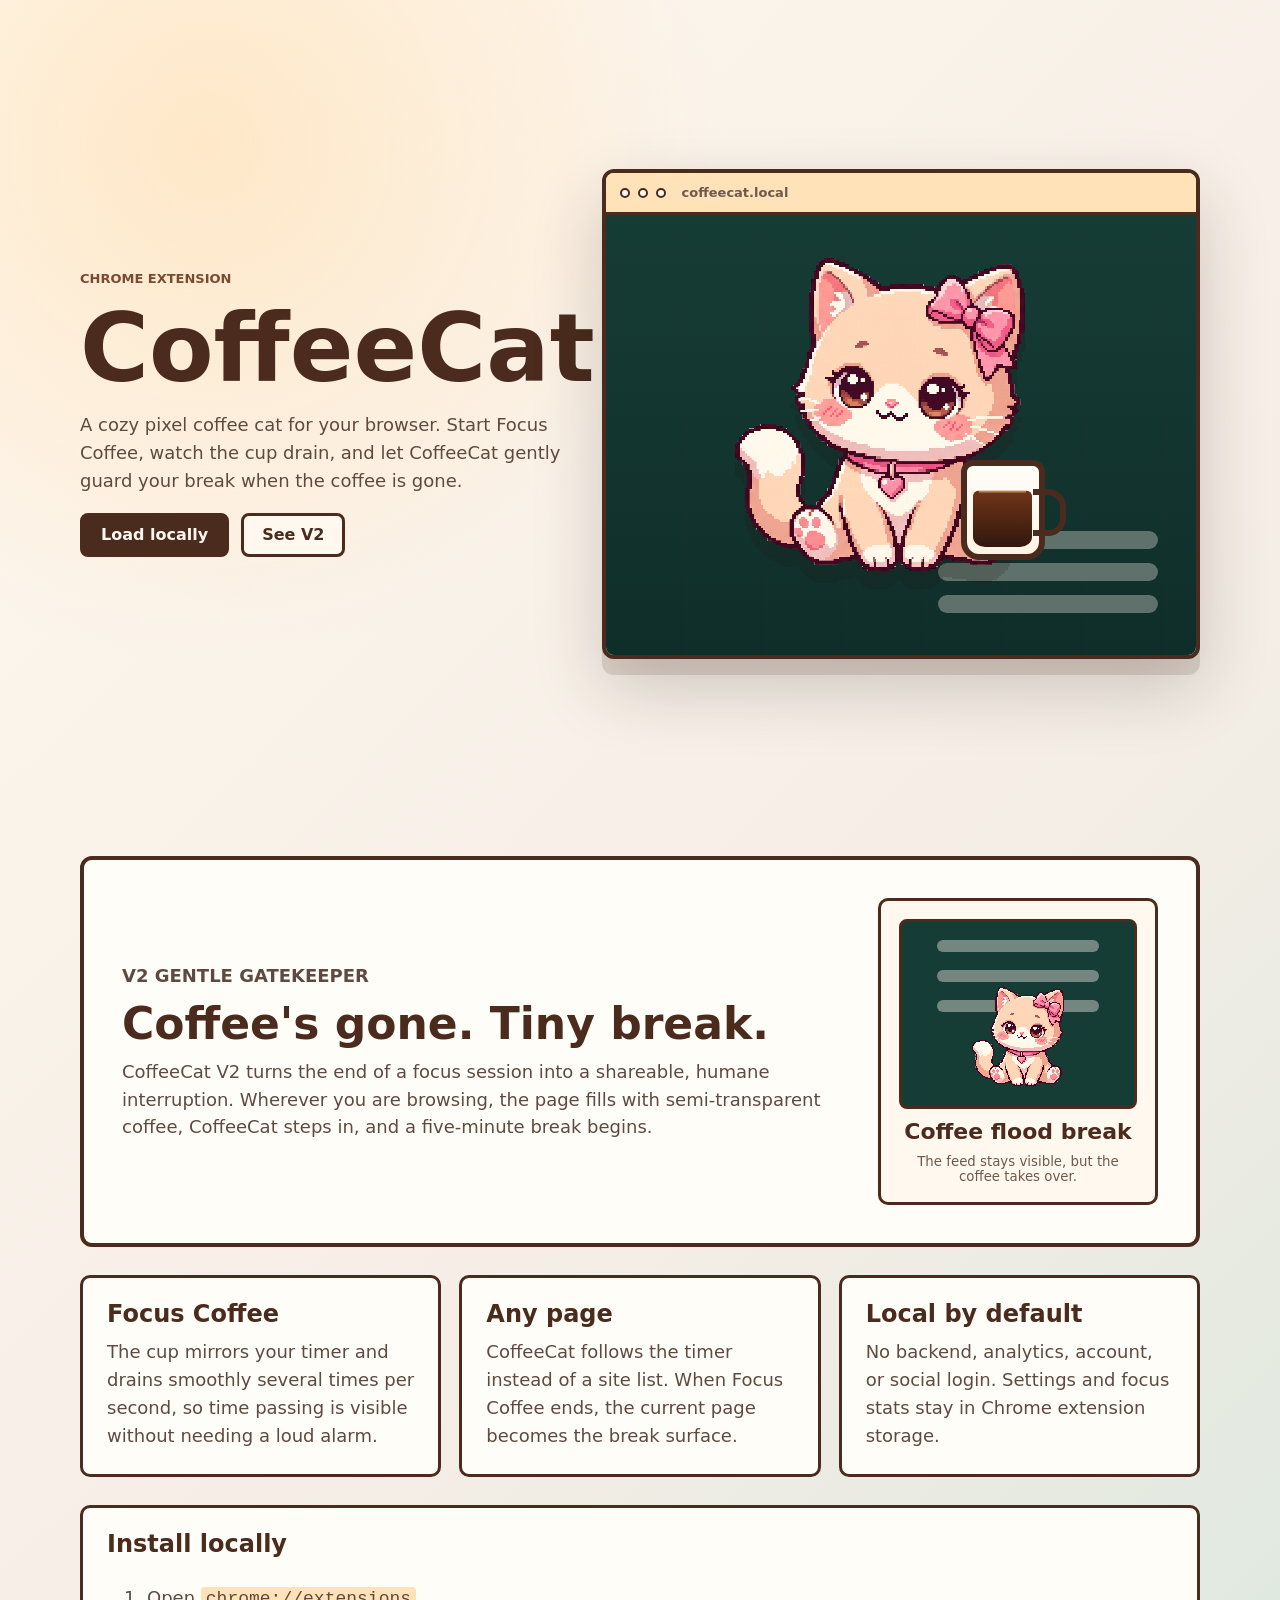
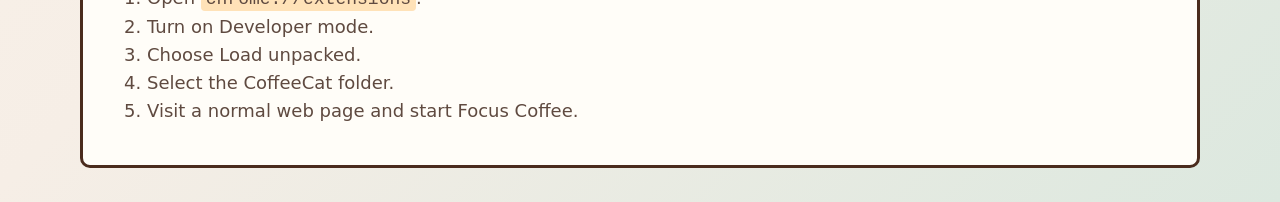
==== site/index.html @ 82fda797 "Cats" ====
<!doctype html>
<html lang="en">
  <head>
    <meta charset="utf-8">
    <meta name="viewport" content="width=device-width, initial-scale=1">
    <title>CoffeeCat</title>
    <link rel="stylesheet" href="styles.css">
  </head>
  <body>
    <main>
      <section class="hero">
        <div class="hero-copy">
          <p class="eyebrow">Chrome extension</p>
          <h1>CoffeeCat</h1>
          <p class="lede">A cozy pixel coffee cat for your browser. Start Focus Coffee, watch the cup drain, and let CoffeeCat gently guard your break when the coffee is gone.</p>
          <div class="hero-actions">
            <a href="#install">Load locally</a>
            <a href="#gatekeeper" class="secondary">See V2</a>
          </div>
        </div>

        <div class="browser-demo" aria-label="CoffeeCat browser demo">
          <div class="browser-bar">
            <span></span>
            <span></span>
            <span></span>
            <strong>coffeecat.local</strong>
          </div>
          <div class="browser-page">
            <div class="feed-lines" aria-hidden="true">
              <span></span>
              <span></span>
              <span></span>
            </div>
            <div class="demo-cat">
              <img src="../assets/coffeecat-buddy.png" alt="CoffeeCat pixel browser buddy">
              <span class="demo-cup" aria-hidden="true">
                <span id="demo-fill"></span>
              </span>
            </div>
          </div>
        </div>
      </section>

      <section id="gatekeeper" class="band">
        <div>
          <p class="eyebrow">V2 Gentle Gatekeeper</p>
          <h2>Coffee's gone. Tiny break.</h2>
          <p>CoffeeCat V2 turns the end of a focus session into a shareable, humane interruption. Wherever you are browsing, the page fills with semi-transparent coffee, CoffeeCat steps in, and a five-minute break begins.</p>
        </div>
        <div class="flood-preview" aria-label="Coffee flood break preview">
          <div class="flood-page">
            <span></span>
            <span></span>
            <span></span>
            <div class="flood-coffee"></div>
            <img src="../assets/coffeecat-buddy.png" alt="">
          </div>
          <strong>Coffee flood break</strong>
          <small>The feed stays visible, but the coffee takes over.</small>
        </div>
      </section>

      <section class="features">
        <article>
          <h2>Focus Coffee</h2>
          <p>The cup mirrors your timer and drains smoothly several times per second, so time passing is visible without needing a loud alarm.</p>
        </article>
        <article>
          <h2>Any page</h2>
          <p>CoffeeCat follows the timer instead of a site list. When Focus Coffee ends, the current page becomes the break surface.</p>
        </article>
        <article>
          <h2>Local by default</h2>
          <p>No backend, analytics, account, or social login. Settings and focus stats stay in Chrome extension storage.</p>
        </article>
      </section>

      <section id="install" class="install">
        <h2>Install locally</h2>
        <ol>
          <li>Open <code>chrome://extensions</code>.</li>
          <li>Turn on Developer mode.</li>
          <li>Choose Load unpacked.</li>
          <li>Select the CoffeeCat folder.</li>
          <li>Visit a normal web page and start Focus Coffee.</li>
        </ol>
      </section>
    </main>
    <script src="script.js"></script>
  </body>
</html>
---- site/styles.css ----
:root {
  color-scheme: light;
  font-family: Inter, ui-sans-serif, system-ui, -apple-system, BlinkMacSystemFont, "Segoe UI", sans-serif;
  color: #241812;
  background: #fff8ef;
}

* {
  box-sizing: border-box;
}

body {
  margin: 0;
  background:
    radial-gradient(circle at 16% 8%, rgba(255, 226, 184, 0.7), transparent 26%),
    linear-gradient(135deg, #fff8ef, #f6eee6 58%, #dce8df);
}

main {
  display: grid;
  gap: 28px;
}

.hero,
.band,
.features,
.install {
  width: min(1120px, calc(100vw - 32px));
  margin: 0 auto;
}

.hero {
  min-height: 92vh;
  display: grid;
  grid-template-columns: minmax(0, 0.9fr) minmax(320px, 1.1fr);
  gap: 32px;
  align-items: center;
  padding: 36px 0;
}

.hero-copy {
  display: grid;
  gap: 18px;
}

.eyebrow {
  margin: 0;
  color: #7a4b31;
  font-size: 13px;
  font-weight: 800;
  letter-spacing: 0;
  text-transform: uppercase;
}

h1,
h2,
p {
  margin: 0;
}

h1 {
  color: #4a2b1d;
  font-size: clamp(52px, 8vw, 94px);
  line-height: 0.95;
  letter-spacing: 0;
}

h2 {
  color: #4a2b1d;
  font-size: clamp(28px, 4vw, 44px);
  line-height: 1;
  letter-spacing: 0;
}

.lede,
.band p,
.features p,
.install li {
  color: #5f4a40;
  font-size: 18px;
  line-height: 1.55;
}

.hero-actions {
  display: flex;
  flex-wrap: wrap;
  gap: 12px;
}

a {
  display: inline-flex;
  align-items: center;
  min-height: 44px;
  padding: 0 18px;
  border: 3px solid #4a2b1d;
  border-radius: 8px;
  background: #4a2b1d;
  color: #fff8ef;
  font-weight: 850;
  text-decoration: none;
}

a.secondary {
  background: #fff8ef;
  color: #4a2b1d;
}

.browser-demo {
  overflow: hidden;
  border: 4px solid #4a2b1d;
  border-radius: 12px;
  background: #fffdf8;
  box-shadow: 0 16px 0 rgba(74, 43, 29, 0.14), 0 28px 70px rgba(36, 24, 18, 0.2);
}

.browser-bar {
  display: flex;
  align-items: center;
  gap: 8px;
  min-height: 42px;
  padding: 0 14px;
  border-bottom: 3px solid #4a2b1d;
  background: #ffe2b8;
}

.browser-bar span {
  width: 10px;
  height: 10px;
  border: 2px solid #4a2b1d;
  border-radius: 50%;
  background: #fff8ef;
}

.browser-bar strong {
  margin-left: 8px;
  color: #6f594d;
  font-size: 13px;
}

.browser-page {
  position: relative;
  min-height: 440px;
  overflow: hidden;
  background:
    linear-gradient(90deg, rgba(74, 43, 29, 0.08) 1px, transparent 1px),
    linear-gradient(#163c36, #102e29);
  background-size: 80px 80px, auto;
}

.feed-lines {
  position: absolute;
  right: 38px;
  bottom: 42px;
  display: grid;
  gap: 14px;
  width: 220px;
}

.feed-lines span {
  height: 18px;
  border-radius: 999px;
  background: rgba(255, 248, 239, 0.32);
}

.demo-cat {
  position: absolute;
  left: 21%;
  bottom: 18%;
  width: min(300px, 52%);
}

.demo-cat img {
  width: 100%;
  display: block;
  image-rendering: pixelated;
  filter: drop-shadow(0 18px 0 rgba(36, 24, 18, 0.18));
}

.demo-cup {
  position: absolute;
  right: -5%;
  bottom: 5%;
  width: 28%;
  height: 31%;
  border: 6px solid #4a2b1d;
  border-radius: 12px 12px 18px 18px;
  background: linear-gradient(#fffdf8, #fff3e4);
}

.demo-cup::after {
  content: "";
  position: absolute;
  right: -38%;
  top: 27%;
  width: 38%;
  height: 39%;
  border: 6px solid #4a2b1d;
  border-left: 0;
  border-radius: 0 18px 18px 0;
}

#demo-fill {
  position: absolute;
  left: 9%;
  right: 9%;
  bottom: 8%;
  height: 76%;
  border-radius: 6px 6px 12px 12px;
  background: linear-gradient(#6f3518, #32170d);
  transform: scaleY(1);
  transform-origin: center bottom;
}

#demo-fill::before {
  content: "";
  position: absolute;
  inset: 0 10% auto;
  height: 2px;
  background: rgba(255, 206, 143, 0.54);
}

.band {
  display: grid;
  grid-template-columns: minmax(0, 1fr) 280px;
  gap: 28px;
  align-items: center;
  padding: 38px;
  border: 4px solid #4a2b1d;
  border-radius: 12px;
  background: #fffdf8;
}

.band > div:first-child {
  display: grid;
  gap: 12px;
}

.flood-preview {
  display: grid;
  gap: 10px;
  justify-items: center;
  padding: 18px;
  border: 3px solid #4a2b1d;
  border-radius: 10px;
  background: #fff8ef;
  text-align: center;
}

.flood-page {
  position: relative;
  width: 100%;
  min-height: 190px;
  overflow: hidden;
  border: 3px solid #4a2b1d;
  border-radius: 8px;
  background: #163c36;
}

.flood-page span {
  position: relative;
  z-index: 1;
  display: block;
  width: 70%;
  height: 12px;
  margin: 18px auto 0;
  border-radius: 999px;
  background: rgba(255, 248, 239, 0.4);
}

.flood-page img {
  position: absolute;
  left: 50%;
  bottom: 18px;
  z-index: 3;
  width: 96px;
  transform: translateX(-50%);
  image-rendering: pixelated;
}

.flood-coffee {
  position: absolute;
  inset: 0;
  z-index: 2;
  background:
    linear-gradient(rgba(123, 62, 25, 0.2), rgba(55, 24, 12, 0.72)),
    rgba(79, 36, 16, 0.7);
  transform: scaleY(0);
  transform-origin: center bottom;
  animation: siteCoffeeFlood 4s ease-in-out infinite;
}

.flood-coffee::before {
  content: "";
  position: absolute;
  left: -10%;
  right: -10%;
  top: -14px;
  height: 30px;
  border-radius: 50%;
  background: rgba(255, 190, 116, 0.28);
}

.flood-preview strong {
  color: #4a2b1d;
  font-size: 22px;
}

.flood-preview small {
  color: #6f594d;
}

@keyframes siteCoffeeFlood {
  0%, 20% { transform: scaleY(0.08); }
  70%, 100% { transform: scaleY(1); }
}

.features {
  display: grid;
  grid-template-columns: repeat(3, minmax(0, 1fr));
  gap: 18px;
}

.features article,
.install {
  display: grid;
  gap: 12px;
  padding: 24px;
  border: 3px solid #4a2b1d;
  border-radius: 10px;
  background: #fffdf8;
}

.features h2,
.install h2 {
  font-size: 24px;
}

.install {
  margin-bottom: 36px;
}

code {
  padding: 2px 5px;
  border-radius: 4px;
  background: #ffe2b8;
}

@media (max-width: 820px) {
  .hero,
  .band,
  .features {
    grid-template-columns: 1fr;
  }

  .hero {
    min-height: auto;
  }

  .browser-page {
    min-height: 360px;
  }

  .band {
    padding: 24px;
  }
}
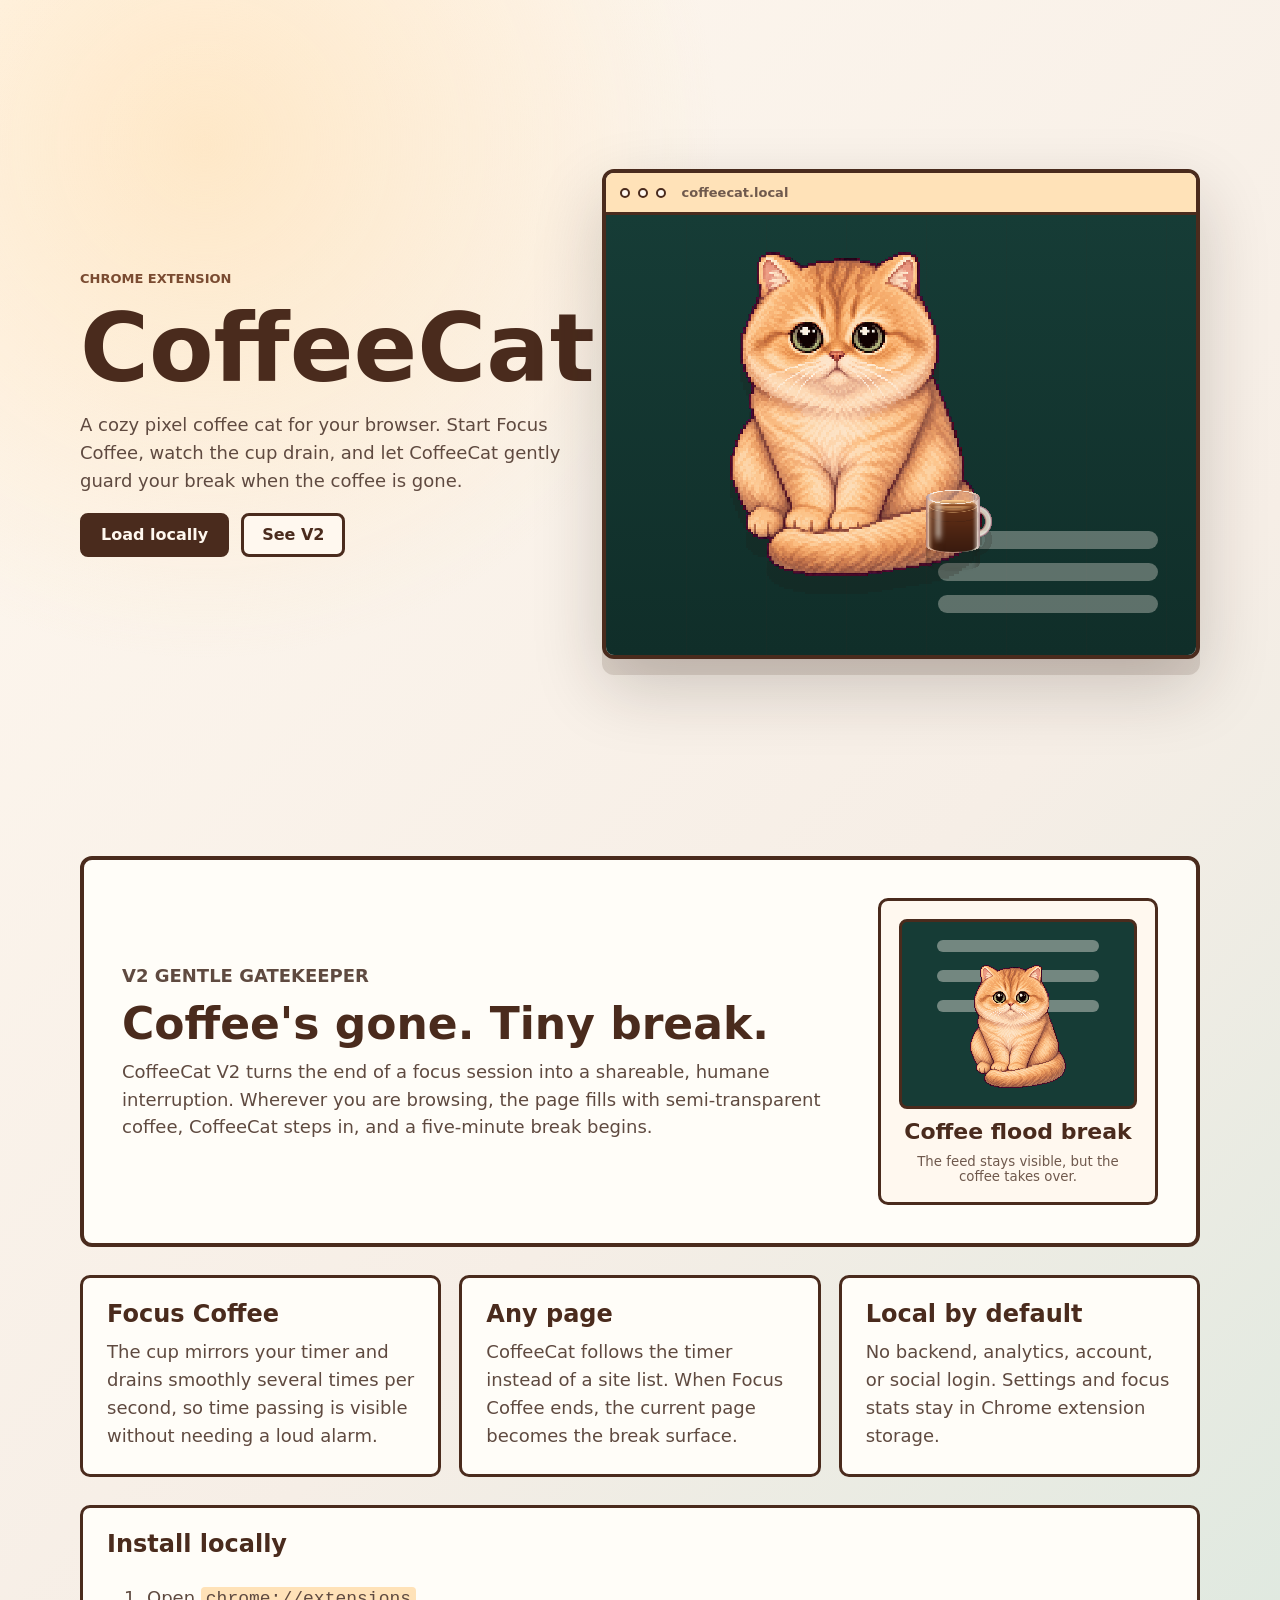
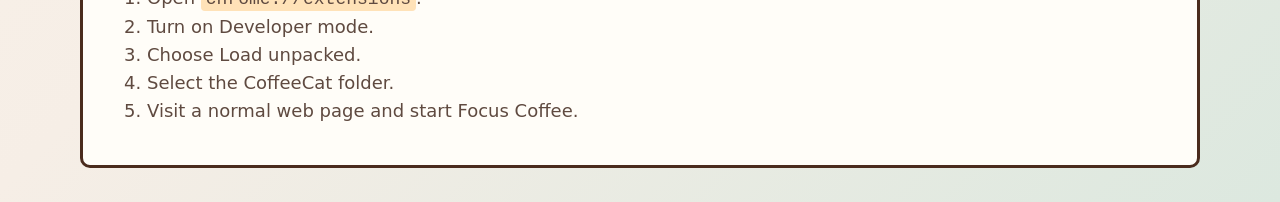
==== commit 196ec97b: "fixing up styles" ====
--- a/site/index.html
+++ b/site/index.html
@@ -34,8 +34,14 @@
             </div>
             <div class="demo-cat">
               <img src="../assets/coffeecat-buddy.png" alt="CoffeeCat pixel browser buddy">
+              <!-- Same four sprite layers the extension overlays, stacked in
+                   the same order. See tools/render_mug.py. -->
               <span class="demo-cup" aria-hidden="true">
-                <span id="demo-fill"></span>
+                <img class="mug-layer" src="../assets/mug/mug-back.png" alt="">
+                <span class="mug-window">
+                  <img id="demo-fill" class="mug-liquid" src="../assets/mug/mug-fill.png" alt="">
+                </span>
+                <img class="mug-layer" src="../assets/mug/mug-front.png" alt="">
               </span>
             </div>
           </div>
@@ -87,6 +93,7 @@
         </ol>
       </section>
     </main>
+    <script src="../src/mug-geometry.js"></script>
     <script src="script.js"></script>
   </body>
 </html>
--- a/site/styles.css
+++ b/site/styles.css
@@ -166,7 +166,10 @@
   position: absolute;
   left: 21%;
   bottom: 18%;
-  width: min(300px, 52%);
+  /* Sized so the auto height lands at ~324px — the buddy art is 0.78:1, and at
+     the old 300px width the box grew to 385px and clipped against
+     .browser-page's 440px overflow:hidden. */
+  width: min(252px, 44%);
 }
 
 .demo-cat img {
@@ -176,47 +179,46 @@
   filter: drop-shadow(0 18px 0 rgba(36, 24, 18, 0.18));
 }
 
+/* The demo cup is the extension's own sprite, not a lookalike drawn in CSS.
+   The --win-* / --liq-* values are written by script.js from the generated
+   COFFEECAT_MUG geometry, so this page cannot drift away from the product the
+   way the old hand-tuned box did. */
 .demo-cup {
   position: absolute;
-  right: -5%;
-  bottom: 5%;
-  width: 28%;
-  height: 31%;
-  border: 6px solid #4a2b1d;
-  border-radius: 12px 12px 18px 18px;
-  background: linear-gradient(#fffdf8, #fff3e4);
-}
-
-.demo-cup::after {
-  content: "";
-  position: absolute;
-  right: -38%;
-  top: 27%;
-  width: 38%;
-  height: 39%;
-  border: 6px solid #4a2b1d;
-  border-left: 0;
-  border-radius: 0 18px 18px 0;
-}
-
-#demo-fill {
-  position: absolute;
-  left: 9%;
-  right: 9%;
-  bottom: 8%;
-  height: 76%;
-  border-radius: 6px 6px 12px 12px;
-  background: linear-gradient(#6f3518, #32170d);
-  transform: scaleY(1);
-  transform-origin: center bottom;
-}
-
-#demo-fill::before {
-  content: "";
-  position: absolute;
-  inset: 0 10% auto;
-  height: 2px;
-  background: rgba(255, 206, 143, 0.54);
+  right: -8%;
+  bottom: 4%;
+  width: 34%;
+  /* The sprite canvas is square and every layer shares its origin. */
+  aspect-ratio: 1;
+}
+
+.demo-cup .mug-layer {
+  position: absolute;
+  inset: 0;
+  width: 100%;
+  height: 100%;
+  display: block;
+  image-rendering: pixelated;
+}
+
+.demo-cup .mug-window {
+  position: absolute;
+  left: var(--win-x);
+  top: var(--win-y);
+  width: var(--win-w);
+  height: var(--win-h);
+  overflow: hidden;
+  border-radius: 0 0 50% 50% / 0 0 var(--win-r) var(--win-r);
+}
+
+.demo-cup .mug-liquid {
+  position: absolute;
+  display: block;
+  image-rendering: pixelated;
+  width: var(--liq-w);
+  height: var(--liq-h);
+  left: var(--liq-x);
+  top: var(--liq-y);
 }
 
 .band {
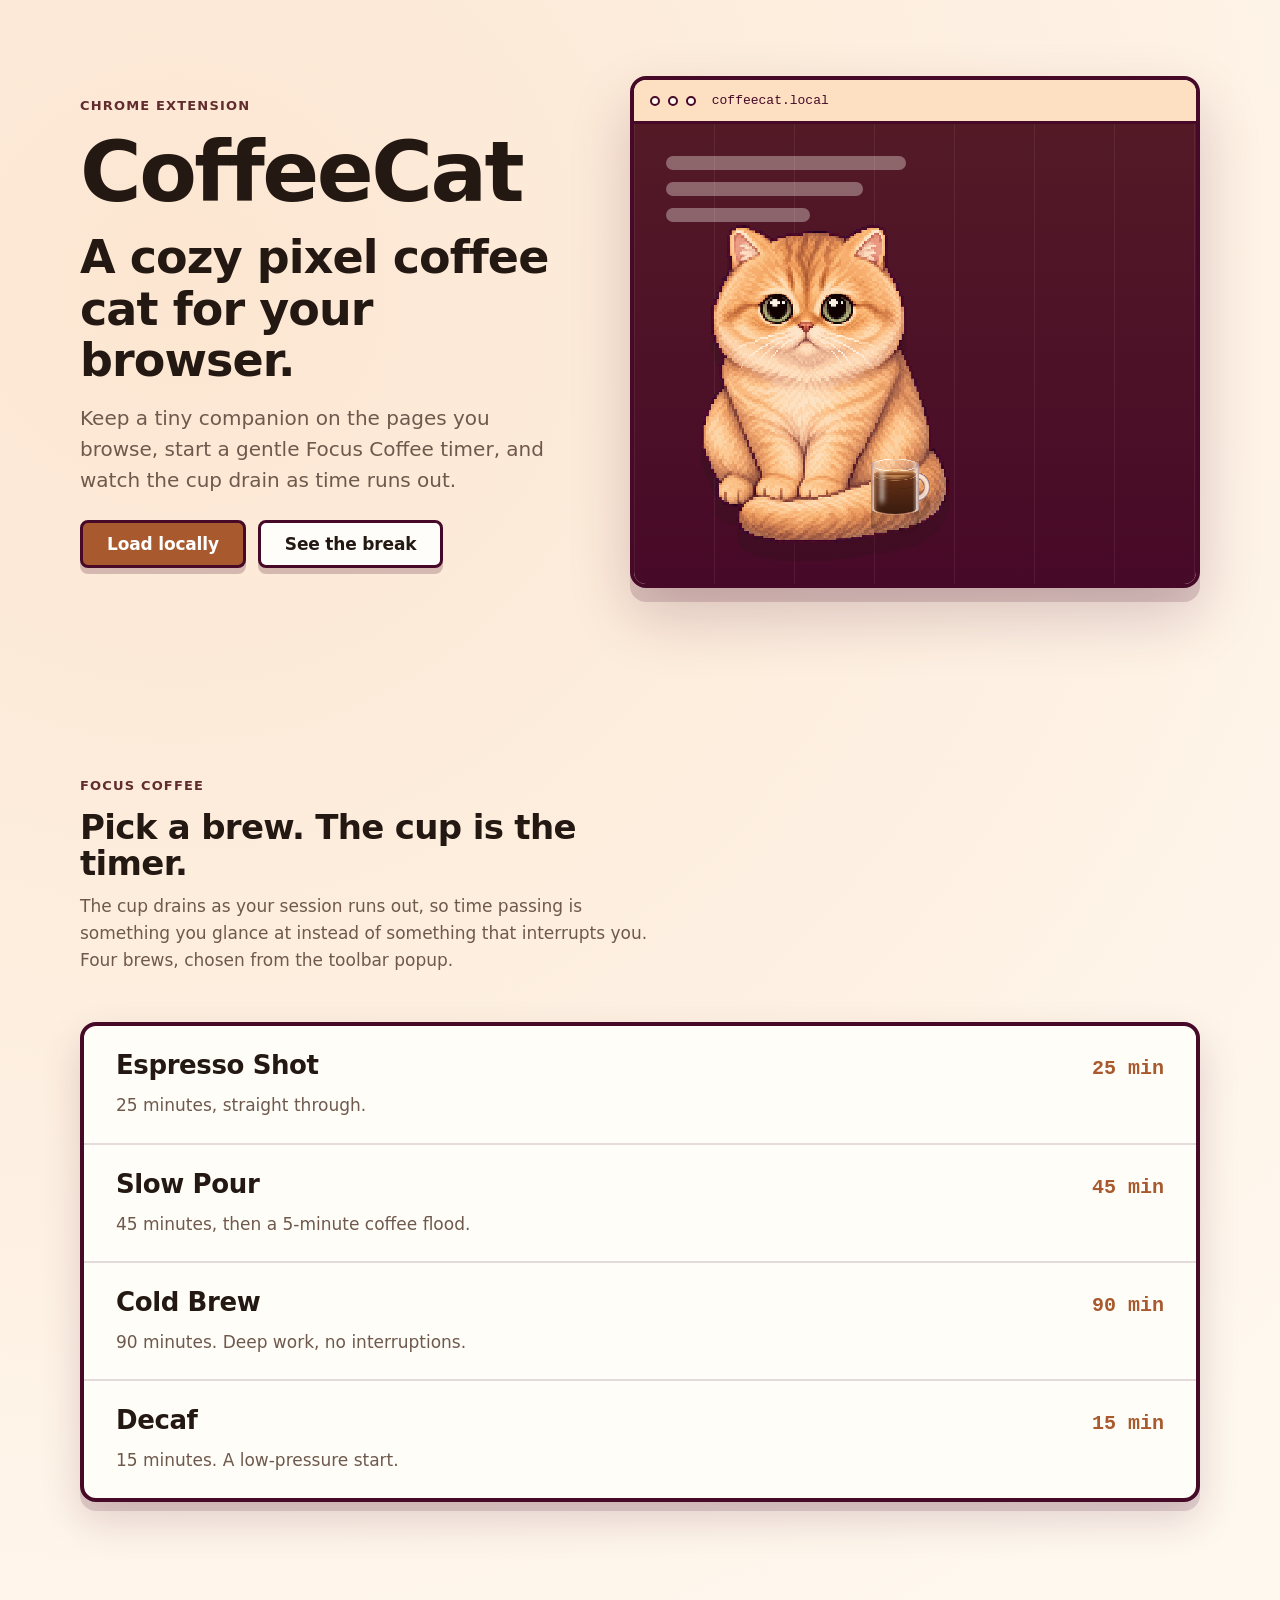
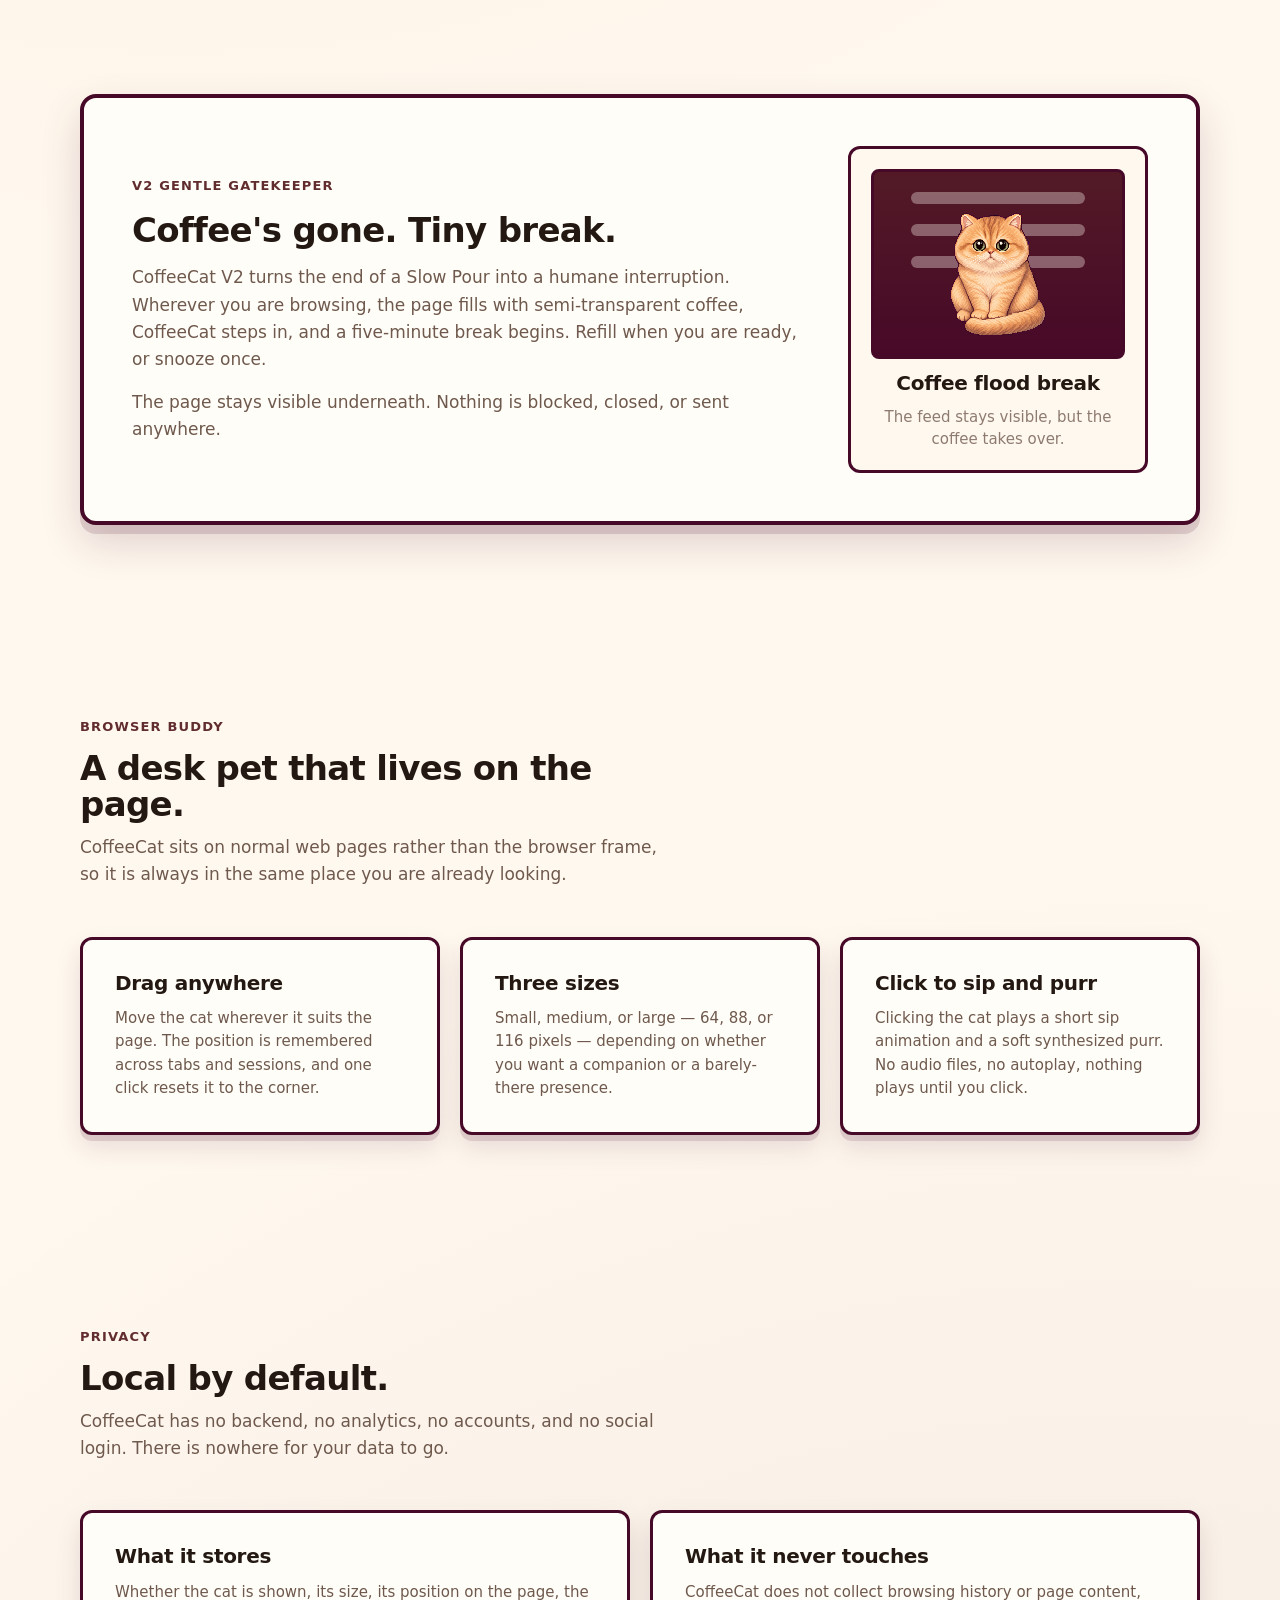
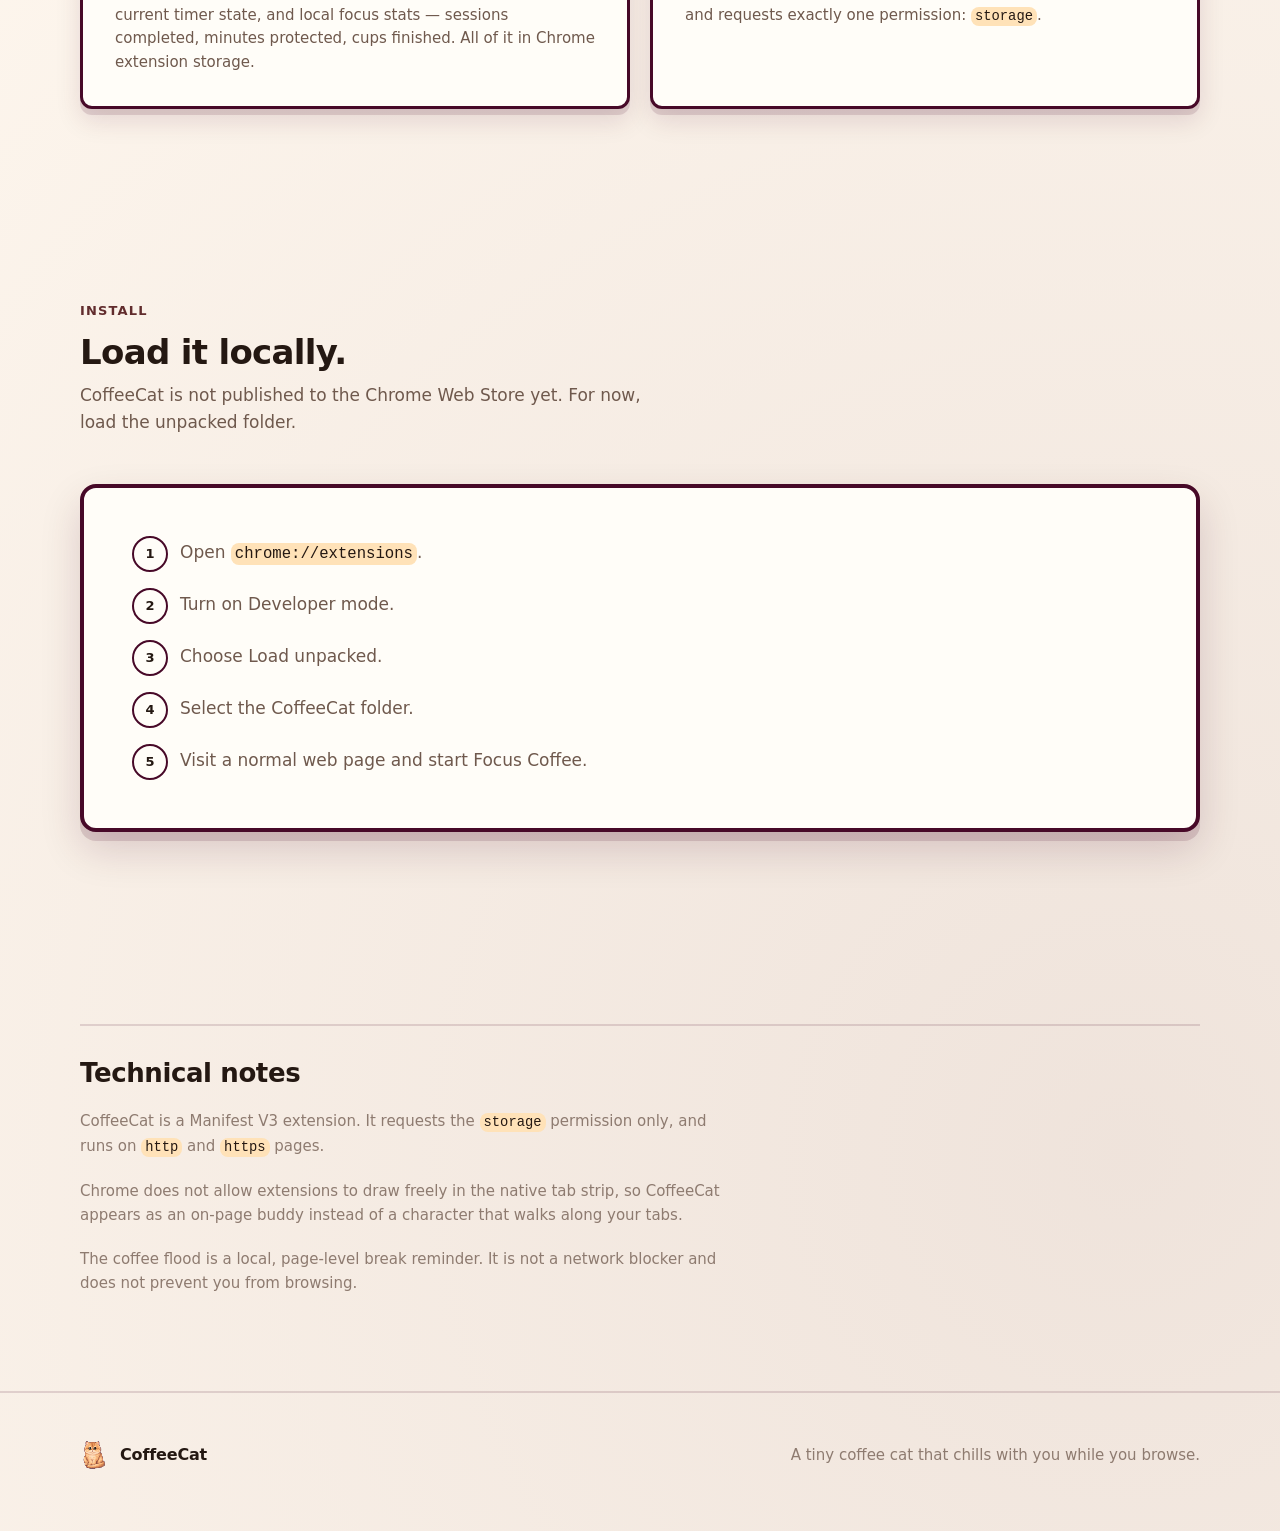
==== commit d6f4c91b: "Fixing?" ====
--- a/site/index.html
+++ b/site/index.html
@@ -3,23 +3,37 @@
   <head>
     <meta charset="utf-8">
     <meta name="viewport" content="width=device-width, initial-scale=1">
-    <title>CoffeeCat</title>
+    <title>CoffeeCat — a cozy pixel coffee cat for your browser</title>
+    <meta name="description" content="A tiny coffee cat that chills with you while you browse. Start a Focus Coffee timer, watch the cup drain, and take a gentle break when the coffee is gone.">
+
+    <!-- Paths are relative to the repo root, not site/. Serve the repo root
+         (python3 -m http.server) or ../assets and ../src will 404. -->
+    <link rel="icon" href="../assets/icons/icon-32.png" sizes="32x32">
+    <link rel="apple-touch-icon" href="../assets/icons/icon-128.png">
+
+    <meta property="og:type" content="website">
+    <meta property="og:title" content="CoffeeCat">
+    <meta property="og:description" content="A cozy pixel coffee cat for your browser.">
+    <meta property="og:image" content="../assets/coffeecat-buddy.png">
+    <meta name="twitter:card" content="summary_large_image">
+
     <link rel="stylesheet" href="styles.css">
   </head>
   <body>
     <main>
-      <section class="hero">
+      <section class="hero wrap">
         <div class="hero-copy">
           <p class="eyebrow">Chrome extension</p>
           <h1>CoffeeCat</h1>
-          <p class="lede">A cozy pixel coffee cat for your browser. Start Focus Coffee, watch the cup drain, and let CoffeeCat gently guard your break when the coffee is gone.</p>
+          <p class="tagline">A cozy pixel coffee cat for your browser.</p>
+          <p class="lede">Keep a tiny companion on the pages you browse, start a gentle Focus Coffee timer, and watch the cup drain as time runs out.</p>
           <div class="hero-actions">
-            <a href="#install">Load locally</a>
-            <a href="#gatekeeper" class="secondary">See V2</a>
-          </div>
-        </div>
-
-        <div class="browser-demo" aria-label="CoffeeCat browser demo">
+            <a class="btn" href="#install">Load locally</a>
+            <a class="btn secondary" href="#gatekeeper">See the break</a>
+          </div>
+        </div>
+
+        <figure class="browser-demo" role="img" aria-label="A mock web page with the CoffeeCat buddy and its coffee cup sitting in the corner. The cup slowly drains.">
           <div class="browser-bar">
             <span></span>
             <span></span>
@@ -33,7 +47,7 @@
               <span></span>
             </div>
             <div class="demo-cat">
-              <img src="../assets/coffeecat-buddy.png" alt="CoffeeCat pixel browser buddy">
+              <img src="../assets/coffeecat-buddy.png" alt="">
               <!-- Same four sprite layers the extension overlays, stacked in
                    the same order. See tools/render_mug.py. -->
               <span class="demo-cup" aria-hidden="true">
@@ -45,54 +59,145 @@
               </span>
             </div>
           </div>
-        </div>
-      </section>
-
-      <section id="gatekeeper" class="band">
-        <div>
-          <p class="eyebrow">V2 Gentle Gatekeeper</p>
-          <h2>Coffee's gone. Tiny break.</h2>
-          <p>CoffeeCat V2 turns the end of a focus session into a shareable, humane interruption. Wherever you are browsing, the page fills with semi-transparent coffee, CoffeeCat steps in, and a five-minute break begins.</p>
-        </div>
-        <div class="flood-preview" aria-label="Coffee flood break preview">
-          <div class="flood-page">
-            <span></span>
-            <span></span>
-            <span></span>
-            <div class="flood-coffee"></div>
-            <img src="../assets/coffeecat-buddy.png" alt="">
-          </div>
-          <strong>Coffee flood break</strong>
-          <small>The feed stays visible, but the coffee takes over.</small>
-        </div>
-      </section>
-
-      <section class="features">
-        <article>
-          <h2>Focus Coffee</h2>
-          <p>The cup mirrors your timer and drains smoothly several times per second, so time passing is visible without needing a loud alarm.</p>
-        </article>
-        <article>
-          <h2>Any page</h2>
-          <p>CoffeeCat follows the timer instead of a site list. When Focus Coffee ends, the current page becomes the break surface.</p>
-        </article>
-        <article>
-          <h2>Local by default</h2>
-          <p>No backend, analytics, account, or social login. Settings and focus stats stay in Chrome extension storage.</p>
-        </article>
-      </section>
-
-      <section id="install" class="install">
-        <h2>Install locally</h2>
-        <ol>
-          <li>Open <code>chrome://extensions</code>.</li>
-          <li>Turn on Developer mode.</li>
-          <li>Choose Load unpacked.</li>
-          <li>Select the CoffeeCat folder.</li>
-          <li>Visit a normal web page and start Focus Coffee.</li>
-        </ol>
+        </figure>
+      </section>
+
+      <section class="wrap" id="focus">
+        <div class="section-head">
+          <p class="eyebrow">Focus Coffee</p>
+          <h2>Pick a brew. The cup is the timer.</h2>
+          <p>The cup drains as your session runs out, so time passing is something you glance at instead of something that interrupts you. Four brews, chosen from the toolbar popup.</p>
+        </div>
+
+        <dl class="menu-list">
+          <div class="menu-item">
+            <dt>Espresso Shot</dt>
+            <dd class="dose">25 min</dd>
+            <dd>25 minutes, straight through.</dd>
+          </div>
+          <div class="menu-item">
+            <dt>Slow Pour</dt>
+            <dd class="dose">45 min</dd>
+            <dd>45 minutes, then a 5-minute coffee flood.</dd>
+          </div>
+          <div class="menu-item">
+            <dt>Cold Brew</dt>
+            <dd class="dose">90 min</dd>
+            <dd>90 minutes. Deep work, no interruptions.</dd>
+          </div>
+          <div class="menu-item">
+            <dt>Decaf</dt>
+            <dd class="dose">15 min</dd>
+            <dd>15 minutes. A low-pressure start.</dd>
+          </div>
+        </dl>
+      </section>
+
+      <section id="gatekeeper" class="wrap">
+        <div class="band">
+          <div class="band-copy">
+            <p class="eyebrow">V2 Gentle Gatekeeper</p>
+            <h2>Coffee's gone. Tiny break.</h2>
+            <p>CoffeeCat V2 turns the end of a Slow Pour into a humane interruption. Wherever you are browsing, the page fills with semi-transparent coffee, CoffeeCat steps in, and a five-minute break begins. Refill when you are ready, or snooze once.</p>
+            <p>The page stays visible underneath. Nothing is blocked, closed, or sent anywhere.</p>
+          </div>
+          <figure class="flood-preview" role="img" aria-label="Preview of the coffee flood break: coffee rises up a mock page while CoffeeCat waits at the bottom.">
+            <div class="flood-page">
+              <span></span>
+              <span></span>
+              <span></span>
+              <div class="flood-coffee"></div>
+              <img src="../assets/coffeecat-buddy.png" alt="">
+            </div>
+            <strong>Coffee flood break</strong>
+            <small>The feed stays visible, but the coffee takes over.</small>
+          </figure>
+        </div>
+      </section>
+
+      <section class="wrap" id="buddy">
+        <div class="section-head">
+          <p class="eyebrow">Browser buddy</p>
+          <h2>A desk pet that lives on the page.</h2>
+          <p>CoffeeCat sits on normal web pages rather than the browser frame, so it is always in the same place you are already looking.</p>
+        </div>
+
+        <div class="card-grid">
+          <article class="card">
+            <h3>Drag anywhere</h3>
+            <p>Move the cat wherever it suits the page. The position is remembered across tabs and sessions, and one click resets it to the corner.</p>
+          </article>
+          <article class="card">
+            <h3>Three sizes</h3>
+            <p>Small, medium, or large — 64, 88, or 116 pixels — depending on whether you want a companion or a barely-there presence.</p>
+          </article>
+          <article class="card">
+            <h3>Click to sip and purr</h3>
+            <p>Clicking the cat plays a short sip animation and a soft synthesized purr. No audio files, no autoplay, nothing plays until you click.</p>
+          </article>
+        </div>
+      </section>
+
+      <section class="wrap" id="privacy">
+        <div class="section-head">
+          <p class="eyebrow">Privacy</p>
+          <h2>Local by default.</h2>
+          <p>CoffeeCat has no backend, no analytics, no accounts, and no social login. There is nowhere for your data to go.</p>
+        </div>
+
+        <div class="card-grid two-up">
+          <article class="card">
+            <h3>What it stores</h3>
+            <p>Whether the cat is shown, its size, its position on the page, the current timer state, and local focus stats — sessions completed, minutes protected, cups finished. All of it in Chrome extension storage.</p>
+          </article>
+          <article class="card">
+            <h3>What it never touches</h3>
+            <p>CoffeeCat does not collect browsing history or page content, and requests exactly one permission: <code>storage</code>.</p>
+          </article>
+        </div>
+      </section>
+
+      <section class="wrap" id="install">
+        <div class="section-head">
+          <p class="eyebrow">Install</p>
+          <h2>Load it locally.</h2>
+          <p>CoffeeCat is not published to the Chrome Web Store yet. For now, load the unpacked folder.</p>
+        </div>
+
+        <div class="install-card">
+          <ol>
+            <!-- Each step's content is wrapped in a single <span>: the <li> is a
+                 grid container, so an inline <code> sibling would otherwise
+                 become its own grid item and drop onto the next row. -->
+            <li><span>Open <code>chrome://extensions</code>.</span></li>
+            <li><span>Turn on Developer mode.</span></li>
+            <li><span>Choose Load unpacked.</span></li>
+            <li><span>Select the CoffeeCat folder.</span></li>
+            <li><span>Visit a normal web page and start Focus Coffee.</span></li>
+          </ol>
+        </div>
+      </section>
+
+      <section class="wrap" id="notes">
+        <div class="notes">
+          <h3>Technical notes</h3>
+          <p>CoffeeCat is a Manifest V3 extension. It requests the <code>storage</code> permission only, and runs on <code>http</code> and <code>https</code> pages.</p>
+          <p>Chrome does not allow extensions to draw freely in the native tab strip, so CoffeeCat appears as an on-page buddy instead of a character that walks along your tabs.</p>
+          <p>The coffee flood is a local, page-level break reminder. It is not a network blocker and does not prevent you from browsing.</p>
+        </div>
       </section>
     </main>
+
+    <footer class="site-footer">
+      <div class="wrap">
+        <span class="footer-mark">
+          <img src="../assets/icons/icon-48.png" alt="">
+          CoffeeCat
+        </span>
+        <p>A tiny coffee cat that chills with you while you browse.</p>
+      </div>
+    </footer>
+
     <script src="../src/mug-geometry.js"></script>
     <script src="script.js"></script>
   </body>
--- a/site/styles.css
+++ b/site/styles.css
@@ -1,8 +1,123 @@
+/* CoffeeCat marketing site.
+
+   Every value the site uses lives in the token block below. Nothing after it
+   should contain a raw hex literal.
+
+   The palette is not invented. It is the CAT_RAMP from tools/render_mug.py,
+   which derives its stops by decoding the buddy illustration and averaging
+   opaque pixels bucketed by luminance. That file also records why the old site
+   looked pasted-on: it was outlined in #4a2b1d, a flat brown, when the cat's
+   own darkest edge is the plum #470928. Wrong hue family. Every outline here
+   is the plum.
+
+   Visual direction: the heavy sticker outlines and hard offset shadows stay --
+   they are the site's signature -- but they now sit on a strict 4pt grid with a
+   real modular type scale, which is what separates "chunky" from "unfinished". */
+
 :root {
+  /* Type. Inter used to be named here and never loaded, so every visitor got
+     the fallback anyway. Matching the extension's stack (src/popup.css:12)
+     removes the lie and costs zero bytes. */
+  --font: system-ui, -apple-system, "Segoe UI Variable Text", "Segoe UI", sans-serif;
+  --font-mono: ui-monospace, SFMono-Regular, Menlo, monospace;
+
+  /* 4pt grid, extended past the popup's --s6 for page-scale rhythm. */
+  --s1: 4px;   --s2: 8px;   --s3: 12px;  --s4: 16px;
+  --s5: 20px;  --s6: 24px;  --s7: 32px;  --s8: 48px;
+  --s9: 64px;  --s10: 96px; --s11: 128px;
+
+  /* --- Brand constants: sampled from CAT_RAMP, identical in both themes --- */
+  --cream: #fce0c1;
+  --bounce: #f2ad74;
+  --fur: #e89c65;
+  --blush: #612c2d;
+  --plum-red: #531a26;
+  --plum: #470928;
+  /* Accent fill is theme-constant: #a85a2e carries 5.06:1 on white.
+     Rationale and contrast audit in src/popup.css:39-45. */
+  --accent: #a85a2e;
+  --accent-hover: #96502a;
+  --on-accent: #ffffff;
+
+  /* The demo "web page" surface. Deliberately does NOT flip with the theme:
+     it depicts a page being browsed, not site chrome. Both stops are real
+     ramp entries, so the orange fur reads as lit by its own shadow family
+     instead of floating on an unrelated forest green. */
+  --demo-top: var(--plum-red);
+  --demo-bot: var(--plum);
+  --on-demo: rgba(255, 248, 239, 0.34);
+  --on-demo-faint: rgba(255, 248, 239, 0.07);
+
+  /* --- Semantic tokens: these flip in dark mode --- */
+  --paper: #fffdf9;
+  --surface: #fff8ef;
+  --raised: #fffdf8;
+  --label: #241812;
+  --label-secondary: #6f594d;
+  --label-tertiary: #8e7b70;
+  --outline: var(--plum);
+  --outline-a: 71, 9, 40;
+  --hairline: rgba(71, 9, 40, 0.14);
+  --code-bg: #ffe2b8;
+  --code-label: var(--label);
+
+  /* Modular scale, ratio ~1.28. Replaces the old ad-hoc 13/18/22/24/44/94. */
+  --t-caption: 13px;
+  --t-small: 15px;
+  --t-body: 17px;
+  --t-lead: 20px;
+  --t-h3: 26px;
+  --t-h2: clamp(28px, 3.4vw, 34px);
+  --t-h1: clamp(34px, 4.4vw, 46px);
+  --t-display: clamp(52px, 7vw, 84px);
+
+  --r-sm: 8px;
+  --r-md: 12px;
+  --r-lg: 16px;
+
+  /* The extension's curve, so site and product move the same way. */
+  --ease: cubic-bezier(0.32, 0.72, 0, 1);
+  --dur: 240ms;
+
+  /* Sticker depth. The hard offset is the signature; the soft ambient layer
+     underneath is what keeps it from looking like clip art. */
+  --lift-lg: 14px;
+  --lift-md: 9px;
+  --lift-sm: 6px;
+  --sticker-lg:
+    0 var(--lift-lg) 0 rgba(var(--outline-a), 0.16),
+    0 28px 62px rgba(var(--outline-a), 0.20);
+  --sticker-md:
+    0 var(--lift-md) 0 rgba(var(--outline-a), 0.14),
+    0 18px 40px rgba(var(--outline-a), 0.16);
+  --sticker-sm:
+    0 var(--lift-sm) 0 rgba(var(--outline-a), 0.13),
+    0 12px 26px rgba(var(--outline-a), 0.12);
+
   color-scheme: light;
-  font-family: Inter, ui-sans-serif, system-ui, -apple-system, BlinkMacSystemFont, "Segoe UI", sans-serif;
-  color: #241812;
-  background: #fff8ef;
+  font-family: var(--font);
+  color: var(--label);
+  background: var(--surface);
+}
+
+@media (prefers-color-scheme: dark) {
+  :root {
+    color-scheme: dark;
+    --paper: #1c1b19;
+    --surface: #1c1b19;
+    --raised: #26221f;
+    --label: #f5efe7;
+    --label-secondary: #c9bcb1;
+    --label-tertiary: #9c8d82;
+    /* A plum outline disappears against a near-black page. Inverting the
+       stroke to the ramp's lightest stop keeps the sticker silhouette
+       readable, which is the whole point of the outline. */
+    --outline: var(--cream);
+    --outline-a: 252, 224, 193;
+    --hairline: rgba(252, 224, 193, 0.16);
+    --code-bg: rgba(252, 224, 193, 0.12);
+    --code-label: var(--cream);
+  }
 }
 
 * {
@@ -12,163 +127,263 @@
 body {
   margin: 0;
   background:
-    radial-gradient(circle at 16% 8%, rgba(255, 226, 184, 0.7), transparent 26%),
-    linear-gradient(135deg, #fff8ef, #f6eee6 58%, #dce8df);
+    radial-gradient(circle at 14% 6%, rgba(242, 173, 116, 0.24), transparent 34%),
+    radial-gradient(circle at 88% 92%, rgba(97, 44, 45, 0.10), transparent 42%),
+    var(--surface);
 }
 
 main {
-  display: grid;
-  gap: 28px;
-}
-
-.hero,
-.band,
-.features,
-.install {
-  width: min(1120px, calc(100vw - 32px));
+  display: block;
+}
+
+/* One container rule for every band on the page. */
+.wrap {
+  width: min(1120px, calc(100vw - var(--s8)));
   margin: 0 auto;
 }
 
+section {
+  padding-block: var(--s10);
+}
+
 .hero {
-  min-height: 92vh;
-  display: grid;
-  grid-template-columns: minmax(0, 0.9fr) minmax(320px, 1.1fr);
-  gap: 32px;
+  /* Capped rather than a bare 92vh: on a tall display the old rule opened a
+     screenful of dead air above the headline. */
+  min-height: min(78vh, 680px);
+  display: grid;
+  grid-template-columns: minmax(0, 0.92fr) minmax(320px, 1.08fr);
+  gap: var(--s9);
   align-items: center;
-  padding: 36px 0;
+  padding-block: var(--s8) var(--s9);
 }
 
 .hero-copy {
   display: grid;
-  gap: 18px;
+  gap: var(--s4);
+  justify-items: start;
+}
+
+/* The name carries the display size; the promise sits one step down. Splitting
+   them keeps the h1 short enough to stay on one line, which is what makes the
+   wordmark read as a mark rather than a paragraph. */
+.tagline {
+  color: var(--label);
+  font-size: var(--t-h1);
+  font-weight: 700;
+  line-height: 1.12;
+  letter-spacing: -0.02em;
+  max-width: 20ch;
+  margin-top: var(--s1);
+}
+
+/* ---------- Type ---------- */
+
+h1, h2, h3, p, ol, ul, figure, dl, dd {
+  margin: 0;
 }
 
 .eyebrow {
-  margin: 0;
-  color: #7a4b31;
-  font-size: 13px;
+  color: var(--blush);
+  font-size: var(--t-caption);
+  font-weight: 700;
+  letter-spacing: 0.09em;
+  text-transform: uppercase;
+}
+
+@media (prefers-color-scheme: dark) {
+  .eyebrow { color: var(--bounce); }
+}
+
+h1 {
+  color: var(--label);
+  font-size: var(--t-display);
   font-weight: 800;
-  letter-spacing: 0;
-  text-transform: uppercase;
-}
-
-h1,
-h2,
+  line-height: 0.94;
+  letter-spacing: -0.03em;
+}
+
+h2 {
+  color: var(--label);
+  font-size: var(--t-h2);
+  font-weight: 800;
+  line-height: 1.06;
+  letter-spacing: -0.02em;
+}
+
+h3 {
+  color: var(--label);
+  font-size: var(--t-h3);
+  font-weight: 700;
+  line-height: 1.18;
+  letter-spacing: -0.015em;
+}
+
 p {
-  margin: 0;
-}
-
-h1 {
-  color: #4a2b1d;
-  font-size: clamp(52px, 8vw, 94px);
-  line-height: 0.95;
-  letter-spacing: 0;
-}
-
-h2 {
-  color: #4a2b1d;
-  font-size: clamp(28px, 4vw, 44px);
-  line-height: 1;
-  letter-spacing: 0;
-}
-
-.lede,
-.band p,
-.features p,
-.install li {
-  color: #5f4a40;
-  font-size: 18px;
+  color: var(--label-secondary);
+  font-size: var(--t-body);
+  line-height: 1.6;
+}
+
+.lede {
+  font-size: var(--t-lead);
   line-height: 1.55;
-}
+  max-width: 46ch;
+}
+
+.section-head {
+  display: grid;
+  gap: var(--s3);
+  max-width: 58ch;
+  margin-bottom: var(--s8);
+}
+
+/* ---------- Buttons ---------- */
+/* Scoped to .btn. The old sheet styled the bare `a` element, which turned
+   every link on the page -- including prose and footer links -- into a
+   44px-tall filled button. */
 
 .hero-actions {
   display: flex;
   flex-wrap: wrap;
-  gap: 12px;
-}
-
-a {
+  gap: var(--s3);
+  margin-top: var(--s2);
+}
+
+.btn {
   display: inline-flex;
   align-items: center;
-  min-height: 44px;
-  padding: 0 18px;
-  border: 3px solid #4a2b1d;
-  border-radius: 8px;
-  background: #4a2b1d;
-  color: #fff8ef;
-  font-weight: 850;
+  min-height: 48px;
+  padding: 0 var(--s6);
+  border: 3px solid var(--outline);
+  border-radius: var(--r-sm);
+  background: var(--accent);
+  color: var(--on-accent);
+  font-size: var(--t-body);
+  font-weight: 700;
+  letter-spacing: -0.01em;
   text-decoration: none;
-}
-
-a.secondary {
-  background: #fff8ef;
-  color: #4a2b1d;
-}
+  box-shadow: 0 var(--lift-sm) 0 rgba(var(--outline-a), 0.22);
+  transition:
+    transform var(--dur) var(--ease),
+    box-shadow var(--dur) var(--ease),
+    background-color var(--dur) var(--ease);
+}
+
+.btn.secondary {
+  background: var(--paper);
+  color: var(--label);
+}
+
+/* The sticker idiom implies a physical press: the button travels down by
+   exactly the amount its hard shadow shrinks, so the shadow stays pinned to
+   the page while the cap moves. */
+.btn:hover {
+  background: var(--accent-hover);
+  transform: translateY(3px);
+  box-shadow: 0 3px 0 rgba(var(--outline-a), 0.22);
+}
+
+.btn.secondary:hover {
+  background: var(--surface);
+}
+
+.btn:active {
+  transform: translateY(var(--lift-sm));
+  box-shadow: 0 0 0 rgba(var(--outline-a), 0.22);
+}
+
+a:focus-visible,
+button:focus-visible {
+  outline: 3px solid var(--accent);
+  outline-offset: 3px;
+}
+
+.textlink {
+  color: var(--label);
+  font-weight: 600;
+  text-decoration-color: var(--hairline);
+  text-underline-offset: 3px;
+  transition: color var(--dur) var(--ease);
+}
+
+.textlink:hover {
+  color: var(--accent);
+}
+
+/* ---------- Hero browser demo ---------- */
 
 .browser-demo {
   overflow: hidden;
-  border: 4px solid #4a2b1d;
-  border-radius: 12px;
-  background: #fffdf8;
-  box-shadow: 0 16px 0 rgba(74, 43, 29, 0.14), 0 28px 70px rgba(36, 24, 18, 0.2);
+  border: 4px solid var(--outline);
+  border-radius: var(--r-lg);
+  background: var(--raised);
+  box-shadow: var(--sticker-lg);
 }
 
 .browser-bar {
   display: flex;
   align-items: center;
-  gap: 8px;
-  min-height: 42px;
-  padding: 0 14px;
-  border-bottom: 3px solid #4a2b1d;
-  background: #ffe2b8;
+  gap: var(--s2);
+  min-height: 44px;
+  padding: 0 var(--s4);
+  border-bottom: 3px solid var(--outline);
+  background: var(--cream);
 }
 
 .browser-bar span {
   width: 10px;
   height: 10px;
-  border: 2px solid #4a2b1d;
+  border: 2px solid var(--plum);
   border-radius: 50%;
-  background: #fff8ef;
+  background: var(--surface);
 }
 
 .browser-bar strong {
-  margin-left: 8px;
-  color: #6f594d;
-  font-size: 13px;
+  margin-left: var(--s2);
+  color: var(--plum);
+  font-family: var(--font-mono);
+  font-size: var(--t-caption);
+  font-weight: 500;
 }
 
 .browser-page {
   position: relative;
-  min-height: 440px;
+  min-height: 460px;
   overflow: hidden;
   background:
-    linear-gradient(90deg, rgba(74, 43, 29, 0.08) 1px, transparent 1px),
-    linear-gradient(#163c36, #102e29);
+    linear-gradient(90deg, var(--on-demo-faint) 1px, transparent 1px),
+    linear-gradient(var(--demo-top), var(--demo-bot));
   background-size: 80px 80px, auto;
 }
 
+/* Moved out of the bottom-right corner. The old absolute placement
+   (right/bottom) put the skeleton bars underneath the cup and across the
+   cat's paw, which read as a rendering glitch rather than a mock page. */
 .feed-lines {
   position: absolute;
-  right: 38px;
-  bottom: 42px;
-  display: grid;
-  gap: 14px;
-  width: 220px;
+  left: var(--s7);
+  top: var(--s7);
+  display: grid;
+  gap: var(--s3);
+  width: min(240px, 46%);
 }
 
 .feed-lines span {
-  height: 18px;
+  height: 14px;
   border-radius: 999px;
-  background: rgba(255, 248, 239, 0.32);
-}
+  background: var(--on-demo);
+}
+
+.feed-lines span:nth-child(2) { width: 82%; }
+.feed-lines span:nth-child(3) { width: 60%; }
 
 .demo-cat {
   position: absolute;
-  left: 21%;
-  bottom: 18%;
-  /* Sized so the auto height lands at ~324px — the buddy art is 0.78:1, and at
+  left: 12%;
+  bottom: 9%;
+  /* Sized so the auto height lands at ~324px -- the buddy art is 0.78:1, and at
      the old 300px width the box grew to 385px and clipped against
-     .browser-page's 440px overflow:hidden. */
+     .browser-page's overflow:hidden. */
   width: min(252px, 44%);
 }
 
@@ -176,7 +391,7 @@
   width: 100%;
   display: block;
   image-rendering: pixelated;
-  filter: drop-shadow(0 18px 0 rgba(36, 24, 18, 0.18));
+  filter: drop-shadow(0 18px 0 rgba(36, 24, 18, 0.22));
 }
 
 /* The demo cup is the extension's own sprite, not a lookalike drawn in CSS.
@@ -185,9 +400,9 @@
    way the old hand-tuned box did. */
 .demo-cup {
   position: absolute;
-  right: -8%;
-  bottom: 4%;
-  width: 34%;
+  right: 4%;
+  bottom: 6%;
+  width: 31%;
   /* The sprite canvas is square and every layer shares its origin. */
   aspect-ratio: 1;
 }
@@ -221,30 +436,98 @@
   top: var(--liq-y);
 }
 
+/* ---------- Brew menu ---------- */
+/* Transcribed from BREW_MODES in src/popup.js:42-75. If a mode changes there,
+   change it here -- the site must not advertise a brew the popup cannot run. */
+
+.menu-list {
+  display: grid;
+  gap: 0;
+  border: 4px solid var(--outline);
+  border-radius: var(--r-lg);
+  background: var(--raised);
+  box-shadow: var(--sticker-md);
+  overflow: hidden;
+}
+
+.menu-item {
+  display: grid;
+  grid-template-columns: minmax(0, 1fr) auto;
+  align-items: baseline;
+  gap: var(--s3) var(--s5);
+  padding: var(--s6) var(--s7);
+  transition: background-color var(--dur) var(--ease);
+}
+
+.menu-item + .menu-item {
+  border-top: 2px solid var(--hairline);
+}
+
+.menu-item:hover {
+  background: rgba(var(--outline-a), 0.04);
+}
+
+.menu-item dt {
+  font-size: var(--t-h3);
+  font-weight: 700;
+  letter-spacing: -0.015em;
+  color: var(--label);
+}
+
+.menu-item .dose {
+  font-family: var(--font-mono);
+  font-size: var(--t-lead);
+  font-weight: 600;
+  color: var(--accent);
+  font-variant-numeric: tabular-nums;
+  white-space: nowrap;
+}
+
+@media (prefers-color-scheme: dark) {
+  .menu-item .dose { color: var(--bounce); }
+}
+
+.menu-item dd {
+  margin: 0;
+}
+
+.menu-item dd:not(.dose) {
+  grid-column: 1 / -1;
+  color: var(--label-secondary);
+  font-size: var(--t-body);
+  line-height: 1.55;
+  max-width: 52ch;
+}
+
+/* ---------- Gentle Gatekeeper band ---------- */
+
 .band {
   display: grid;
-  grid-template-columns: minmax(0, 1fr) 280px;
-  gap: 28px;
+  grid-template-columns: minmax(0, 1fr) 300px;
+  gap: var(--s8);
   align-items: center;
-  padding: 38px;
-  border: 4px solid #4a2b1d;
-  border-radius: 12px;
-  background: #fffdf8;
-}
-
-.band > div:first-child {
-  display: grid;
-  gap: 12px;
+  padding: var(--s8);
+  border: 4px solid var(--outline);
+  border-radius: var(--r-lg);
+  background: var(--raised);
+  /* The old sheet gave this card no shadow at all while the hero demo had a
+     heavy one. That inconsistency was a large part of the unfinished read. */
+  box-shadow: var(--sticker-md);
+}
+
+.band-copy {
+  display: grid;
+  gap: var(--s4);
 }
 
 .flood-preview {
   display: grid;
-  gap: 10px;
+  gap: var(--s3);
   justify-items: center;
-  padding: 18px;
-  border: 3px solid #4a2b1d;
-  border-radius: 10px;
-  background: #fff8ef;
+  padding: var(--s5);
+  border: 3px solid var(--outline);
+  border-radius: var(--r-md);
+  background: var(--surface);
   text-align: center;
 }
 
@@ -253,9 +536,9 @@
   width: 100%;
   min-height: 190px;
   overflow: hidden;
-  border: 3px solid #4a2b1d;
-  border-radius: 8px;
-  background: #163c36;
+  border: 3px solid var(--outline);
+  border-radius: var(--r-sm);
+  background: linear-gradient(var(--demo-top), var(--demo-bot));
 }
 
 .flood-page span {
@@ -264,15 +547,15 @@
   display: block;
   width: 70%;
   height: 12px;
-  margin: 18px auto 0;
+  margin: var(--s5) auto 0;
   border-radius: 999px;
-  background: rgba(255, 248, 239, 0.4);
+  background: var(--on-demo);
 }
 
 .flood-page img {
   position: absolute;
   left: 50%;
-  bottom: 18px;
+  bottom: var(--s5);
   z-index: 3;
   width: 96px;
   transform: translateX(-50%);
@@ -303,12 +586,16 @@
 }
 
 .flood-preview strong {
-  color: #4a2b1d;
-  font-size: 22px;
+  color: var(--label);
+  font-size: var(--t-lead);
+  font-weight: 700;
+  letter-spacing: -0.015em;
 }
 
 .flood-preview small {
-  color: #6f594d;
+  color: var(--label-tertiary);
+  font-size: var(--t-small);
+  line-height: 1.45;
 }
 
 @keyframes siteCoffeeFlood {
@@ -316,53 +603,222 @@
   70%, 100% { transform: scaleY(1); }
 }
 
-.features {
+/* ---------- Card grids ---------- */
+
+.card-grid {
   display: grid;
   grid-template-columns: repeat(3, minmax(0, 1fr));
-  gap: 18px;
-}
-
-.features article,
-.install {
-  display: grid;
-  gap: 12px;
-  padding: 24px;
-  border: 3px solid #4a2b1d;
-  border-radius: 10px;
-  background: #fffdf8;
-}
-
-.features h2,
-.install h2 {
-  font-size: 24px;
-}
-
-.install {
-  margin-bottom: 36px;
+  gap: var(--s5);
+}
+
+.card-grid.two-up {
+  grid-template-columns: repeat(2, minmax(0, 1fr));
+}
+
+.card {
+  display: grid;
+  gap: var(--s3);
+  align-content: start;
+  padding: var(--s7);
+  border: 3px solid var(--outline);
+  border-radius: var(--r-md);
+  background: var(--raised);
+  box-shadow: var(--sticker-sm);
+  transition: transform var(--dur) var(--ease), box-shadow var(--dur) var(--ease);
+}
+
+.card:hover {
+  transform: translateY(-2px);
+  box-shadow:
+    0 calc(var(--lift-sm) + 2px) 0 rgba(var(--outline-a), 0.13),
+    0 16px 32px rgba(var(--outline-a), 0.14);
+}
+
+.card h3 {
+  font-size: var(--t-lead);
+}
+
+.card p {
+  font-size: var(--t-small);
+  line-height: 1.55;
+}
+
+/* ---------- Install ---------- */
+
+.install-card {
+  padding: var(--s8);
+  border: 4px solid var(--outline);
+  border-radius: var(--r-lg);
+  background: var(--raised);
+  box-shadow: var(--sticker-md);
+}
+
+.install-card ol {
+  display: grid;
+  gap: var(--s4);
+  margin: 0;
+  padding: 0;
+  list-style: none;
+  counter-reset: step;
+}
+
+.install-card li {
+  display: grid;
+  grid-template-columns: 32px minmax(0, 1fr);
+  align-items: baseline;
+  gap: var(--s4);
+  color: var(--label-secondary);
+  font-size: var(--t-body);
+  line-height: 1.55;
+  counter-increment: step;
+}
+
+.install-card li::before {
+  content: counter(step);
+  display: grid;
+  place-items: center;
+  width: 32px;
+  height: 32px;
+  border: 2px solid var(--outline);
+  border-radius: 50%;
+  color: var(--label);
+  font-size: var(--t-caption);
+  font-weight: 700;
+  font-variant-numeric: tabular-nums;
 }
 
 code {
-  padding: 2px 5px;
-  border-radius: 4px;
-  background: #ffe2b8;
-}
-
-@media (max-width: 820px) {
+  padding: 2px var(--s1);
+  border-radius: var(--r-sm);
+  background: var(--code-bg);
+  color: var(--code-label);
+  font-family: var(--font-mono);
+  font-size: 0.92em;
+}
+
+/* ---------- Notes + footer ---------- */
+
+.notes {
+  display: grid;
+  gap: var(--s5);
+  padding-top: var(--s7);
+  border-top: 2px solid var(--hairline);
+}
+
+.notes p {
+  font-size: var(--t-small);
+  color: var(--label-tertiary);
+  max-width: 68ch;
+}
+
+.site-footer {
+  padding-block: var(--s8) var(--s9);
+  border-top: 2px solid var(--hairline);
+}
+
+.site-footer .wrap {
+  display: flex;
+  flex-wrap: wrap;
+  align-items: center;
+  justify-content: space-between;
+  gap: var(--s4);
+}
+
+.site-footer p {
+  font-size: var(--t-small);
+  color: var(--label-tertiary);
+}
+
+.footer-mark {
+  display: flex;
+  align-items: center;
+  gap: var(--s3);
+  font-weight: 700;
+  color: var(--label);
+  letter-spacing: -0.01em;
+}
+
+.footer-mark img {
+  width: 28px;
+  height: 28px;
+  image-rendering: pixelated;
+}
+
+/* ---------- Responsive ---------- */
+
+@media (max-width: 900px) {
+  :root {
+    --s10: 72px;
+    --s11: 88px;
+  }
+
+  .wrap {
+    width: min(1120px, calc(100vw - var(--s6)));
+  }
+
   .hero,
-  .band,
-  .features {
+  .band {
     grid-template-columns: 1fr;
   }
 
   .hero {
     min-height: auto;
+    gap: var(--s8);
+  }
+
+  .band {
+    padding: var(--s6);
+    gap: var(--s6);
+  }
+
+  .card-grid,
+  .card-grid.two-up {
+    grid-template-columns: 1fr;
   }
 
   .browser-page {
     min-height: 360px;
   }
 
-  .band {
-    padding: 24px;
-  }
-}
+  .install-card {
+    padding: var(--s6);
+  }
+
+  .menu-item {
+    padding: var(--s5) var(--s6);
+  }
+}
+
+@media (max-width: 560px) {
+  .hero-actions .btn {
+    flex: 1 1 100%;
+    justify-content: center;
+  }
+
+  .menu-item {
+    grid-template-columns: 1fr;
+  }
+}
+
+/* Mirrors the guard the extension already ships (src/popup.css:472-483). The
+   coffee flood is a decorative 4s loop; it must stop, not just shorten. */
+@media (prefers-reduced-motion: reduce) {
+  *,
+  *::before,
+  *::after {
+    animation-duration: 0.001ms !important;
+    animation-iteration-count: 1 !important;
+    transition-duration: 0.001ms !important;
+    scroll-behavior: auto !important;
+  }
+
+  .flood-coffee {
+    animation: none;
+    transform: scaleY(0.72);
+  }
+
+  .btn:hover,
+  .card:hover {
+    transform: none;
+  }
+}
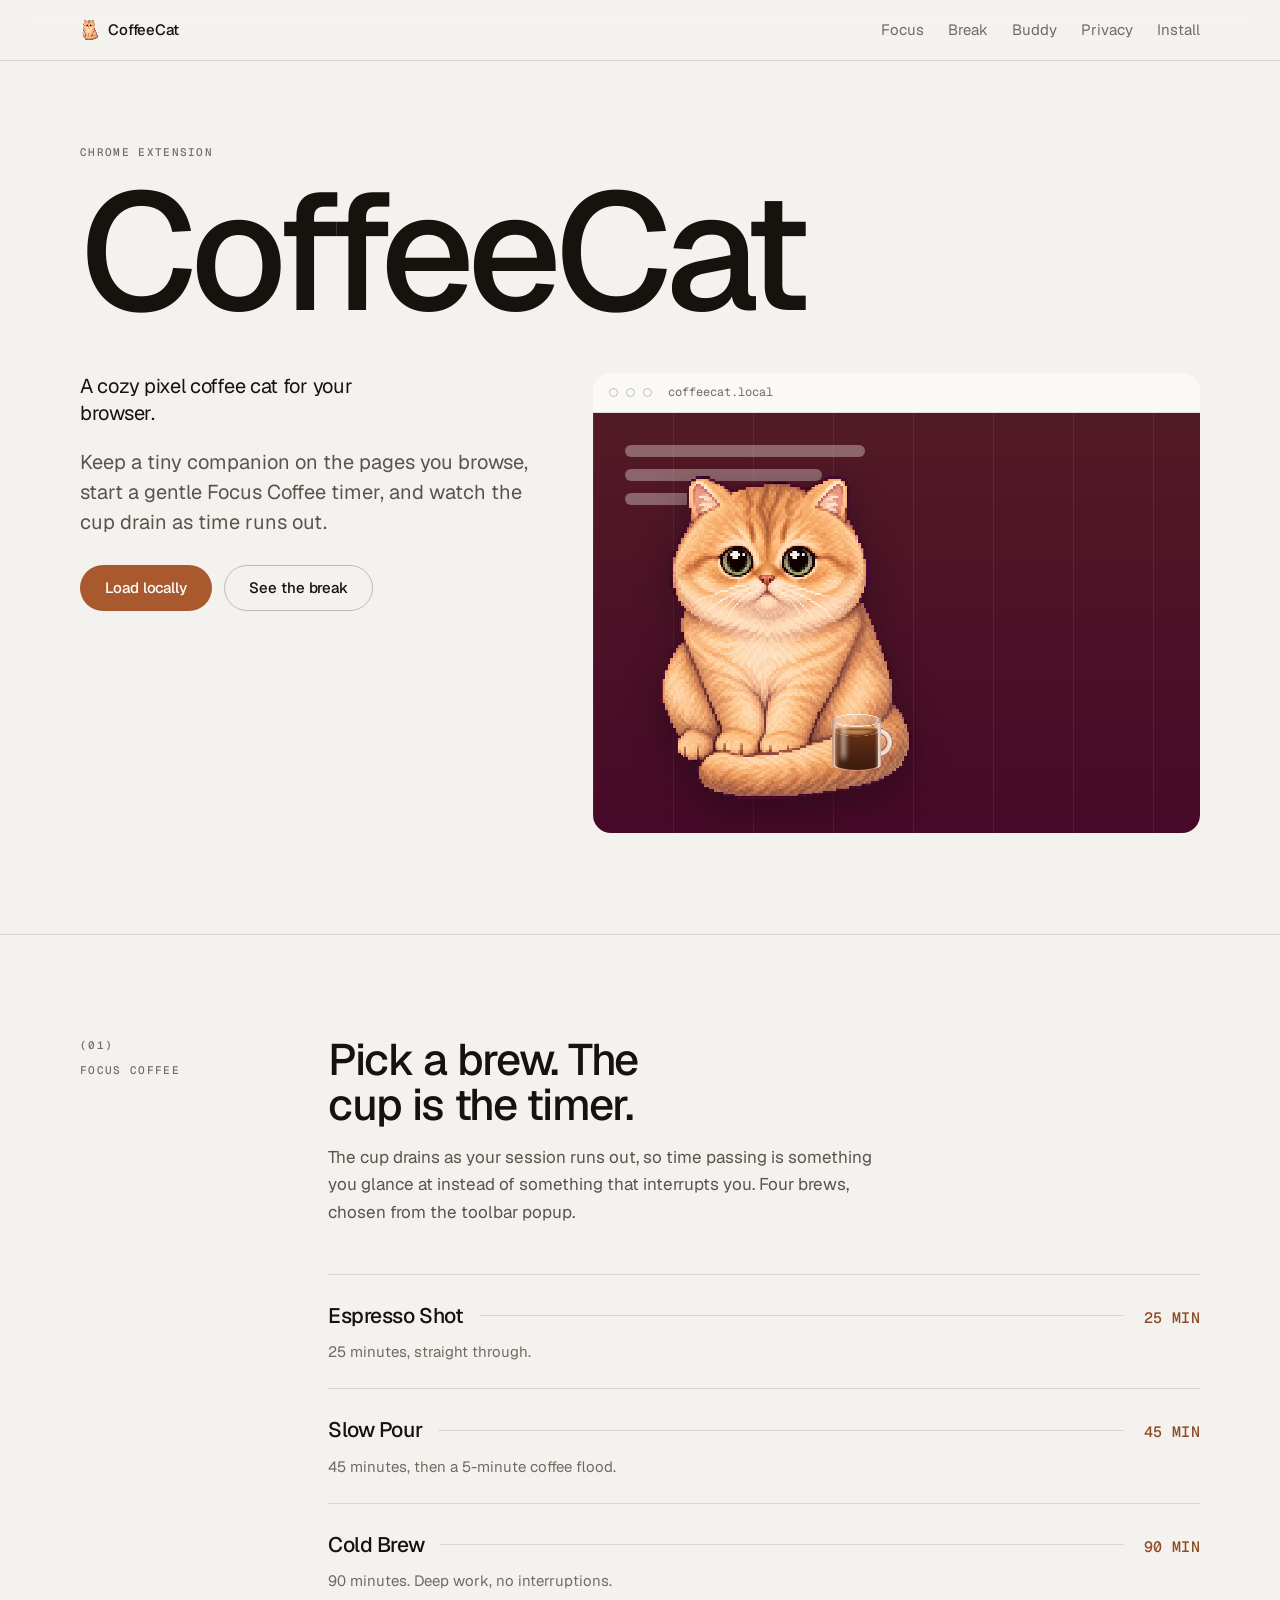
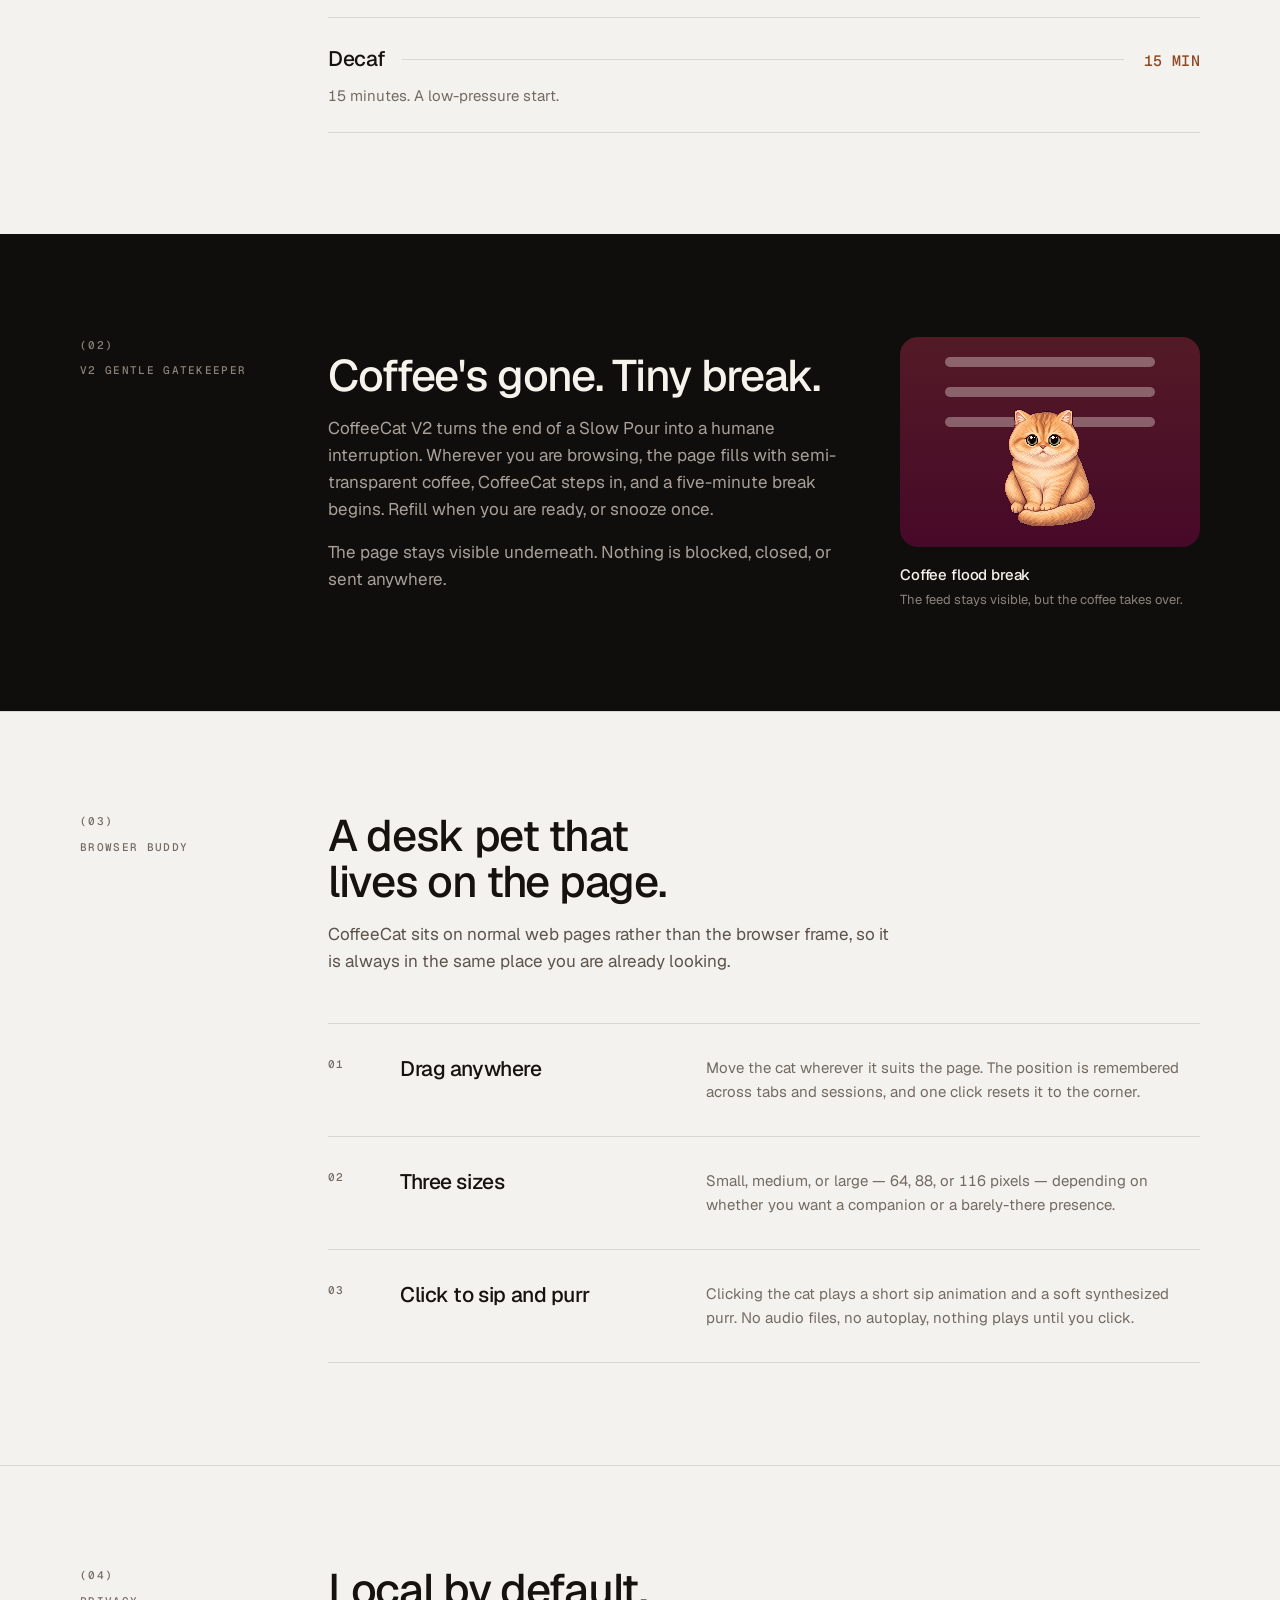
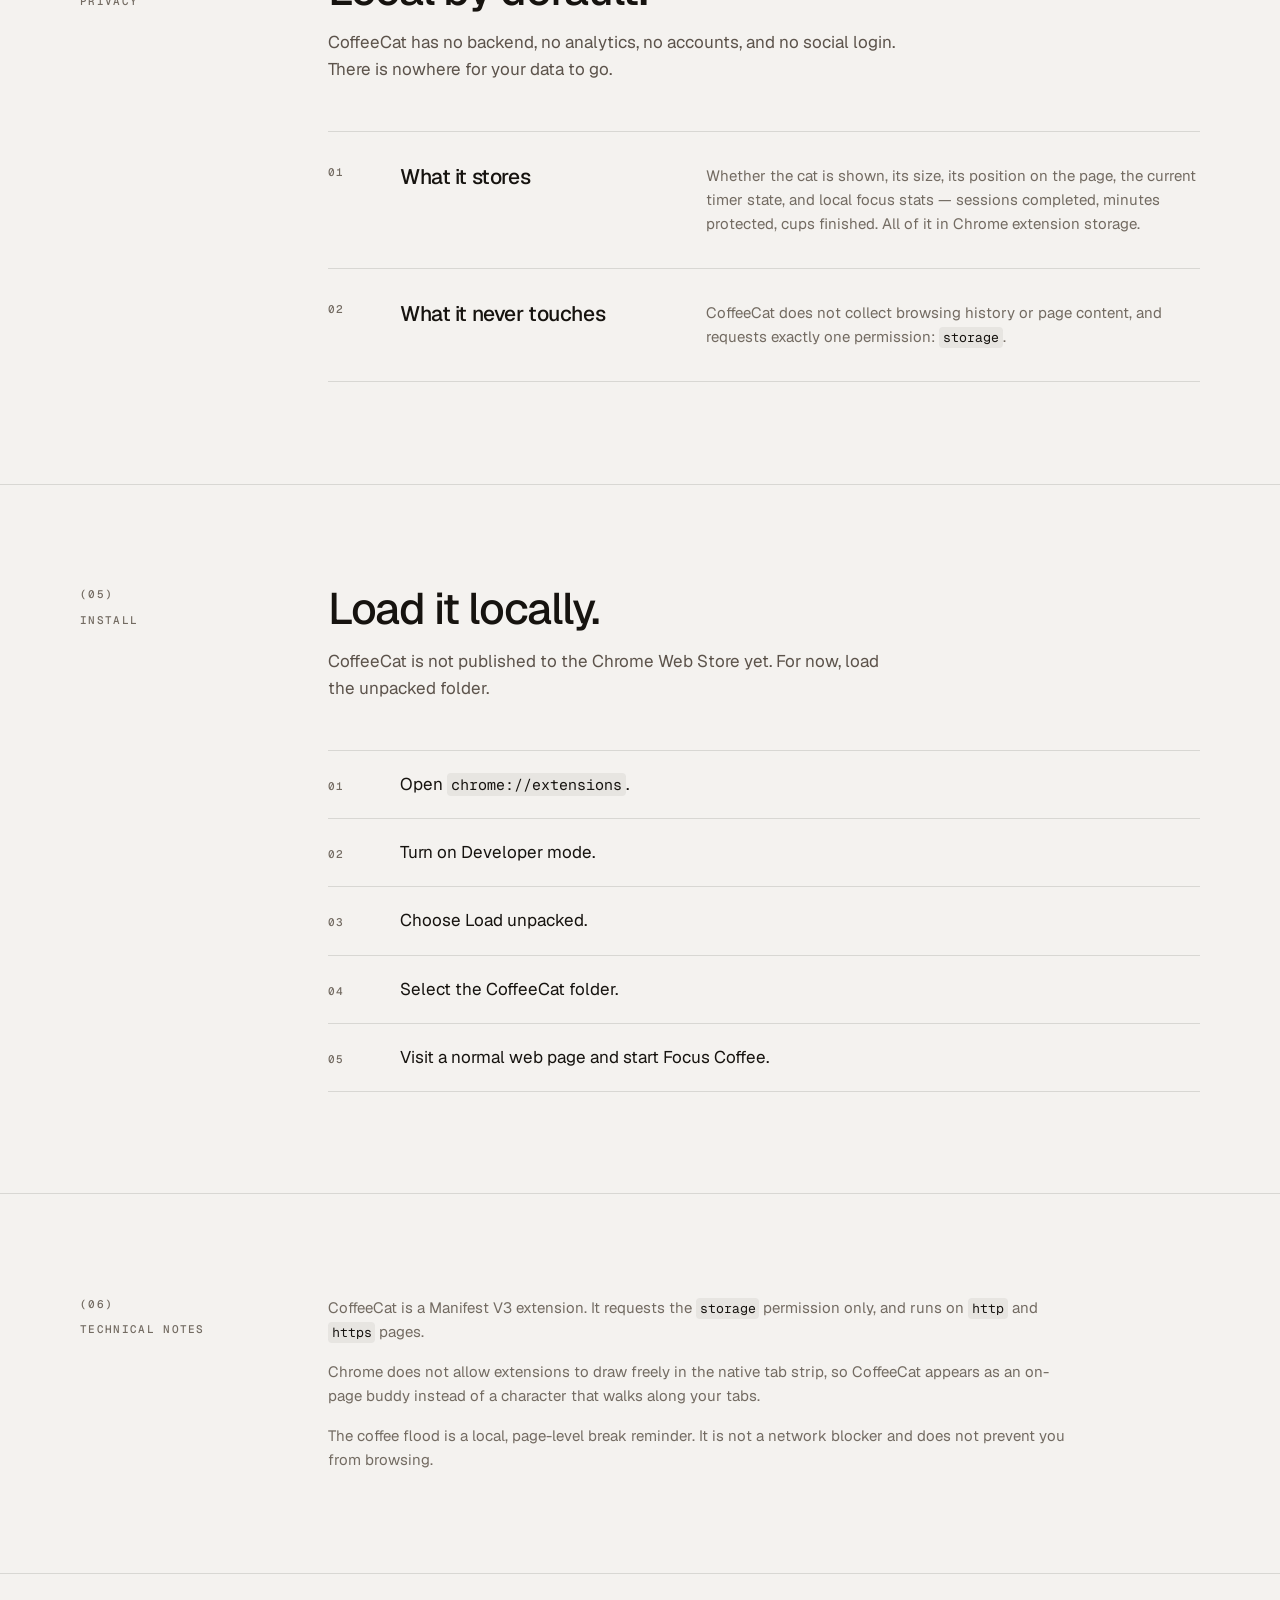
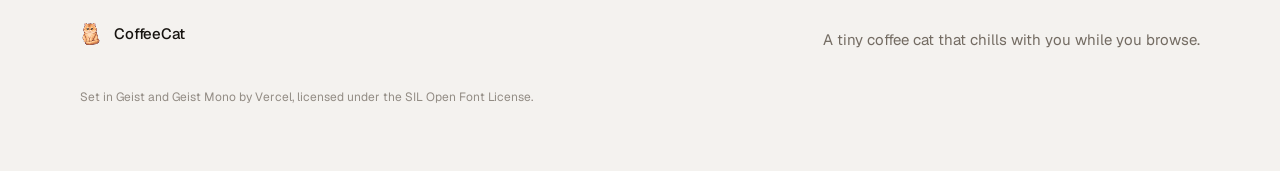
==== commit 4ebf3dd2: "Fixing website" ====
--- a/site/index.html
+++ b/site/index.html
@@ -7,7 +7,9 @@
     <meta name="description" content="A tiny coffee cat that chills with you while you browse. Start a Focus Coffee timer, watch the cup drain, and take a gentle break when the coffee is gone.">
 
     <!-- Paths are relative to the repo root, not site/. Serve the repo root
-         (python3 -m http.server) or ../assets and ../src will 404. -->
+         (python3 -m http.server) or ../assets and ../src will 404. Fonts are
+         the exception: CSS url()s resolve against styles.css, so site/fonts/
+         works either way. -->
     <link rel="icon" href="../assets/icons/icon-32.png" sizes="32x32">
     <link rel="apple-touch-icon" href="../assets/icons/icon-128.png">
 
@@ -17,173 +19,248 @@
     <meta property="og:image" content="../assets/coffeecat-buddy.png">
     <meta name="twitter:card" content="summary_large_image">
 
+    <!-- The wordmark is the first thing painted at display size; preloading the
+         sans stops it swapping in a beat after the layout settles. -->
+    <link rel="preload" href="fonts/Geist-Variable.woff2" as="font" type="font/woff2" crossorigin>
+
     <link rel="stylesheet" href="styles.css">
   </head>
   <body>
-    <main>
-      <section class="hero wrap">
-        <div class="hero-copy">
-          <p class="eyebrow">Chrome extension</p>
-          <h1>CoffeeCat</h1>
-          <p class="tagline">A cozy pixel coffee cat for your browser.</p>
-          <p class="lede">Keep a tiny companion on the pages you browse, start a gentle Focus Coffee timer, and watch the cup drain as time runs out.</p>
-          <div class="hero-actions">
-            <a class="btn" href="#install">Load locally</a>
-            <a class="btn secondary" href="#gatekeeper">See the break</a>
-          </div>
-        </div>
-
-        <figure class="browser-demo" role="img" aria-label="A mock web page with the CoffeeCat buddy and its coffee cup sitting in the corner. The cup slowly drains.">
-          <div class="browser-bar">
-            <span></span>
-            <span></span>
-            <span></span>
-            <strong>coffeecat.local</strong>
-          </div>
-          <div class="browser-page">
-            <div class="feed-lines" aria-hidden="true">
-              <span></span>
-              <span></span>
-              <span></span>
-            </div>
-            <div class="demo-cat">
-              <img src="../assets/coffeecat-buddy.png" alt="">
-              <!-- Same four sprite layers the extension overlays, stacked in
-                   the same order. See tools/render_mug.py. -->
-              <span class="demo-cup" aria-hidden="true">
-                <img class="mug-layer" src="../assets/mug/mug-back.png" alt="">
-                <span class="mug-window">
-                  <img id="demo-fill" class="mug-liquid" src="../assets/mug/mug-fill.png" alt="">
-                </span>
-                <img class="mug-layer" src="../assets/mug/mug-front.png" alt="">
-              </span>
-            </div>
-          </div>
-        </figure>
-      </section>
-
-      <section class="wrap" id="focus">
-        <div class="section-head">
-          <p class="eyebrow">Focus Coffee</p>
-          <h2>Pick a brew. The cup is the timer.</h2>
-          <p>The cup drains as your session runs out, so time passing is something you glance at instead of something that interrupts you. Four brews, chosen from the toolbar popup.</p>
-        </div>
-
-        <dl class="menu-list">
-          <div class="menu-item">
-            <dt>Espresso Shot</dt>
-            <dd class="dose">25 min</dd>
-            <dd>25 minutes, straight through.</dd>
-          </div>
-          <div class="menu-item">
-            <dt>Slow Pour</dt>
-            <dd class="dose">45 min</dd>
-            <dd>45 minutes, then a 5-minute coffee flood.</dd>
-          </div>
-          <div class="menu-item">
-            <dt>Cold Brew</dt>
-            <dd class="dose">90 min</dd>
-            <dd>90 minutes. Deep work, no interruptions.</dd>
-          </div>
-          <div class="menu-item">
-            <dt>Decaf</dt>
-            <dd class="dose">15 min</dd>
-            <dd>15 minutes. A low-pressure start.</dd>
-          </div>
-        </dl>
-      </section>
-
-      <section id="gatekeeper" class="wrap">
-        <div class="band">
-          <div class="band-copy">
+    <header class="nav">
+      <div class="wrap nav-inner">
+        <a class="nav-mark" href="#top">
+          <img src="../assets/icons/icon-48.png" alt="">
+          CoffeeCat
+        </a>
+        <nav class="nav-links" aria-label="Sections">
+          <a href="#focus">Focus</a>
+          <a href="#gatekeeper">Break</a>
+          <a href="#buddy">Buddy</a>
+          <a href="#privacy">Privacy</a>
+          <a href="#install">Install</a>
+        </nav>
+      </div>
+    </header>
+
+    <main id="top">
+      <section class="hero">
+        <!-- The wordmark spans the full measure and the two-column row sits
+             under it. Boxed into a half-width column it could only ever be
+             headline-sized, which is what made it read as a paragraph rather
+             than a mark. -->
+        <div class="wrap hero-grid">
+          <p class="eyebrow" data-reveal>Chrome extension</p>
+          <h1 data-reveal>CoffeeCat</h1>
+
+          <div class="hero-lower">
+            <div class="hero-copy">
+              <p class="tagline" data-reveal>A cozy pixel coffee cat for your browser.</p>
+              <p class="lede" data-reveal>Keep a tiny companion on the pages you browse, start a gentle Focus Coffee timer, and watch the cup drain as time runs out.</p>
+              <div class="hero-actions" data-reveal>
+                <a class="btn" href="#install">Load locally</a>
+                <a class="btn secondary" href="#gatekeeper">See the break</a>
+              </div>
+            </div>
+
+            <figure class="browser-demo" data-reveal role="img" aria-label="A mock web page with the CoffeeCat buddy and its coffee cup sitting in the corner. The cup slowly drains.">
+              <div class="browser-bar">
+                <span></span>
+                <span></span>
+                <span></span>
+                <strong>coffeecat.local</strong>
+              </div>
+              <div class="browser-page">
+                <div class="feed-lines" aria-hidden="true">
+                  <span></span>
+                  <span></span>
+                  <span></span>
+                </div>
+                <div class="demo-cat">
+                  <img src="../assets/coffeecat-buddy.png" alt="">
+                  <!-- Same four sprite layers the extension overlays, stacked in
+                       the same order. See tools/render_mug.py. -->
+                  <span class="demo-cup" aria-hidden="true">
+                    <img class="mug-layer" src="../assets/mug/mug-back.png" alt="">
+                    <span class="mug-window">
+                      <img id="demo-fill" class="mug-liquid" src="../assets/mug/mug-fill.png" alt="">
+                    </span>
+                    <img class="mug-layer" src="../assets/mug/mug-front.png" alt="">
+                  </span>
+                </div>
+              </div>
+            </figure>
+          </div>
+        </div>
+      </section>
+
+      <section class="act" id="focus">
+        <div class="wrap act-grid">
+          <div class="act-label" data-reveal>
+            <span class="num">(01)</span>
+            <p class="eyebrow">Focus Coffee</p>
+          </div>
+          <div class="act-body">
+            <div class="section-head" data-reveal>
+              <h2>Pick a brew. The cup is the timer.</h2>
+              <p>The cup drains as your session runs out, so time passing is something you glance at instead of something that interrupts you. Four brews, chosen from the toolbar popup.</p>
+            </div>
+
+            <dl class="index">
+              <div class="index-row" data-reveal>
+                <dt>Espresso Shot</dt>
+                <dd class="dose">25 min</dd>
+                <dd class="note">25 minutes, straight through.</dd>
+              </div>
+              <div class="index-row" data-reveal>
+                <dt>Slow Pour</dt>
+                <dd class="dose">45 min</dd>
+                <dd class="note">45 minutes, then a 5-minute coffee flood.</dd>
+              </div>
+              <div class="index-row" data-reveal>
+                <dt>Cold Brew</dt>
+                <dd class="dose">90 min</dd>
+                <dd class="note">90 minutes. Deep work, no interruptions.</dd>
+              </div>
+              <div class="index-row" data-reveal>
+                <dt>Decaf</dt>
+                <dd class="dose">15 min</dd>
+                <dd class="note">15 minutes. A low-pressure start.</dd>
+              </div>
+            </dl>
+          </div>
+        </div>
+      </section>
+
+      <!-- The one dark act. The coffee flood is the only moment on the page
+           that depicts the screen going dark, so it is the only section that
+           earns the inverted field. -->
+      <section class="act act--dark" id="gatekeeper">
+        <div class="wrap act-grid">
+          <div class="act-label" data-reveal>
+            <span class="num">(02)</span>
             <p class="eyebrow">V2 Gentle Gatekeeper</p>
-            <h2>Coffee's gone. Tiny break.</h2>
-            <p>CoffeeCat V2 turns the end of a Slow Pour into a humane interruption. Wherever you are browsing, the page fills with semi-transparent coffee, CoffeeCat steps in, and a five-minute break begins. Refill when you are ready, or snooze once.</p>
-            <p>The page stays visible underneath. Nothing is blocked, closed, or sent anywhere.</p>
-          </div>
-          <figure class="flood-preview" role="img" aria-label="Preview of the coffee flood break: coffee rises up a mock page while CoffeeCat waits at the bottom.">
-            <div class="flood-page">
-              <span></span>
-              <span></span>
-              <span></span>
-              <div class="flood-coffee"></div>
-              <img src="../assets/coffeecat-buddy.png" alt="">
-            </div>
-            <strong>Coffee flood break</strong>
-            <small>The feed stays visible, but the coffee takes over.</small>
-          </figure>
-        </div>
-      </section>
-
-      <section class="wrap" id="buddy">
-        <div class="section-head">
-          <p class="eyebrow">Browser buddy</p>
-          <h2>A desk pet that lives on the page.</h2>
-          <p>CoffeeCat sits on normal web pages rather than the browser frame, so it is always in the same place you are already looking.</p>
-        </div>
-
-        <div class="card-grid">
-          <article class="card">
-            <h3>Drag anywhere</h3>
-            <p>Move the cat wherever it suits the page. The position is remembered across tabs and sessions, and one click resets it to the corner.</p>
-          </article>
-          <article class="card">
-            <h3>Three sizes</h3>
-            <p>Small, medium, or large — 64, 88, or 116 pixels — depending on whether you want a companion or a barely-there presence.</p>
-          </article>
-          <article class="card">
-            <h3>Click to sip and purr</h3>
-            <p>Clicking the cat plays a short sip animation and a soft synthesized purr. No audio files, no autoplay, nothing plays until you click.</p>
-          </article>
-        </div>
-      </section>
-
-      <section class="wrap" id="privacy">
-        <div class="section-head">
-          <p class="eyebrow">Privacy</p>
-          <h2>Local by default.</h2>
-          <p>CoffeeCat has no backend, no analytics, no accounts, and no social login. There is nowhere for your data to go.</p>
-        </div>
-
-        <div class="card-grid two-up">
-          <article class="card">
-            <h3>What it stores</h3>
-            <p>Whether the cat is shown, its size, its position on the page, the current timer state, and local focus stats — sessions completed, minutes protected, cups finished. All of it in Chrome extension storage.</p>
-          </article>
-          <article class="card">
-            <h3>What it never touches</h3>
-            <p>CoffeeCat does not collect browsing history or page content, and requests exactly one permission: <code>storage</code>.</p>
-          </article>
-        </div>
-      </section>
-
-      <section class="wrap" id="install">
-        <div class="section-head">
-          <p class="eyebrow">Install</p>
-          <h2>Load it locally.</h2>
-          <p>CoffeeCat is not published to the Chrome Web Store yet. For now, load the unpacked folder.</p>
-        </div>
-
-        <div class="install-card">
-          <ol>
-            <!-- Each step's content is wrapped in a single <span>: the <li> is a
-                 grid container, so an inline <code> sibling would otherwise
-                 become its own grid item and drop onto the next row. -->
-            <li><span>Open <code>chrome://extensions</code>.</span></li>
-            <li><span>Turn on Developer mode.</span></li>
-            <li><span>Choose Load unpacked.</span></li>
-            <li><span>Select the CoffeeCat folder.</span></li>
-            <li><span>Visit a normal web page and start Focus Coffee.</span></li>
-          </ol>
-        </div>
-      </section>
-
-      <section class="wrap" id="notes">
-        <div class="notes">
-          <h3>Technical notes</h3>
-          <p>CoffeeCat is a Manifest V3 extension. It requests the <code>storage</code> permission only, and runs on <code>http</code> and <code>https</code> pages.</p>
-          <p>Chrome does not allow extensions to draw freely in the native tab strip, so CoffeeCat appears as an on-page buddy instead of a character that walks along your tabs.</p>
-          <p>The coffee flood is a local, page-level break reminder. It is not a network blocker and does not prevent you from browsing.</p>
+          </div>
+          <div class="act-body band">
+            <div class="band-copy" data-reveal>
+              <h2>Coffee's gone. Tiny break.</h2>
+              <p>CoffeeCat V2 turns the end of a Slow Pour into a humane interruption. Wherever you are browsing, the page fills with semi-transparent coffee, CoffeeCat steps in, and a five-minute break begins. Refill when you are ready, or snooze once.</p>
+              <p>The page stays visible underneath. Nothing is blocked, closed, or sent anywhere.</p>
+            </div>
+            <figure class="flood-preview" data-reveal role="img" aria-label="Preview of the coffee flood break: coffee rises up a mock page while CoffeeCat waits at the bottom.">
+              <div class="flood-page">
+                <span></span>
+                <span></span>
+                <span></span>
+                <div class="flood-coffee"></div>
+                <img src="../assets/coffeecat-buddy.png" alt="">
+              </div>
+              <figcaption>
+                <strong>Coffee flood break</strong>
+                <small>The feed stays visible, but the coffee takes over.</small>
+              </figcaption>
+            </figure>
+          </div>
+        </div>
+      </section>
+
+      <section class="act" id="buddy">
+        <div class="wrap act-grid">
+          <div class="act-label" data-reveal>
+            <span class="num">(03)</span>
+            <p class="eyebrow">Browser buddy</p>
+          </div>
+          <div class="act-body">
+            <div class="section-head" data-reveal>
+              <h2>A desk pet that lives on the page.</h2>
+              <p>CoffeeCat sits on normal web pages rather than the browser frame, so it is always in the same place you are already looking.</p>
+            </div>
+
+            <div class="rows">
+              <article class="row" data-reveal>
+                <span class="row-num" aria-hidden="true">01</span>
+                <h3>Drag anywhere</h3>
+                <p>Move the cat wherever it suits the page. The position is remembered across tabs and sessions, and one click resets it to the corner.</p>
+              </article>
+              <article class="row" data-reveal>
+                <span class="row-num" aria-hidden="true">02</span>
+                <h3>Three sizes</h3>
+                <p>Small, medium, or large — 64, 88, or 116 pixels — depending on whether you want a companion or a barely-there presence.</p>
+              </article>
+              <article class="row" data-reveal>
+                <span class="row-num" aria-hidden="true">03</span>
+                <h3>Click to sip and purr</h3>
+                <p>Clicking the cat plays a short sip animation and a soft synthesized purr. No audio files, no autoplay, nothing plays until you click.</p>
+              </article>
+            </div>
+          </div>
+        </div>
+      </section>
+
+      <section class="act" id="privacy">
+        <div class="wrap act-grid">
+          <div class="act-label" data-reveal>
+            <span class="num">(04)</span>
+            <p class="eyebrow">Privacy</p>
+          </div>
+          <div class="act-body">
+            <div class="section-head" data-reveal>
+              <h2>Local by default.</h2>
+              <p>CoffeeCat has no backend, no analytics, no accounts, and no social login. There is nowhere for your data to go.</p>
+            </div>
+
+            <div class="rows">
+              <article class="row" data-reveal>
+                <span class="row-num" aria-hidden="true">01</span>
+                <h3>What it stores</h3>
+                <p>Whether the cat is shown, its size, its position on the page, the current timer state, and local focus stats — sessions completed, minutes protected, cups finished. All of it in Chrome extension storage.</p>
+              </article>
+              <article class="row" data-reveal>
+                <span class="row-num" aria-hidden="true">02</span>
+                <h3>What it never touches</h3>
+                <p>CoffeeCat does not collect browsing history or page content, and requests exactly one permission: <code>storage</code>.</p>
+              </article>
+            </div>
+          </div>
+        </div>
+      </section>
+
+      <section class="act" id="install">
+        <div class="wrap act-grid">
+          <div class="act-label" data-reveal>
+            <span class="num">(05)</span>
+            <p class="eyebrow">Install</p>
+          </div>
+          <div class="act-body">
+            <div class="section-head" data-reveal>
+              <h2>Load it locally.</h2>
+              <p>CoffeeCat is not published to the Chrome Web Store yet. For now, load the unpacked folder.</p>
+            </div>
+
+            <ol class="steps">
+              <!-- Each step's content is wrapped in a single <span>: the <li> is a
+                   grid container, so an inline <code> sibling would otherwise
+                   become its own grid item and drop onto the next row. -->
+              <li data-reveal><span>Open <code>chrome://extensions</code>.</span></li>
+              <li data-reveal><span>Turn on Developer mode.</span></li>
+              <li data-reveal><span>Choose Load unpacked.</span></li>
+              <li data-reveal><span>Select the CoffeeCat folder.</span></li>
+              <li data-reveal><span>Visit a normal web page and start Focus Coffee.</span></li>
+            </ol>
+          </div>
+        </div>
+      </section>
+
+      <section class="act act--notes" id="notes">
+        <div class="wrap act-grid">
+          <div class="act-label" data-reveal>
+            <span class="num">(06)</span>
+            <p class="eyebrow">Technical notes</p>
+          </div>
+          <div class="act-body notes" data-reveal>
+            <p>CoffeeCat is a Manifest V3 extension. It requests the <code>storage</code> permission only, and runs on <code>http</code> and <code>https</code> pages.</p>
+            <p>Chrome does not allow extensions to draw freely in the native tab strip, so CoffeeCat appears as an on-page buddy instead of a character that walks along your tabs.</p>
+            <p>The coffee flood is a local, page-level break reminder. It is not a network blocker and does not prevent you from browsing.</p>
+          </div>
         </div>
       </section>
     </main>
@@ -195,6 +272,7 @@
           CoffeeCat
         </span>
         <p>A tiny coffee cat that chills with you while you browse.</p>
+        <small>Set in Geist and Geist Mono by Vercel, licensed under the SIL Open Font License.</small>
       </div>
     </footer>
 
--- a/site/styles.css
+++ b/site/styles.css
@@ -1,246 +1,427 @@
 /* CoffeeCat marketing site.
 
-   Every value the site uses lives in the token block below. Nothing after it
-   should contain a raw hex literal.
-
-   The palette is not invented. It is the CAT_RAMP from tools/render_mug.py,
-   which derives its stops by decoding the buddy illustration and averaging
-   opaque pixels bucketed by luminance. That file also records why the old site
-   looked pasted-on: it was outlined in #4a2b1d, a flat brown, when the cat's
-   own darkest edge is the plum #470928. Wrong hue family. Every outline here
-   is the plum.
-
-   Visual direction: the heavy sticker outlines and hard offset shadows stay --
-   they are the site's signature -- but they now sit on a strict 4pt grid with a
-   real modular type scale, which is what separates "chunky" from "unfinished". */
+   Direction: editorial paper with one dark act, drawn from studio-size.com and
+   humanmade.co.jp. Both of those sites reach "designed" the same way, and it is
+   almost entirely subtractive:
+
+     - one grotesque, three weights, nothing else
+     - five or six colours for the whole page
+     - no strokes and no box-shadows anywhere; grouping comes from alignment,
+       hairline rules and whitespace instead of from enclosure
+     - very tight negative tracking on display type, wide positive tracking on
+       small uppercase labels
+     - one slow, decisive easing curve used for everything
+
+   The previous sheet did the opposite: a 3-4px plum stroke around every box, a
+   hard offset "sticker" shadow under each one, two radial gradients on the body
+   and ~20 colour tokens. Enclosing a thing requires no compositional decision,
+   which is exactly why generated UI reaches for it. Every deletion below trades
+   an enclosure for an alignment.
+
+   What survived from the old sheet, and why:
+     - --demo-top / --demo-bot / --on-demo. They depict a page being browsed,
+       not site chrome, so they are theme-constant by design (see .browser-page).
+     - The .demo-cup geometry block. Those --win-* / --liq-* values are written
+       by script.js from tools/render_mug.py output; the site must not drift
+       from the sprite the extension actually ships.
+     - The accent. #a85a2e was contrast-audited in src/popup.css:39-45. */
+
+/* ---------- Fonts ---------- */
+/* Vendored under site/fonts/ (SIL OFL, see fonts/LICENSE.txt). Self-hosted
+   rather than CDN-linked: the extension has no backend and no network
+   dependency, and the site should not acquire one. url()s resolve against this
+   stylesheet, so they work whether the repo root is served or index.html is
+   opened directly. */
+
+@font-face {
+  font-family: "Geist";
+  src: url("fonts/Geist-Variable.woff2") format("woff2-variations");
+  font-weight: 100 900;
+  font-style: normal;
+  font-display: swap;
+}
+
+@font-face {
+  font-family: "Geist Mono";
+  src: url("fonts/GeistMono-Variable.woff2") format("woff2-variations");
+  font-weight: 100 900;
+  font-style: normal;
+  font-display: swap;
+}
+
+/* ---------- Tokens ---------- */
 
 :root {
-  /* Type. Inter used to be named here and never loaded, so every visitor got
-     the fallback anyway. Matching the extension's stack (src/popup.css:12)
-     removes the lie and costs zero bytes. */
-  --font: system-ui, -apple-system, "Segoe UI Variable Text", "Segoe UI", sans-serif;
-  --font-mono: ui-monospace, SFMono-Regular, Menlo, monospace;
-
-  /* 4pt grid, extended past the popup's --s6 for page-scale rhythm. */
+  --font: "Geist", system-ui, -apple-system, "Segoe UI", sans-serif;
+  --font-mono: "Geist Mono", ui-monospace, SFMono-Regular, Menlo, monospace;
+
+  /* The display unit. Both reference sites set `html { font-size: ~0.694vw }`
+     so the whole composition scales as one object -- and in doing so they
+     override the visitor's browser font-size preference (WCAG 1.4.4). This
+     keeps the proportional feel where it does the work (the wordmark, the
+     section numerals, the band rhythm) and leaves body copy in rem, where the
+     preference actually matters.
+
+     0.72vw lands at ~10.4px on a 1440 comp; the clamp floor is what keeps the
+     wordmark from collapsing on a phone and the ceiling stops it running away
+     on a 2560 display. */
+  --u: clamp(4px, 0.72vw, 11px);
+
+  /* 4pt grid, unchanged -- it was never the problem. */
   --s1: 4px;   --s2: 8px;   --s3: 12px;  --s4: 16px;
   --s5: 20px;  --s6: 24px;  --s7: 32px;  --s8: 48px;
-  --s9: 64px;  --s10: 96px; --s11: 128px;
-
-  /* --- Brand constants: sampled from CAT_RAMP, identical in both themes --- */
-  --cream: #fce0c1;
-  --bounce: #f2ad74;
-  --fur: #e89c65;
-  --blush: #612c2d;
-  --plum-red: #531a26;
-  --plum: #470928;
-  /* Accent fill is theme-constant: #a85a2e carries 5.06:1 on white.
-     Rationale and contrast audit in src/popup.css:39-45. */
+  --s9: 64px;  --s10: 96px;
+
+  /* Six values for the entire page. Contrast against --paper, all AA at body
+     size: ink 17.2:1, ink-2 6.7:1, ink-3 4.8:1, accent-text 5.9:1. */
+  --paper: #f4f2ef;
+  --panel: #faf9f7;
+  --ink: #16130f;
+  --ink-2: #5c534b;
+  --ink-3: #736b62;
+  --rule: rgba(22, 19, 15, 0.12);
+  --rule-strong: rgba(22, 19, 15, 0.24);
+
+  /* Fill vs. text are separate values. #a85a2e carries white at 5.0:1 as a
+     button fill, but only 4.5:1 as text on --paper -- too close to the line for
+     15px mono. The darker stop is the popup's --accent-label. */
   --accent: #a85a2e;
   --accent-hover: #96502a;
+  --accent-text: #8f4a22;
   --on-accent: #ffffff;
 
-  /* The demo "web page" surface. Deliberately does NOT flip with the theme:
-     it depicts a page being browsed, not site chrome. Both stops are real
-     ramp entries, so the orange fur reads as lit by its own shadow family
-     instead of floating on an unrelated forest green. */
-  --demo-top: var(--plum-red);
-  --demo-bot: var(--plum);
+  /* The demo "web page" surface. Deliberately constant: it depicts a page being
+     browsed, not site chrome. Both stops are real CAT_RAMP entries, so the
+     orange fur reads as lit by its own shadow family. */
+  --demo-top: #531a26;
+  --demo-bot: #470928;
   --on-demo: rgba(255, 248, 239, 0.34);
   --on-demo-faint: rgba(255, 248, 239, 0.07);
 
-  /* --- Semantic tokens: these flip in dark mode --- */
-  --paper: #fffdf9;
-  --surface: #fff8ef;
-  --raised: #fffdf8;
-  --label: #241812;
-  --label-secondary: #6f594d;
-  --label-tertiary: #8e7b70;
-  --outline: var(--plum);
-  --outline-a: 71, 9, 40;
-  --hairline: rgba(71, 9, 40, 0.14);
-  --code-bg: #ffe2b8;
-  --code-label: var(--label);
-
-  /* Modular scale, ratio ~1.28. Replaces the old ad-hoc 13/18/22/24/44/94. */
-  --t-caption: 13px;
+  /* Type. Display is driven off --u; everything from the lede down is fixed so
+     it respects the browser's font-size setting. */
+  /* The vw term only bites below ~380px, where --u has bottomed out on its
+     clamp floor and "CoffeeCat" at 18u would run 17px past the measure on a
+     320px screen. Above that the min() always picks the --u term. */
+  --t-display: min(calc(var(--u) * 18), 19vw);
+  --t-h2: clamp(30px, 3.6vw, 44px);
+  --t-h3: 21px;
+  --t-lead: 20px;
+  --t-body: 17px;
   --t-small: 15px;
-  --t-body: 17px;
-  --t-lead: 20px;
-  --t-h3: 26px;
-  --t-h2: clamp(28px, 3.4vw, 34px);
-  --t-h1: clamp(34px, 4.4vw, 46px);
-  --t-display: clamp(52px, 7vw, 84px);
-
-  --r-sm: 8px;
-  --r-md: 12px;
-  --r-lg: 16px;
-
-  /* The extension's curve, so site and product move the same way. */
-  --ease: cubic-bezier(0.32, 0.72, 0, 1);
-  --dur: 240ms;
-
-  /* Sticker depth. The hard offset is the signature; the soft ambient layer
-     underneath is what keeps it from looking like clip art. */
-  --lift-lg: 14px;
-  --lift-md: 9px;
-  --lift-sm: 6px;
-  --sticker-lg:
-    0 var(--lift-lg) 0 rgba(var(--outline-a), 0.16),
-    0 28px 62px rgba(var(--outline-a), 0.20);
-  --sticker-md:
-    0 var(--lift-md) 0 rgba(var(--outline-a), 0.14),
-    0 18px 40px rgba(var(--outline-a), 0.16);
-  --sticker-sm:
-    0 var(--lift-sm) 0 rgba(var(--outline-a), 0.13),
-    0 12px 26px rgba(var(--outline-a), 0.12);
+  --t-label: 11px;
+
+  /* Radii are 0 for structure. The single soft value is reserved for the two
+     panels that depict a screen, where it reads as a device corner rather than
+     as decoration. */
+  --r-panel: 18px;
+
+  /* studio-size's curve, at their 300ms. The extension keeps its own HIG timing
+     (src/popup.css) -- product chrome and an editorial page have different
+     jobs, and pretending otherwise is what makes marketing sites feel like
+     settings screens. */
+  --ease: cubic-bezier(0.51, 0.01, 0.2, 1);
+  --dur: 300ms;
+
+  --nav-h: 60px;
 
   color-scheme: light;
-  font-family: var(--font);
-  color: var(--label);
-  background: var(--surface);
-}
-
-@media (prefers-color-scheme: dark) {
-  :root {
-    color-scheme: dark;
-    --paper: #1c1b19;
-    --surface: #1c1b19;
-    --raised: #26221f;
-    --label: #f5efe7;
-    --label-secondary: #c9bcb1;
-    --label-tertiary: #9c8d82;
-    /* A plum outline disappears against a near-black page. Inverting the
-       stroke to the ramp's lightest stop keeps the sticker silhouette
-       readable, which is the whole point of the outline. */
-    --outline: var(--cream);
-    --outline-a: 252, 224, 193;
-    --hairline: rgba(252, 224, 193, 0.16);
-    --code-bg: rgba(252, 224, 193, 0.12);
-    --code-label: var(--cream);
-  }
-}
+}
+
+/* No `prefers-color-scheme` block. "One dark act" IS the structure: inverting
+   the whole page would flatten the contrast between section (02) and the rest,
+   which is the only rhythm the page has. Neither reference site ships a dark
+   mode either; each commits to one look. */
+
+/* ---------- Base ---------- */
 
 * {
   box-sizing: border-box;
 }
 
+html {
+  scroll-behavior: smooth;
+  /* Anchor targets must clear the sticky header. */
+  scroll-padding-top: calc(var(--nav-h) + var(--s6));
+}
+
 body {
   margin: 0;
-  background:
-    radial-gradient(circle at 14% 6%, rgba(242, 173, 116, 0.24), transparent 34%),
-    radial-gradient(circle at 88% 92%, rgba(97, 44, 45, 0.10), transparent 42%),
-    var(--surface);
-}
-
-main {
-  display: block;
-}
-
-/* One container rule for every band on the page. */
+  background: var(--paper);
+  color: var(--ink-2);
+  font-family: var(--font);
+  font-size: var(--t-body);
+  line-height: 1.6;
+  -webkit-font-smoothing: antialiased;
+  -moz-osx-font-smoothing: grayscale;
+  /* Geist ships proportional figures by default; the page has enough numerals
+     (times, sizes, step counts) that lining them up is worth one declaration. */
+  font-variant-numeric: tabular-nums;
+}
+
+h1, h2, h3, p, ol, ul, figure, figcaption, dl, dd {
+  margin: 0;
+}
+
+/* Deliberately NO `img { max-width: 100% }` reset here. Every image on this
+   page sets its own width, and .mug-liquid is sized *wider than its own clip
+   window* on purpose -- --liq-w is 10000/FILL_WINDOW.width, ~181%, which is
+   what rebuilds the sprite at full cup-box scale inside overflow:hidden. A
+   blanket max-width clamps that to 100% and the coffee renders as a narrow
+   column stuck to the left wall of the mug. */
+
+/* One container rule for every band on the page. Sections are full-width so a
+   dark one bleeds edge to edge with no negative-margin trick; only .wrap
+   constrains the measure. */
 .wrap {
   width: min(1120px, calc(100vw - var(--s8)));
   margin: 0 auto;
 }
 
-section {
-  padding-block: var(--s10);
-}
-
-.hero {
-  /* Capped rather than a bare 92vh: on a tall display the old rule opened a
-     screenful of dead air above the headline. */
-  min-height: min(78vh, 680px);
-  display: grid;
-  grid-template-columns: minmax(0, 0.92fr) minmax(320px, 1.08fr);
-  gap: var(--s9);
-  align-items: center;
-  padding-block: var(--s8) var(--s9);
-}
-
-.hero-copy {
-  display: grid;
-  gap: var(--s4);
-  justify-items: start;
-}
-
-/* The name carries the display size; the promise sits one step down. Splitting
-   them keeps the h1 short enough to stay on one line, which is what makes the
-   wordmark read as a mark rather than a paragraph. */
-.tagline {
-  color: var(--label);
-  font-size: var(--t-h1);
-  font-weight: 700;
-  line-height: 1.12;
+/* ---------- Type ---------- */
+
+h1 {
+  color: var(--ink);
+  font-size: var(--t-display);
+  font-weight: 500;
+  line-height: 0.84;
+  /* Display tracking has to come in hard as size goes up -- this is the single
+     most visible difference between set type and default type. */
+  letter-spacing: -0.045em;
+}
+
+h2 {
+  color: var(--ink);
+  font-size: var(--t-h2);
+  font-weight: 500;
+  line-height: 1.04;
+  letter-spacing: -0.03em;
+  text-wrap: balance;
+}
+
+h3 {
+  color: var(--ink);
+  font-size: var(--t-h3);
+  font-weight: 500;
+  line-height: 1.25;
   letter-spacing: -0.02em;
-  max-width: 20ch;
-  margin-top: var(--s1);
-}
-
-/* ---------- Type ---------- */
-
-h1, h2, h3, p, ol, ul, figure, dl, dd {
-  margin: 0;
-}
-
-.eyebrow {
-  color: var(--blush);
-  font-size: var(--t-caption);
-  font-weight: 700;
-  letter-spacing: 0.09em;
+}
+
+p {
+  color: var(--ink-2);
+}
+
+/* The inverse of display tracking: at 11px, uppercase needs air to stay
+   legible, and the wide track is what marks it as a label rather than as small
+   body copy. */
+.eyebrow,
+.num,
+.row-num {
+  font-family: var(--font-mono);
+  font-size: var(--t-label);
+  font-weight: 500;
+  letter-spacing: 0.12em;
   text-transform: uppercase;
-}
-
-@media (prefers-color-scheme: dark) {
-  .eyebrow { color: var(--bounce); }
-}
-
-h1 {
-  color: var(--label);
-  font-size: var(--t-display);
-  font-weight: 800;
-  line-height: 0.94;
-  letter-spacing: -0.03em;
-}
-
-h2 {
-  color: var(--label);
-  font-size: var(--t-h2);
-  font-weight: 800;
-  line-height: 1.06;
-  letter-spacing: -0.02em;
-}
-
-h3 {
-  color: var(--label);
-  font-size: var(--t-h3);
-  font-weight: 700;
-  line-height: 1.18;
-  letter-spacing: -0.015em;
-}
-
-p {
-  color: var(--label-secondary);
-  font-size: var(--t-body);
-  line-height: 1.6;
+  color: var(--ink-3);
 }
 
 .lede {
   font-size: var(--t-lead);
-  line-height: 1.55;
-  max-width: 46ch;
+  line-height: 1.5;
+  max-width: 42ch;
+}
+
+code {
+  /* Tight horizontal padding: at 0.4em the trailing punctuation after an
+     inline <code> visibly detaches from it. */
+  padding: 0.15em 0.28em;
+  border-radius: 4px;
+  background: rgba(22, 19, 15, 0.06);
+  color: var(--ink);
+  font-family: var(--font-mono);
+  font-size: 0.88em;
+}
+
+/* ---------- Nav ---------- */
+
+.nav {
+  position: sticky;
+  top: 0;
+  z-index: 10;
+  border-bottom: 1px solid var(--rule);
+  background: color-mix(in srgb, var(--paper) 82%, transparent);
+  backdrop-filter: saturate(1.4) blur(14px);
+  -webkit-backdrop-filter: saturate(1.4) blur(14px);
+}
+
+.nav-inner {
+  display: flex;
+  align-items: center;
+  justify-content: space-between;
+  gap: var(--s6);
+  height: var(--nav-h);
+}
+
+.nav-mark {
+  display: inline-flex;
+  align-items: center;
+  gap: var(--s2);
+  color: var(--ink);
+  font-size: var(--t-small);
+  font-weight: 500;
+  letter-spacing: -0.01em;
+  text-decoration: none;
+}
+
+.nav-mark img {
+  width: 20px;
+  height: 20px;
+  image-rendering: pixelated;
+}
+
+.nav-links {
+  display: flex;
+  gap: var(--s6);
+}
+
+.nav-links a {
+  color: var(--ink-3);
+  font-size: var(--t-small);
+  text-decoration: none;
+  transition: color var(--dur) var(--ease);
+}
+
+.nav-links a:hover {
+  color: var(--ink);
+}
+
+/* ---------- Buttons ---------- */
+/* Scoped to .btn. Styling the bare `a` element -- as the old sheet did -- turned
+   every link on the page into a 44px filled button, footer and prose included. */
+
+.btn {
+  display: inline-flex;
+  align-items: center;
+  min-height: 46px;
+  padding: 0 var(--s6);
+  border: 1px solid transparent;
+  border-radius: 999px;
+  background: var(--accent);
+  color: var(--on-accent);
+  font-size: var(--t-small);
+  font-weight: 500;
+  letter-spacing: -0.005em;
+  text-decoration: none;
+  transition:
+    background-color var(--dur) var(--ease),
+    border-color var(--dur) var(--ease),
+    color var(--dur) var(--ease);
+}
+
+.btn:hover {
+  background: var(--accent-hover);
+}
+
+/* A hairline and a colour shift, not a raised slab. */
+.btn.secondary {
+  background: transparent;
+  border-color: var(--rule-strong);
+  color: var(--ink);
+}
+
+.btn.secondary:hover {
+  background: rgba(22, 19, 15, 0.04);
+  border-color: var(--ink);
+}
+
+a:focus-visible,
+button:focus-visible {
+  outline: 2px solid var(--accent);
+  outline-offset: 3px;
+  border-radius: 2px;
+}
+
+/* ---------- Section spine ---------- */
+/* Every section is a numbered act: a mono label in a narrow left column, the
+   content in a wide right one. This is what replaced "each section is a card in
+   a card grid" -- the page now has a structure instead of a stack. */
+
+.act {
+  padding-block: calc(var(--u) * 11);
+  border-top: 1px solid var(--rule);
+}
+
+.act-grid {
+  display: grid;
+  grid-template-columns: minmax(0, 200px) minmax(0, 1fr);
+  gap: var(--s8);
+  align-items: start;
+}
+
+/* The label rides along beside its content, which is what gives a long section
+   a sense of place. align-self:start is load-bearing -- a stretched grid item
+   cannot stick. */
+.act-label {
+  position: sticky;
+  top: calc(var(--nav-h) + var(--s7));
+  display: grid;
+  gap: var(--s2);
+  align-self: start;
+}
+
+.act-body {
+  display: grid;
+  gap: var(--s8);
 }
 
 .section-head {
   display: grid;
-  gap: var(--s3);
-  max-width: 58ch;
-  margin-bottom: var(--s8);
-}
-
-/* ---------- Buttons ---------- */
-/* Scoped to .btn. The old sheet styled the bare `a` element, which turned
-   every link on the page -- including prose and footer links -- into a
-   44px-tall filled button. */
+  gap: var(--s4);
+  max-width: 52ch;
+}
+
+/* ---------- Hero ---------- */
+
+.hero {
+  border-top: 0;
+  padding-block: calc(var(--u) * 9) calc(var(--u) * 11);
+}
+
+.hero-grid {
+  display: grid;
+  gap: var(--s5);
+}
+
+/* align-items:start, not end. The demo panel is much taller than the copy, and
+   bottom-aligning them opened ~200px of dead air between the wordmark and the
+   tagline -- a hole in the middle of the reading path. Trailing whitespace at
+   the foot of a short column is normal; a gap mid-sentence is not. */
+.hero-lower {
+  display: grid;
+  grid-template-columns: minmax(0, 0.85fr) minmax(300px, 1.15fr);
+  gap: var(--s9);
+  align-items: start;
+  margin-top: var(--s7);
+}
+
+/* The children carry their own `max-width` in ch, so they do not need
+   `justify-items: start` to keep a sane measure -- and leaving it off lets
+   .hero-actions fill the column, which is what the full-width button rule
+   under 640px hangs off. */
+.hero-copy {
+  display: grid;
+  gap: var(--s5);
+  padding-bottom: var(--s4);
+}
+
+.tagline {
+  color: var(--ink);
+  font-size: var(--t-lead);
+  font-weight: 400;
+  line-height: 1.35;
+  letter-spacing: -0.015em;
+  max-width: 24ch;
+}
 
 .hero-actions {
   display: flex;
@@ -249,106 +430,43 @@
   margin-top: var(--s2);
 }
 
-.btn {
-  display: inline-flex;
-  align-items: center;
-  min-height: 48px;
-  padding: 0 var(--s6);
-  border: 3px solid var(--outline);
-  border-radius: var(--r-sm);
-  background: var(--accent);
-  color: var(--on-accent);
-  font-size: var(--t-body);
-  font-weight: 700;
-  letter-spacing: -0.01em;
-  text-decoration: none;
-  box-shadow: 0 var(--lift-sm) 0 rgba(var(--outline-a), 0.22);
-  transition:
-    transform var(--dur) var(--ease),
-    box-shadow var(--dur) var(--ease),
-    background-color var(--dur) var(--ease);
-}
-
-.btn.secondary {
-  background: var(--paper);
-  color: var(--label);
-}
-
-/* The sticker idiom implies a physical press: the button travels down by
-   exactly the amount its hard shadow shrinks, so the shadow stays pinned to
-   the page while the cap moves. */
-.btn:hover {
-  background: var(--accent-hover);
-  transform: translateY(3px);
-  box-shadow: 0 3px 0 rgba(var(--outline-a), 0.22);
-}
-
-.btn.secondary:hover {
-  background: var(--surface);
-}
-
-.btn:active {
-  transform: translateY(var(--lift-sm));
-  box-shadow: 0 0 0 rgba(var(--outline-a), 0.22);
-}
-
-a:focus-visible,
-button:focus-visible {
-  outline: 3px solid var(--accent);
-  outline-offset: 3px;
-}
-
-.textlink {
-  color: var(--label);
-  font-weight: 600;
-  text-decoration-color: var(--hairline);
-  text-underline-offset: 3px;
-  transition: color var(--dur) var(--ease);
-}
-
-.textlink:hover {
-  color: var(--accent);
-}
-
 /* ---------- Hero browser demo ---------- */
 
 .browser-demo {
   overflow: hidden;
-  border: 4px solid var(--outline);
-  border-radius: var(--r-lg);
-  background: var(--raised);
-  box-shadow: var(--sticker-lg);
+  border-radius: var(--r-panel);
+  background: var(--panel);
 }
 
 .browser-bar {
   display: flex;
   align-items: center;
   gap: var(--s2);
-  min-height: 44px;
+  min-height: 40px;
   padding: 0 var(--s4);
-  border-bottom: 3px solid var(--outline);
-  background: var(--cream);
-}
-
+  border-bottom: 1px solid var(--rule);
+}
+
+/* Hairline outlines rather than the old 2px plum discs -- at this size a heavy
+   stroke reads as three loud dots instead of as window furniture. */
 .browser-bar span {
-  width: 10px;
-  height: 10px;
-  border: 2px solid var(--plum);
+  width: 9px;
+  height: 9px;
+  border: 1px solid var(--rule-strong);
   border-radius: 50%;
-  background: var(--surface);
 }
 
 .browser-bar strong {
   margin-left: var(--s2);
-  color: var(--plum);
+  color: var(--ink-3);
   font-family: var(--font-mono);
-  font-size: var(--t-caption);
-  font-weight: 500;
+  font-size: 12px;
+  font-weight: 400;
 }
 
 .browser-page {
   position: relative;
-  min-height: 460px;
+  min-height: 420px;
   overflow: hidden;
   background:
     linear-gradient(90deg, var(--on-demo-faint) 1px, transparent 1px),
@@ -356,9 +474,8 @@
   background-size: 80px 80px, auto;
 }
 
-/* Moved out of the bottom-right corner. The old absolute placement
-   (right/bottom) put the skeleton bars underneath the cup and across the
-   cat's paw, which read as a rendering glitch rather than a mock page. */
+/* Top-left, clear of the cup and the cat's paw. Placed bottom-right, the
+   skeleton bars ran underneath both and read as a rendering glitch. */
 .feed-lines {
   position: absolute;
   left: var(--s7);
@@ -369,7 +486,7 @@
 }
 
 .feed-lines span {
-  height: 14px;
+  height: 12px;
   border-radius: 999px;
   background: var(--on-demo);
 }
@@ -379,25 +496,33 @@
 
 .demo-cat {
   position: absolute;
-  left: 12%;
-  bottom: 9%;
+  left: 11%;
+  bottom: 8%;
   /* Sized so the auto height lands at ~324px -- the buddy art is 0.78:1, and at
-     the old 300px width the box grew to 385px and clipped against
-     .browser-page's overflow:hidden. */
+     300px wide the box grows to 385px and clips against .browser-page's
+     overflow:hidden. */
   width: min(252px, 44%);
 }
 
-.demo-cat img {
+/* `>` is load-bearing. As `.demo-cat img` this also matched the three mug
+   sprite layers, so mug-back, mug-fill and mug-front each cast their own hard
+   18px copy of themselves and the three stacked into a dark rectangle sitting
+   under the cup. The cat is the only child <img>; the cup is a <span>.
+
+   The shadow itself is now soft rather than the old `0 18px 0` hard offset --
+   that was the sticker idiom this redesign removed everywhere else, and on the
+   dark demo panel it read as a smudge rather than as depth. */
+.demo-cat > img {
   width: 100%;
   display: block;
   image-rendering: pixelated;
-  filter: drop-shadow(0 18px 0 rgba(36, 24, 18, 0.22));
+  filter: drop-shadow(0 14px 18px rgba(20, 8, 14, 0.45));
 }
 
 /* The demo cup is the extension's own sprite, not a lookalike drawn in CSS.
    The --win-* / --liq-* values are written by script.js from the generated
    COFFEECAT_MUG geometry, so this page cannot drift away from the product the
-   way the old hand-tuned box did. */
+   way a hand-tuned box would. Do not retune these by eye. */
 .demo-cup {
   position: absolute;
   right: 4%;
@@ -436,108 +561,114 @@
   top: var(--liq-y);
 }
 
-/* ---------- Brew menu ---------- */
+/* ---------- Brew index ---------- */
 /* Transcribed from BREW_MODES in src/popup.js:42-75. If a mode changes there,
-   change it here -- the site must not advertise a brew the popup cannot run. */
-
-.menu-list {
-  display: grid;
-  gap: 0;
-  border: 4px solid var(--outline);
-  border-radius: var(--r-lg);
-  background: var(--raised);
-  box-shadow: var(--sticker-md);
-  overflow: hidden;
-}
-
-.menu-item {
+   change it here -- the site must not advertise a brew the popup cannot run.
+
+   Was a bordered card stack; now a leader-rule index. A price-list/table-of-
+   contents form suits four fixed options far better than four boxes, and the
+   rule does the grouping the border used to. */
+
+.index {
+  display: grid;
+}
+
+.index-row {
   display: grid;
   grid-template-columns: minmax(0, 1fr) auto;
   align-items: baseline;
-  gap: var(--s3) var(--s5);
-  padding: var(--s6) var(--s7);
-  transition: background-color var(--dur) var(--ease);
-}
-
-.menu-item + .menu-item {
-  border-top: 2px solid var(--hairline);
-}
-
-.menu-item:hover {
-  background: rgba(var(--outline-a), 0.04);
-}
-
-.menu-item dt {
+  gap: var(--s2) var(--s5);
+  padding-block: var(--s6);
+  border-top: 1px solid var(--rule);
+}
+
+.index-row:last-child {
+  border-bottom: 1px solid var(--rule);
+}
+
+/* The leader lives inside the <dt> because a <dl> row admits only dt/dd -- a
+   decorative <span> between them would be invalid markup. */
+.index-row dt {
+  display: flex;
+  align-items: center;
+  gap: var(--s4);
+  color: var(--ink);
   font-size: var(--t-h3);
-  font-weight: 700;
-  letter-spacing: -0.015em;
-  color: var(--label);
-}
-
-.menu-item .dose {
+  font-weight: 500;
+  letter-spacing: -0.02em;
+}
+
+.index-row dt::after {
+  content: "";
+  flex: 1 1 auto;
+  height: 1px;
+  background: var(--rule);
+}
+
+.index-row .dose {
   font-family: var(--font-mono);
-  font-size: var(--t-lead);
-  font-weight: 600;
-  color: var(--accent);
-  font-variant-numeric: tabular-nums;
+  font-size: var(--t-small);
+  font-weight: 500;
+  letter-spacing: 0.02em;
+  text-transform: uppercase;
+  color: var(--accent-text);
   white-space: nowrap;
 }
 
-@media (prefers-color-scheme: dark) {
-  .menu-item .dose { color: var(--bounce); }
-}
-
-.menu-item dd {
-  margin: 0;
-}
-
-.menu-item dd:not(.dose) {
+.index-row .note {
   grid-column: 1 / -1;
-  color: var(--label-secondary);
-  font-size: var(--t-body);
-  line-height: 1.55;
+  color: var(--ink-3);
+  font-size: var(--t-small);
   max-width: 52ch;
 }
 
-/* ---------- Gentle Gatekeeper band ---------- */
+/* ---------- The dark act ---------- */
+
+.act--dark {
+  /* Scoped token override rather than a media query: this section is dark
+     because of what it depicts, not because of a system preference. */
+  --paper: #100e0c;
+  --panel: #1a1714;
+  --ink: #f6f2ec;
+  --ink-2: #a8a099;
+  --ink-3: #8a827a;
+  --rule: rgba(246, 242, 236, 0.14);
+  --rule-strong: rgba(246, 242, 236, 0.28);
+  --accent-text: #f2ad74;
+
+  background: var(--paper);
+  color: var(--ink-2);
+  border-top-color: transparent;
+}
 
 .band {
-  display: grid;
-  grid-template-columns: minmax(0, 1fr) 300px;
-  gap: var(--s8);
+  grid-template-columns: minmax(0, 1fr) minmax(240px, 300px);
+  gap: var(--s9);
   align-items: center;
-  padding: var(--s8);
-  border: 4px solid var(--outline);
-  border-radius: var(--r-lg);
-  background: var(--raised);
-  /* The old sheet gave this card no shadow at all while the hero demo had a
-     heavy one. That inconsistency was a large part of the unfinished read. */
-  box-shadow: var(--sticker-md);
+}
+
+@media (min-width: 901px) {
+  .band {
+    display: grid;
+  }
 }
 
 .band-copy {
   display: grid;
   gap: var(--s4);
+  max-width: 52ch;
 }
 
 .flood-preview {
   display: grid;
-  gap: var(--s3);
-  justify-items: center;
-  padding: var(--s5);
-  border: 3px solid var(--outline);
-  border-radius: var(--r-md);
-  background: var(--surface);
-  text-align: center;
+  gap: var(--s4);
 }
 
 .flood-page {
   position: relative;
-  width: 100%;
-  min-height: 190px;
+  min-height: 210px;
   overflow: hidden;
-  border: 3px solid var(--outline);
-  border-radius: var(--r-sm);
+  border-radius: var(--r-panel);
   background: linear-gradient(var(--demo-top), var(--demo-bot));
 }
 
@@ -546,7 +677,7 @@
   z-index: 1;
   display: block;
   width: 70%;
-  height: 12px;
+  height: 10px;
   margin: var(--s5) auto 0;
   border-radius: 999px;
   background: var(--on-demo);
@@ -557,7 +688,7 @@
   left: 50%;
   bottom: var(--s5);
   z-index: 3;
-  width: 96px;
+  width: 92px;
   transform: translateX(-50%);
   image-rendering: pixelated;
 }
@@ -585,16 +716,21 @@
   background: rgba(255, 190, 116, 0.28);
 }
 
+.flood-preview figcaption {
+  display: grid;
+  gap: var(--s1);
+}
+
 .flood-preview strong {
-  color: var(--label);
-  font-size: var(--t-lead);
-  font-weight: 700;
-  letter-spacing: -0.015em;
+  color: var(--ink);
+  font-size: var(--t-small);
+  font-weight: 500;
+  letter-spacing: -0.01em;
 }
 
 .flood-preview small {
-  color: var(--label-tertiary);
-  font-size: var(--t-small);
+  color: var(--ink-3);
+  font-size: 13px;
   line-height: 1.45;
 }
 
@@ -603,213 +739,232 @@
   70%, 100% { transform: scaleY(1); }
 }
 
-/* ---------- Card grids ---------- */
-
-.card-grid {
-  display: grid;
-  grid-template-columns: repeat(3, minmax(0, 1fr));
-  gap: var(--s5);
-}
-
-.card-grid.two-up {
-  grid-template-columns: repeat(2, minmax(0, 1fr));
-}
-
-.card {
-  display: grid;
-  gap: var(--s3);
-  align-content: start;
-  padding: var(--s7);
-  border: 3px solid var(--outline);
-  border-radius: var(--r-md);
-  background: var(--raised);
-  box-shadow: var(--sticker-sm);
-  transition: transform var(--dur) var(--ease), box-shadow var(--dur) var(--ease);
-}
-
-.card:hover {
-  transform: translateY(-2px);
-  box-shadow:
-    0 calc(var(--lift-sm) + 2px) 0 rgba(var(--outline-a), 0.13),
-    0 16px 32px rgba(var(--outline-a), 0.14);
-}
-
-.card h3 {
-  font-size: var(--t-lead);
-}
-
-.card p {
+/* ---------- Numbered rows ---------- */
+/* Replaces .card-grid. Same content, no boxes: a numeral, a heading and a
+   measure, separated by hairlines. Three bordered cards in a row all compete
+   for the same attention; three rows read in order, which is how the content
+   is actually meant to be taken. */
+
+.rows {
+  display: grid;
+}
+
+.row {
+  display: grid;
+  grid-template-columns: 3rem minmax(0, 0.8fr) minmax(0, 1.4fr);
+  gap: var(--s6);
+  align-items: start;
+  padding-block: var(--s7);
+  border-top: 1px solid var(--rule);
+}
+
+.row:last-child {
+  border-bottom: 1px solid var(--rule);
+}
+
+.row p {
   font-size: var(--t-small);
-  line-height: 1.55;
-}
-
-/* ---------- Install ---------- */
-
-.install-card {
-  padding: var(--s8);
-  border: 4px solid var(--outline);
-  border-radius: var(--r-lg);
-  background: var(--raised);
-  box-shadow: var(--sticker-md);
-}
-
-.install-card ol {
-  display: grid;
-  gap: var(--s4);
-  margin: 0;
+  color: var(--ink-3);
+  max-width: 56ch;
+}
+
+/* ---------- Install steps ---------- */
+
+.steps {
+  display: grid;
   padding: 0;
   list-style: none;
   counter-reset: step;
 }
 
-.install-card li {
-  display: grid;
-  grid-template-columns: 32px minmax(0, 1fr);
+.steps li {
+  display: grid;
+  grid-template-columns: 3rem minmax(0, 1fr);
+  gap: var(--s6);
   align-items: baseline;
+  padding-block: var(--s5);
+  border-top: 1px solid var(--rule);
+  color: var(--ink);
+  font-size: var(--t-body);
+  counter-increment: step;
+}
+
+.steps li:last-child {
+  border-bottom: 1px solid var(--rule);
+}
+
+/* A mono numeral in the same column as .row-num, so steps and rows share one
+   spine down the page. The old circled counter was a third border idiom. */
+.steps li::before {
+  content: "0" counter(step);
+  font-family: var(--font-mono);
+  font-size: var(--t-label);
+  font-weight: 500;
+  letter-spacing: 0.12em;
+  color: var(--ink-3);
+}
+
+/* ---------- Notes + footer ---------- */
+
+.notes {
   gap: var(--s4);
-  color: var(--label-secondary);
-  font-size: var(--t-body);
-  line-height: 1.55;
-  counter-increment: step;
-}
-
-.install-card li::before {
-  content: counter(step);
-  display: grid;
-  place-items: center;
-  width: 32px;
-  height: 32px;
-  border: 2px solid var(--outline);
-  border-radius: 50%;
-  color: var(--label);
-  font-size: var(--t-caption);
-  font-weight: 700;
-  font-variant-numeric: tabular-nums;
-}
-
-code {
-  padding: 2px var(--s1);
-  border-radius: var(--r-sm);
-  background: var(--code-bg);
-  color: var(--code-label);
-  font-family: var(--font-mono);
-  font-size: 0.92em;
-}
-
-/* ---------- Notes + footer ---------- */
-
-.notes {
-  display: grid;
-  gap: var(--s5);
-  padding-top: var(--s7);
-  border-top: 2px solid var(--hairline);
+  max-width: 68ch;
 }
 
 .notes p {
   font-size: var(--t-small);
-  color: var(--label-tertiary);
-  max-width: 68ch;
+  color: var(--ink-3);
 }
 
 .site-footer {
   padding-block: var(--s8) var(--s9);
-  border-top: 2px solid var(--hairline);
+  border-top: 1px solid var(--rule);
 }
 
 .site-footer .wrap {
   display: flex;
   flex-wrap: wrap;
-  align-items: center;
+  align-items: baseline;
   justify-content: space-between;
   gap: var(--s4);
 }
 
 .site-footer p {
   font-size: var(--t-small);
-  color: var(--label-tertiary);
+  color: var(--ink-3);
+}
+
+.site-footer small {
+  flex-basis: 100%;
+  margin-top: var(--s5);
+  color: var(--ink-3);
+  font-size: 12px;
+  opacity: 0.75;
 }
 
 .footer-mark {
   display: flex;
   align-items: center;
   gap: var(--s3);
-  font-weight: 700;
-  color: var(--label);
+  color: var(--ink);
+  font-size: var(--t-small);
+  font-weight: 500;
   letter-spacing: -0.01em;
 }
 
 .footer-mark img {
-  width: 28px;
-  height: 28px;
+  width: 22px;
+  height: 22px;
   image-rendering: pixelated;
 }
 
+/* ---------- Scroll reveal ---------- */
+/* The hidden state is applied by script.js, never here -- as a static rule it
+   would leave the whole page blank for anyone without JS. See script.js. */
+
+[data-reveal].is-hidden {
+  opacity: 0;
+  transform: translateY(12px);
+}
+
+[data-reveal].is-revealed {
+  opacity: 1;
+  transform: none;
+  transition:
+    opacity 600ms var(--ease),
+    transform 600ms var(--ease);
+}
+
 /* ---------- Responsive ---------- */
 
 @media (max-width: 900px) {
-  :root {
-    --s10: 72px;
-    --s11: 88px;
-  }
-
   .wrap {
     width: min(1120px, calc(100vw - var(--s6)));
   }
 
-  .hero,
+  .act-grid,
+  .hero-lower,
   .band {
     grid-template-columns: 1fr;
   }
 
-  .hero {
-    min-height: auto;
+  .act-grid {
+    gap: var(--s6);
+  }
+
+  /* Stacked, the label sits directly above its content -- sticking it would
+     park it over the heading it introduces. */
+  .act-label {
+    position: static;
+    grid-auto-flow: column;
+    justify-content: start;
+    gap: var(--s3);
+  }
+
+  .hero-lower {
     gap: var(--s8);
-  }
-
-  .band {
-    padding: var(--s6);
-    gap: var(--s6);
-  }
-
-  .card-grid,
-  .card-grid.two-up {
-    grid-template-columns: 1fr;
+    align-items: stretch;
   }
 
   .browser-page {
-    min-height: 360px;
-  }
-
-  .install-card {
-    padding: var(--s6);
-  }
-
-  .menu-item {
-    padding: var(--s5) var(--s6);
-  }
-}
-
-@media (max-width: 560px) {
+    min-height: 340px;
+  }
+
+  .row {
+    grid-template-columns: 3rem minmax(0, 1fr);
+  }
+
+  .row p {
+    grid-column: 2;
+  }
+}
+
+@media (max-width: 640px) {
+  /* Five links will not fit beside the mark, and a hamburger for a six-section
+     page is more machinery than the page is worth. The spine numerals carry the
+     structure once you are scrolling. */
+  .nav-links {
+    display: none;
+  }
+
   .hero-actions .btn {
     flex: 1 1 100%;
     justify-content: center;
   }
 
-  .menu-item {
+  .index-row {
     grid-template-columns: 1fr;
+  }
+
+  /* With one column the leader has nothing to lead to. */
+  .index-row dt::after {
+    display: none;
+  }
+
+  .row,
+  .steps li {
+    grid-template-columns: 1fr;
+    gap: var(--s2);
+  }
+
+  .row p {
+    grid-column: 1;
   }
 }
 
 /* Mirrors the guard the extension already ships (src/popup.css:472-483). The
    coffee flood is a decorative 4s loop; it must stop, not just shorten. */
 @media (prefers-reduced-motion: reduce) {
+  html {
+    scroll-behavior: auto;
+  }
+
   *,
   *::before,
   *::after {
     animation-duration: 0.001ms !important;
     animation-iteration-count: 1 !important;
     transition-duration: 0.001ms !important;
-    scroll-behavior: auto !important;
   }
 
   .flood-coffee {
@@ -817,8 +972,10 @@
     transform: scaleY(0.72);
   }
 
-  .btn:hover,
-  .card:hover {
+  /* Belt and braces: script.js already skips the reveal entirely under reduced
+     motion, but if it ever failed to run, content must not be left invisible. */
+  [data-reveal].is-hidden {
+    opacity: 1;
     transform: none;
   }
 }
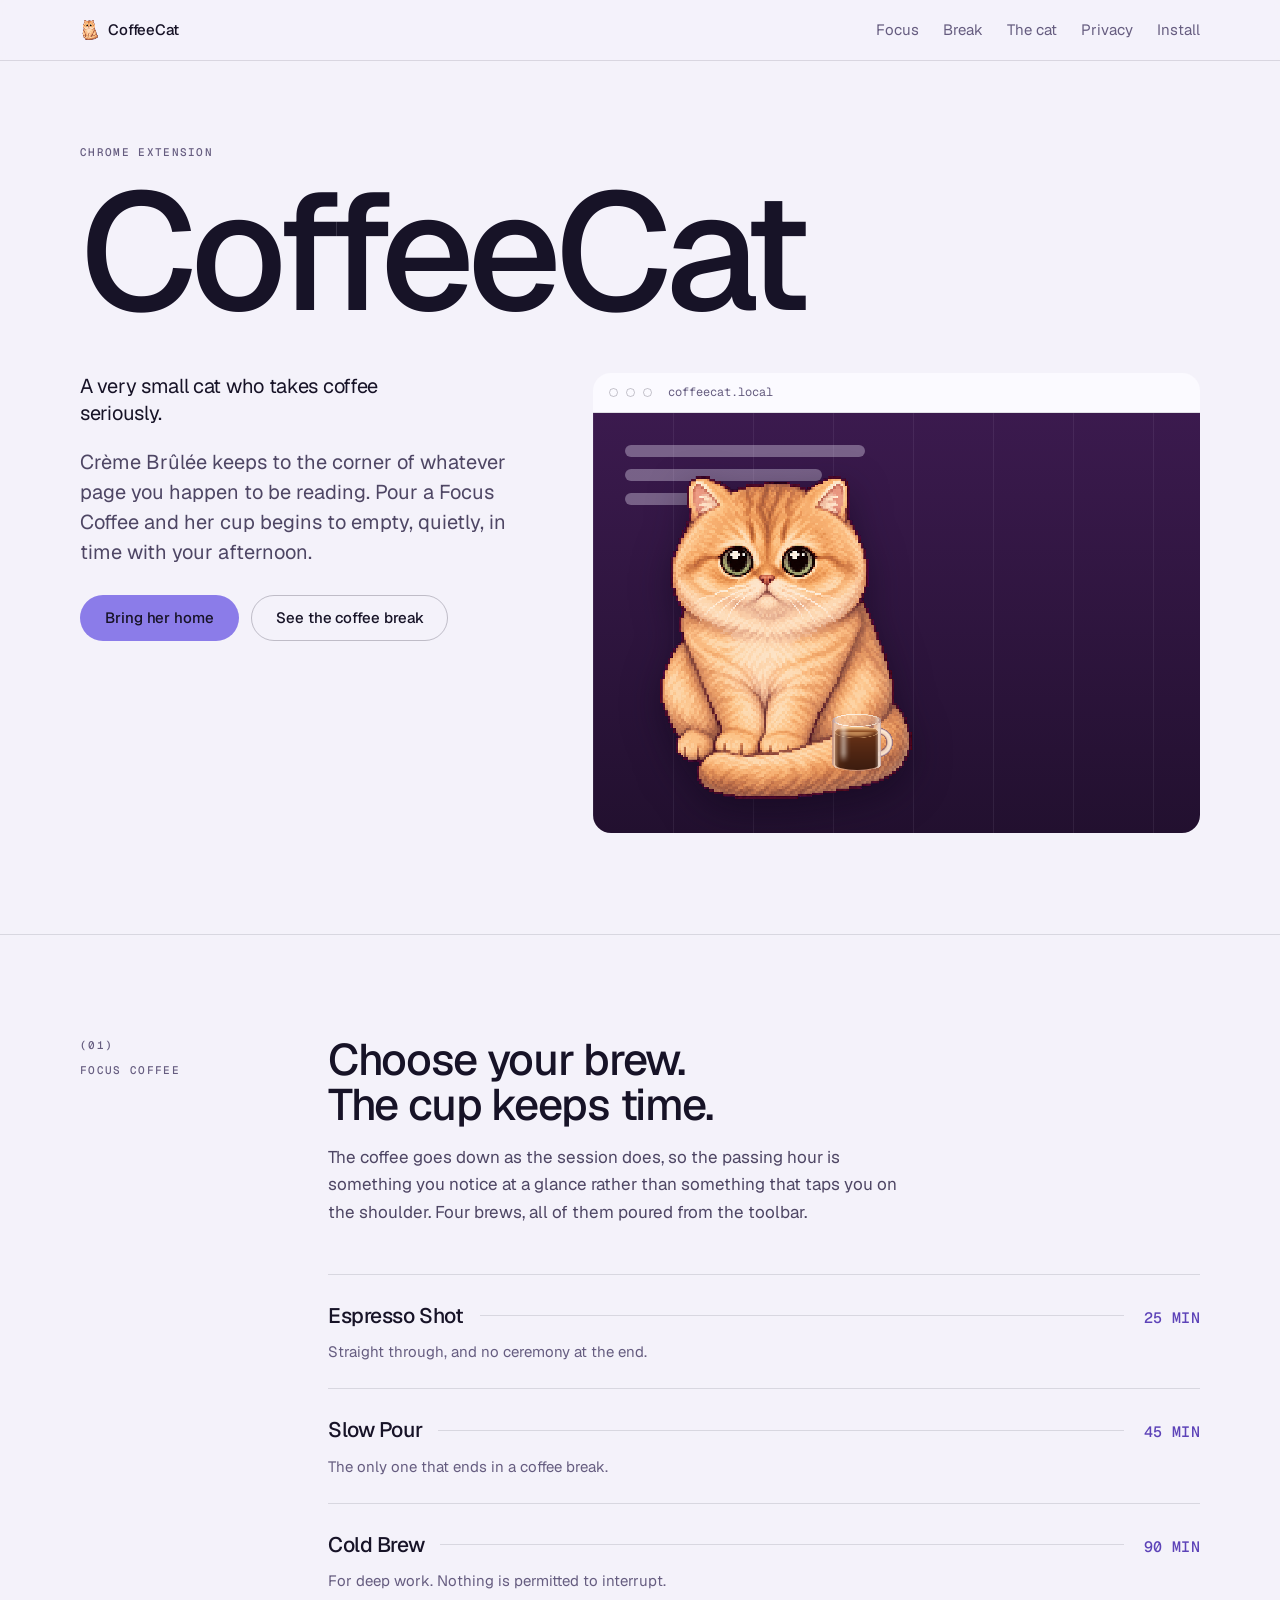
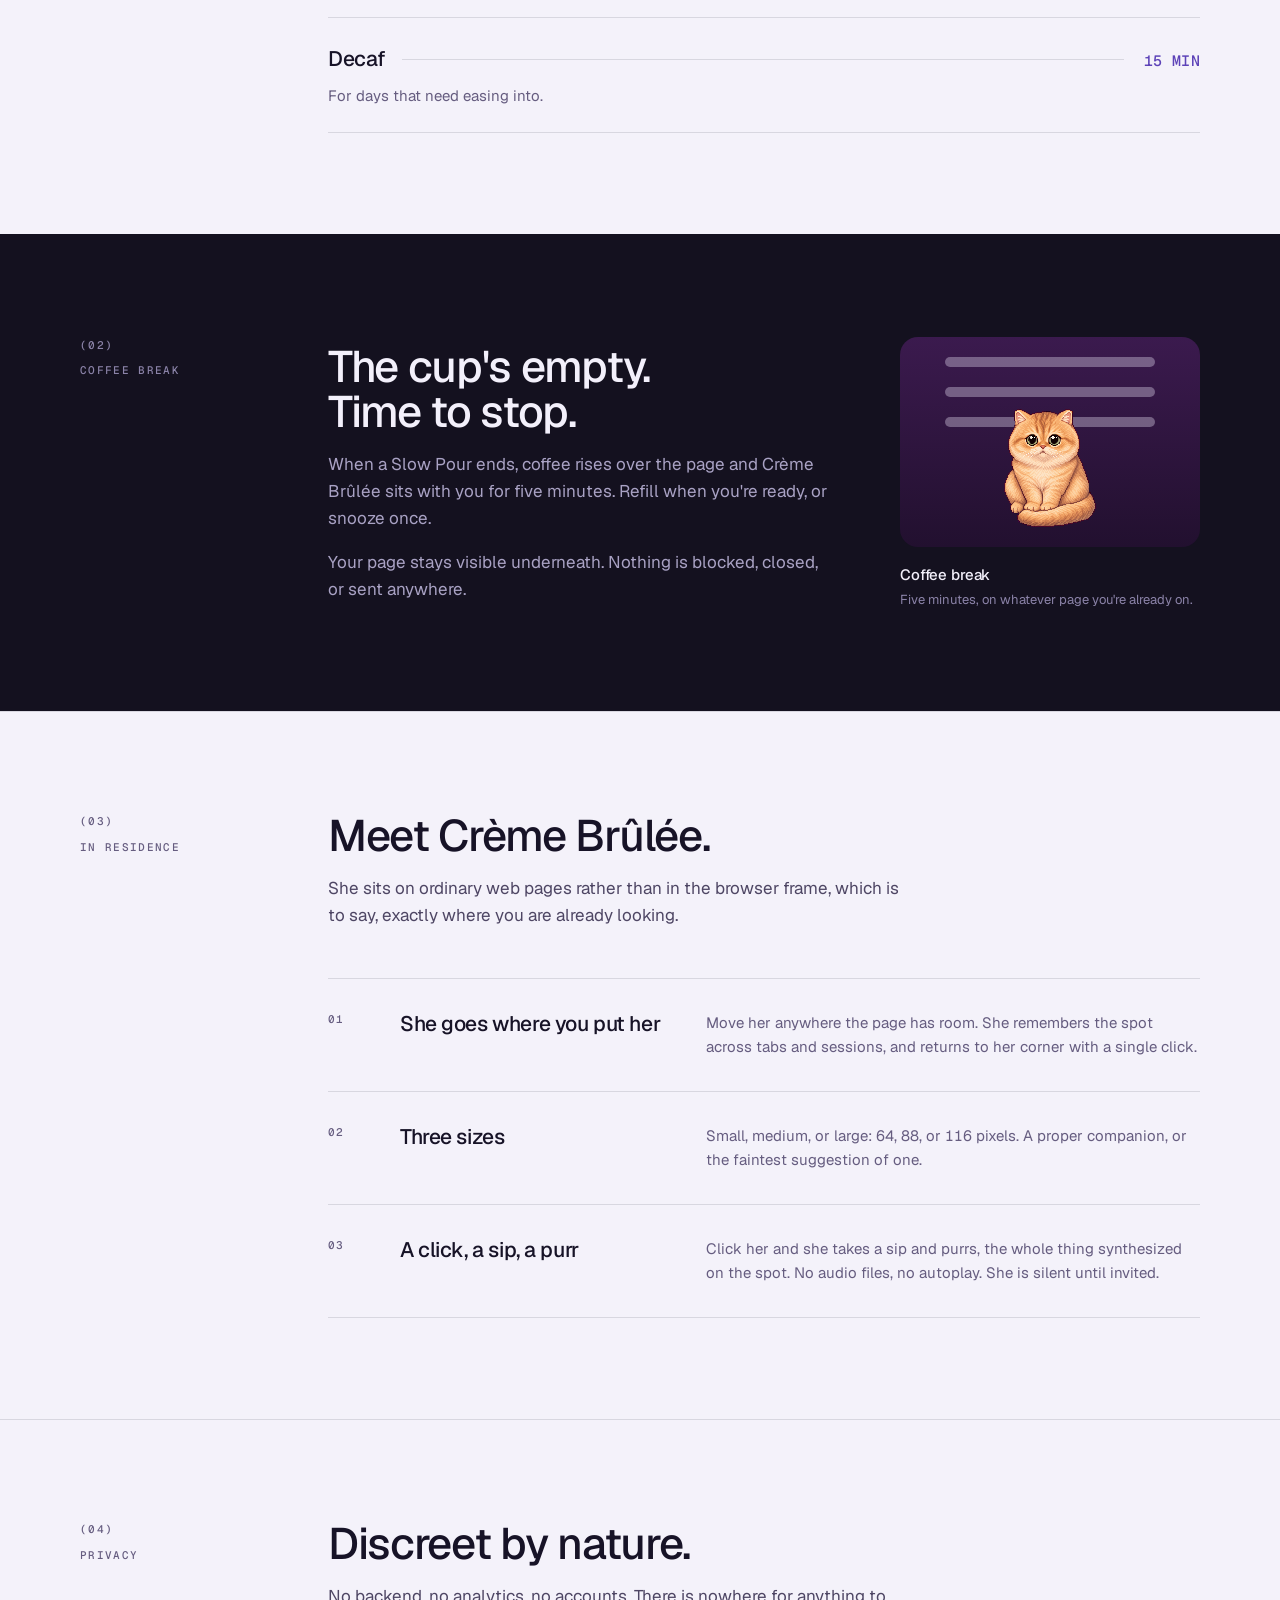
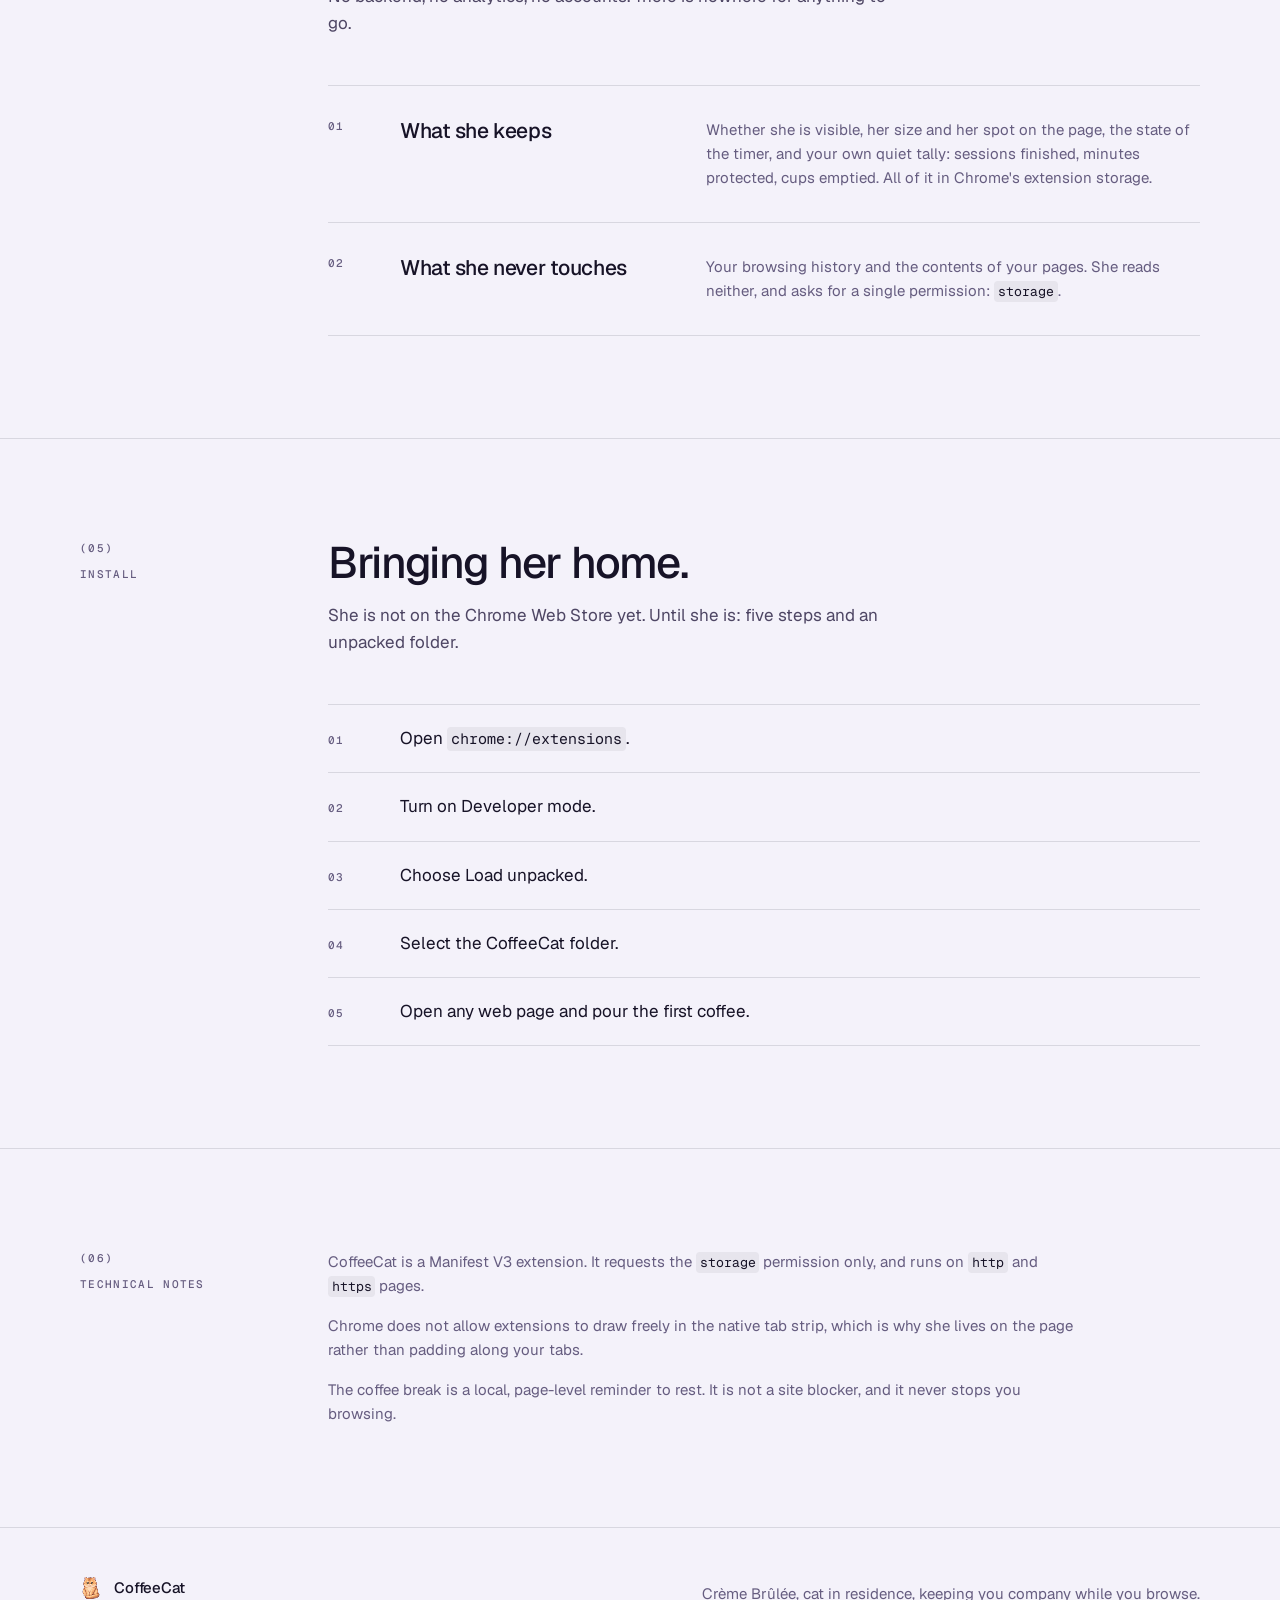
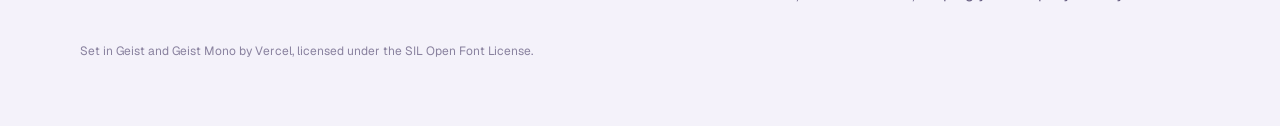
==== commit 98a97534: "fixing css" ====
--- a/site/index.html
+++ b/site/index.html
@@ -3,8 +3,8 @@
   <head>
     <meta charset="utf-8">
     <meta name="viewport" content="width=device-width, initial-scale=1">
-    <title>CoffeeCat — a cozy pixel coffee cat for your browser</title>
-    <meta name="description" content="A tiny coffee cat that chills with you while you browse. Start a Focus Coffee timer, watch the cup drain, and take a gentle break when the coffee is gone.">
+    <title>CoffeeCat: a pixel coffee cat in residence on your browser</title>
+    <meta name="description" content="Crème Brûlée is a pixel cat in residence on the pages you read. Pour a Focus Coffee, watch her cup empty, and take a five-minute coffee break when it does.">
 
     <!-- Paths are relative to the repo root, not site/. Serve the repo root
          (python3 -m http.server) or ../assets and ../src will 404. Fonts are
@@ -15,7 +15,7 @@
 
     <meta property="og:type" content="website">
     <meta property="og:title" content="CoffeeCat">
-    <meta property="og:description" content="A cozy pixel coffee cat for your browser.">
+    <meta property="og:description" content="A very small cat who takes coffee seriously.">
     <meta property="og:image" content="../assets/coffeecat-buddy.png">
     <meta name="twitter:card" content="summary_large_image">
 
@@ -35,7 +35,7 @@
         <nav class="nav-links" aria-label="Sections">
           <a href="#focus">Focus</a>
           <a href="#gatekeeper">Break</a>
-          <a href="#buddy">Buddy</a>
+          <a href="#buddy">The cat</a>
           <a href="#privacy">Privacy</a>
           <a href="#install">Install</a>
         </nav>
@@ -54,15 +54,15 @@
 
           <div class="hero-lower">
             <div class="hero-copy">
-              <p class="tagline" data-reveal>A cozy pixel coffee cat for your browser.</p>
-              <p class="lede" data-reveal>Keep a tiny companion on the pages you browse, start a gentle Focus Coffee timer, and watch the cup drain as time runs out.</p>
+              <p class="tagline" data-reveal>A very small cat who takes coffee seriously.</p>
+              <p class="lede" data-reveal>Crème Brûlée keeps to the corner of whatever page you happen to be reading. Pour a Focus Coffee and her cup begins to empty, quietly, in time with your afternoon.</p>
               <div class="hero-actions" data-reveal>
-                <a class="btn" href="#install">Load locally</a>
-                <a class="btn secondary" href="#gatekeeper">See the break</a>
-              </div>
-            </div>
-
-            <figure class="browser-demo" data-reveal role="img" aria-label="A mock web page with the CoffeeCat buddy and its coffee cup sitting in the corner. The cup slowly drains.">
+                <a class="btn" href="#install">Bring her home</a>
+                <a class="btn secondary" href="#gatekeeper">See the coffee break</a>
+              </div>
+            </div>
+
+            <figure class="browser-demo" data-reveal role="img" aria-label="A mock web page with Crème Brûlée and her coffee cup settled in the corner. The cup slowly empties.">
               <div class="browser-bar">
                 <span></span>
                 <span></span>
@@ -101,30 +101,30 @@
           </div>
           <div class="act-body">
             <div class="section-head" data-reveal>
-              <h2>Pick a brew. The cup is the timer.</h2>
-              <p>The cup drains as your session runs out, so time passing is something you glance at instead of something that interrupts you. Four brews, chosen from the toolbar popup.</p>
+              <h2>Choose your brew. The cup keeps time.</h2>
+              <p>The coffee goes down as the session does, so the passing hour is something you notice at a glance rather than something that taps you on the shoulder. Four brews, all of them poured from the toolbar.</p>
             </div>
 
             <dl class="index">
               <div class="index-row" data-reveal>
                 <dt>Espresso Shot</dt>
                 <dd class="dose">25 min</dd>
-                <dd class="note">25 minutes, straight through.</dd>
+                <dd class="note">Straight through, and no ceremony at the end.</dd>
               </div>
               <div class="index-row" data-reveal>
                 <dt>Slow Pour</dt>
                 <dd class="dose">45 min</dd>
-                <dd class="note">45 minutes, then a 5-minute coffee flood.</dd>
+                <dd class="note">The only one that ends in a coffee break.</dd>
               </div>
               <div class="index-row" data-reveal>
                 <dt>Cold Brew</dt>
                 <dd class="dose">90 min</dd>
-                <dd class="note">90 minutes. Deep work, no interruptions.</dd>
+                <dd class="note">For deep work. Nothing is permitted to interrupt.</dd>
               </div>
               <div class="index-row" data-reveal>
                 <dt>Decaf</dt>
                 <dd class="dose">15 min</dd>
-                <dd class="note">15 minutes. A low-pressure start.</dd>
+                <dd class="note">For days that need easing into.</dd>
               </div>
             </dl>
           </div>
@@ -138,15 +138,15 @@
         <div class="wrap act-grid">
           <div class="act-label" data-reveal>
             <span class="num">(02)</span>
-            <p class="eyebrow">V2 Gentle Gatekeeper</p>
+            <p class="eyebrow">Coffee break</p>
           </div>
           <div class="act-body band">
             <div class="band-copy" data-reveal>
-              <h2>Coffee's gone. Tiny break.</h2>
-              <p>CoffeeCat V2 turns the end of a Slow Pour into a humane interruption. Wherever you are browsing, the page fills with semi-transparent coffee, CoffeeCat steps in, and a five-minute break begins. Refill when you are ready, or snooze once.</p>
-              <p>The page stays visible underneath. Nothing is blocked, closed, or sent anywhere.</p>
-            </div>
-            <figure class="flood-preview" data-reveal role="img" aria-label="Preview of the coffee flood break: coffee rises up a mock page while CoffeeCat waits at the bottom.">
+              <h2>The cup's empty. Time to stop.</h2>
+              <p>When a Slow Pour ends, coffee rises over the page and Crème Brûlée sits with you for five minutes. Refill when you're ready, or snooze once.</p>
+              <p>Your page stays visible underneath. Nothing is blocked, closed, or sent anywhere.</p>
+            </div>
+            <figure class="flood-preview" data-reveal role="img" aria-label="Preview of the coffee break: coffee rises up a mock page while Crème Brûlée waits at the bottom.">
               <div class="flood-page">
                 <span></span>
                 <span></span>
@@ -155,8 +155,8 @@
                 <img src="../assets/coffeecat-buddy.png" alt="">
               </div>
               <figcaption>
-                <strong>Coffee flood break</strong>
-                <small>The feed stays visible, but the coffee takes over.</small>
+                <strong>Coffee break</strong>
+                <small>Five minutes, on whatever page you're already on.</small>
               </figcaption>
             </figure>
           </div>
@@ -167,29 +167,29 @@
         <div class="wrap act-grid">
           <div class="act-label" data-reveal>
             <span class="num">(03)</span>
-            <p class="eyebrow">Browser buddy</p>
-          </div>
-          <div class="act-body">
-            <div class="section-head" data-reveal>
-              <h2>A desk pet that lives on the page.</h2>
-              <p>CoffeeCat sits on normal web pages rather than the browser frame, so it is always in the same place you are already looking.</p>
+            <p class="eyebrow">In residence</p>
+          </div>
+          <div class="act-body">
+            <div class="section-head" data-reveal>
+              <h2>Meet Crème Brûlée.</h2>
+              <p>She sits on ordinary web pages rather than in the browser frame, which is to say, exactly where you are already looking.</p>
             </div>
 
             <div class="rows">
               <article class="row" data-reveal>
                 <span class="row-num" aria-hidden="true">01</span>
-                <h3>Drag anywhere</h3>
-                <p>Move the cat wherever it suits the page. The position is remembered across tabs and sessions, and one click resets it to the corner.</p>
+                <h3>She goes where you put her</h3>
+                <p>Move her anywhere the page has room. She remembers the spot across tabs and sessions, and returns to her corner with a single click.</p>
               </article>
               <article class="row" data-reveal>
                 <span class="row-num" aria-hidden="true">02</span>
                 <h3>Three sizes</h3>
-                <p>Small, medium, or large — 64, 88, or 116 pixels — depending on whether you want a companion or a barely-there presence.</p>
+                <p>Small, medium, or large: 64, 88, or 116 pixels. A proper companion, or the faintest suggestion of one.</p>
               </article>
               <article class="row" data-reveal>
                 <span class="row-num" aria-hidden="true">03</span>
-                <h3>Click to sip and purr</h3>
-                <p>Clicking the cat plays a short sip animation and a soft synthesized purr. No audio files, no autoplay, nothing plays until you click.</p>
+                <h3>A click, a sip, a purr</h3>
+                <p>Click her and she takes a sip and purrs, the whole thing synthesized on the spot. No audio files, no autoplay. She is silent until invited.</p>
               </article>
             </div>
           </div>
@@ -204,20 +204,20 @@
           </div>
           <div class="act-body">
             <div class="section-head" data-reveal>
-              <h2>Local by default.</h2>
-              <p>CoffeeCat has no backend, no analytics, no accounts, and no social login. There is nowhere for your data to go.</p>
+              <h2>Discreet by nature.</h2>
+              <p>No backend, no analytics, no accounts. There is nowhere for anything to go.</p>
             </div>
 
             <div class="rows">
               <article class="row" data-reveal>
                 <span class="row-num" aria-hidden="true">01</span>
-                <h3>What it stores</h3>
-                <p>Whether the cat is shown, its size, its position on the page, the current timer state, and local focus stats — sessions completed, minutes protected, cups finished. All of it in Chrome extension storage.</p>
+                <h3>What she keeps</h3>
+                <p>Whether she is visible, her size and her spot on the page, the state of the timer, and your own quiet tally: sessions finished, minutes protected, cups emptied. All of it in Chrome's extension storage.</p>
               </article>
               <article class="row" data-reveal>
                 <span class="row-num" aria-hidden="true">02</span>
-                <h3>What it never touches</h3>
-                <p>CoffeeCat does not collect browsing history or page content, and requests exactly one permission: <code>storage</code>.</p>
+                <h3>What she never touches</h3>
+                <p>Your browsing history and the contents of your pages. She reads neither, and asks for a single permission: <code>storage</code>.</p>
               </article>
             </div>
           </div>
@@ -232,8 +232,8 @@
           </div>
           <div class="act-body">
             <div class="section-head" data-reveal>
-              <h2>Load it locally.</h2>
-              <p>CoffeeCat is not published to the Chrome Web Store yet. For now, load the unpacked folder.</p>
+              <h2>Bringing her home.</h2>
+              <p>She is not on the Chrome Web Store yet. Until she is: five steps and an unpacked folder.</p>
             </div>
 
             <ol class="steps">
@@ -244,7 +244,7 @@
               <li data-reveal><span>Turn on Developer mode.</span></li>
               <li data-reveal><span>Choose Load unpacked.</span></li>
               <li data-reveal><span>Select the CoffeeCat folder.</span></li>
-              <li data-reveal><span>Visit a normal web page and start Focus Coffee.</span></li>
+              <li data-reveal><span>Open any web page and pour the first coffee.</span></li>
             </ol>
           </div>
         </div>
@@ -258,8 +258,8 @@
           </div>
           <div class="act-body notes" data-reveal>
             <p>CoffeeCat is a Manifest V3 extension. It requests the <code>storage</code> permission only, and runs on <code>http</code> and <code>https</code> pages.</p>
-            <p>Chrome does not allow extensions to draw freely in the native tab strip, so CoffeeCat appears as an on-page buddy instead of a character that walks along your tabs.</p>
-            <p>The coffee flood is a local, page-level break reminder. It is not a network blocker and does not prevent you from browsing.</p>
+            <p>Chrome does not allow extensions to draw freely in the native tab strip, which is why she lives on the page rather than padding along your tabs.</p>
+            <p>The coffee break is a local, page-level reminder to rest. It is not a site blocker, and it never stops you browsing.</p>
           </div>
         </div>
       </section>
@@ -271,7 +271,7 @@
           <img src="../assets/icons/icon-48.png" alt="">
           CoffeeCat
         </span>
-        <p>A tiny coffee cat that chills with you while you browse.</p>
+        <p>Crème Brûlée, cat in residence, keeping you company while you browse.</p>
         <small>Set in Geist and Geist Mono by Vercel, licensed under the SIL Open Font License.</small>
       </div>
     </footer>
--- a/site/styles.css
+++ b/site/styles.css
@@ -24,7 +24,20 @@
      - The .demo-cup geometry block. Those --win-* / --liq-* values are written
        by script.js from tools/render_mug.py output; the site must not drift
        from the sprite the extension actually ships.
-     - The accent. #a85a2e was contrast-audited in src/popup.css:39-45. */
+
+   Hue pass (this revision). The page was built on #a85a2e terracotta, which is
+   close enough to Anthropic's clay to read as borrowed, and it fought the one
+   thing on the page that has to stay warm: an orange cat. Two warm families
+   competing is why the chrome never settled. The page now runs a violet
+   family (phantom.com's) as the UI colour and leaves warmth entirely to the
+   art -- the cat, the coffee, the crema. Complement, not competition.
+
+   The load-bearing rule, and the reason the buttons looked wrong even in the
+   old palette: a light accent is a FILL, not a text colour. #ab9ff2 carries
+   white at 2.3:1 -- nowhere near legible -- so the primary button is dark ink
+   on lavender, which is how Phantom actually sets it. Text-on-paper uses a
+   separate, much darker stop (--accent-text). Getting these two confused is
+   what produces the washed-out lavender button you see on most clones. */
 
 /* ---------- Fonts ---------- */
 /* Vendored under site/fonts/ (SIL OFL, see fonts/LICENSE.txt). Self-hosted
@@ -72,31 +85,60 @@
   --s5: 20px;  --s6: 24px;  --s7: 32px;  --s8: 48px;
   --s9: 64px;  --s10: 96px;
 
-  /* Six values for the entire page. Contrast against --paper, all AA at body
-     size: ink 17.2:1, ink-2 6.7:1, ink-3 4.8:1, accent-text 5.9:1. */
-  --paper: #f4f2ef;
-  --panel: #faf9f7;
-  --ink: #16130f;
-  --ink-2: #5c534b;
-  --ink-3: #736b62;
-  --rule: rgba(22, 19, 15, 0.12);
-  --rule-strong: rgba(22, 19, 15, 0.24);
-
-  /* Fill vs. text are separate values. #a85a2e carries white at 5.0:1 as a
-     button fill, but only 4.5:1 as text on --paper -- too close to the line for
-     15px mono. The darker stop is the popup's --accent-label. */
-  --accent: #a85a2e;
-  --accent-hover: #96502a;
-  --accent-text: #8f4a22;
-  --on-accent: #ffffff;
+  /* Six values for the entire page. The neutrals are not grey -- every one of
+     them carries a little of the accent's violet, which is what makes a
+     restricted palette read as chosen rather than as default. Contrast against
+     --paper, all AA at body size: ink 16.3:1, ink-2 7.9:1, ink-3 5.5:1,
+     accent-text 6.1:1. */
+  --paper: #f4f2fa;
+  --panel: #fbfaff;
+  --ink: #171327;
+  --ink-2: #4e4664;
+  --ink-3: #665d80;
+  --rule: rgba(23, 19, 39, 0.12);
+  --rule-strong: rgba(23, 19, 39, 0.24);
+
+  /* Three stops of one hue, because one stop cannot do three jobs.
+
+     #ab9ff2 is the brand colour, but it is a *light* colour, and this is a
+     light page. Two separate limits bite:
+       - as a fill it sits 2.1:1 against --paper, under the 3:1 that a control's
+         own boundary needs to be identifiable (WCAG 1.4.11). A lavender pill on
+         near-white paper is legible only because of the text inside it.
+       - as text it is 2.3:1, which is not a text colour under any rule.
+     So the light field runs the fill one step deeper (3.1:1 boundary, 5.3:1
+     for the label) and text three steps deeper. The pale original is not lost:
+     .act--dark hands both jobs back to it, where a dark ground makes it work.
+
+     --accent-hover deepens rather than lightens. Lightening a pale fill on
+     hover weakens the affordance exactly as the pointer commits to it, and it
+     would drag the label under AA -- the deeper stop keeps it at 4.7:1. */
+  --accent: #8b7ce9;
+  --accent-hover: #8272e6;
+  --accent-text: #5d43b8;
+  --on-accent: #171327;
+
+  /* Focus rings are their own token because they cannot use --accent: a 2px
+     lavender ring sits at 2.3:1 against --paper and fails the 3:1 non-text
+     minimum (WCAG 1.4.11). --accent-text clears it at 6.1:1, and because the
+     dark act re-points --accent-text at the light lavender, one declaration
+     stays correct on both fields. */
+  --focus: var(--accent-text);
 
   /* The demo "web page" surface. Deliberately constant: it depicts a page being
-     browsed, not site chrome. Both stops are real CAT_RAMP entries, so the
-     orange fur reads as lit by its own shadow family. */
-  --demo-top: #531a26;
-  --demo-bot: #470928;
-  --on-demo: rgba(255, 248, 239, 0.34);
-  --on-demo-faint: rgba(255, 248, 239, 0.07);
+     browsed, not site chrome.
+
+     Previously both stops were CAT_RAMP entries (#531a26 / #470928) so the fur
+     sat in its own shadow family. That tie is now half kept and half traded on
+     purpose: the field is violet so it belongs to the palette, but it lands on
+     the warm plum side of violet -- the cat's darkest edge is #470928 (EDGE in
+     tools/render_mug.py), and running the panel too blue would leave the
+     silhouette floating on an unrelated hue. Do not push these toward indigo
+     without looking at the cat. */
+  --demo-top: #3b1a4e;
+  --demo-bot: #22102f;
+  --on-demo: rgba(242, 237, 255, 0.34);
+  --on-demo-faint: rgba(242, 237, 255, 0.07);
 
   /* Type. Display is driven off --u; everything from the lede down is fixed so
      it respects the browser's font-size setting. */
@@ -236,7 +278,7 @@
      inline <code> visibly detaches from it. */
   padding: 0.15em 0.28em;
   border-radius: 4px;
-  background: rgba(22, 19, 15, 0.06);
+  background: rgba(23, 19, 39, 0.06);
   color: var(--ink);
   font-family: var(--font-mono);
   font-size: 0.88em;
@@ -330,13 +372,13 @@
 }
 
 .btn.secondary:hover {
-  background: rgba(22, 19, 15, 0.04);
+  background: rgba(23, 19, 39, 0.04);
   border-color: var(--ink);
 }
 
 a:focus-visible,
 button:focus-visible {
-  outline: 2px solid var(--accent);
+  outline: 2px solid var(--focus);
   outline-offset: 3px;
   border-radius: 2px;
 }
@@ -516,7 +558,7 @@
   width: 100%;
   display: block;
   image-rendering: pixelated;
-  filter: drop-shadow(0 14px 18px rgba(20, 8, 14, 0.45));
+  filter: drop-shadow(0 14px 18px rgba(14, 6, 26, 0.5));
 }
 
 /* The demo cup is the extension's own sprite, not a lookalike drawn in CSS.
@@ -627,14 +669,21 @@
 .act--dark {
   /* Scoped token override rather than a media query: this section is dark
      because of what it depicts, not because of a system preference. */
-  --paper: #100e0c;
-  --panel: #1a1714;
-  --ink: #f6f2ec;
-  --ink-2: #a8a099;
-  --ink-3: #8a827a;
-  --rule: rgba(246, 242, 236, 0.14);
-  --rule-strong: rgba(246, 242, 236, 0.28);
-  --accent-text: #f2ad74;
+  --paper: #14111f;
+  --panel: #1e1a2e;
+  --ink: #f3f0fb;
+  --ink-2: #a9a2c4;
+  --ink-3: #8b83a8;
+  --rule: rgba(243, 240, 251, 0.14);
+  --rule-strong: rgba(243, 240, 251, 0.28);
+  /* On the dark field the brand lavender is finally usable at full strength --
+     7.9:1 as text, and any fill made of it is unmistakable against #14111f --
+     so the three light-field stops collapse back into one colour. This is the
+     only place on the page the brand hue appears undiluted, which is most of
+     why the dark act reads as an event rather than as a colour inversion. */
+  --accent: #ab9ff2;
+  --accent-hover: #bcb0f5;
+  --accent-text: #ab9ff2;
 
   background: var(--paper);
   color: var(--ink-2);
@@ -693,6 +742,10 @@
   image-rendering: pixelated;
 }
 
+/* The last warm colours on the page, and deliberately so: this is coffee, not
+   chrome. The violet field is what lets them stay warm without the page
+   reading as two competing temperatures -- against the old terracotta UI these
+   browns were just more of the same. Do not violet-shift the flood. */
 .flood-coffee {
   position: absolute;
   inset: 0;
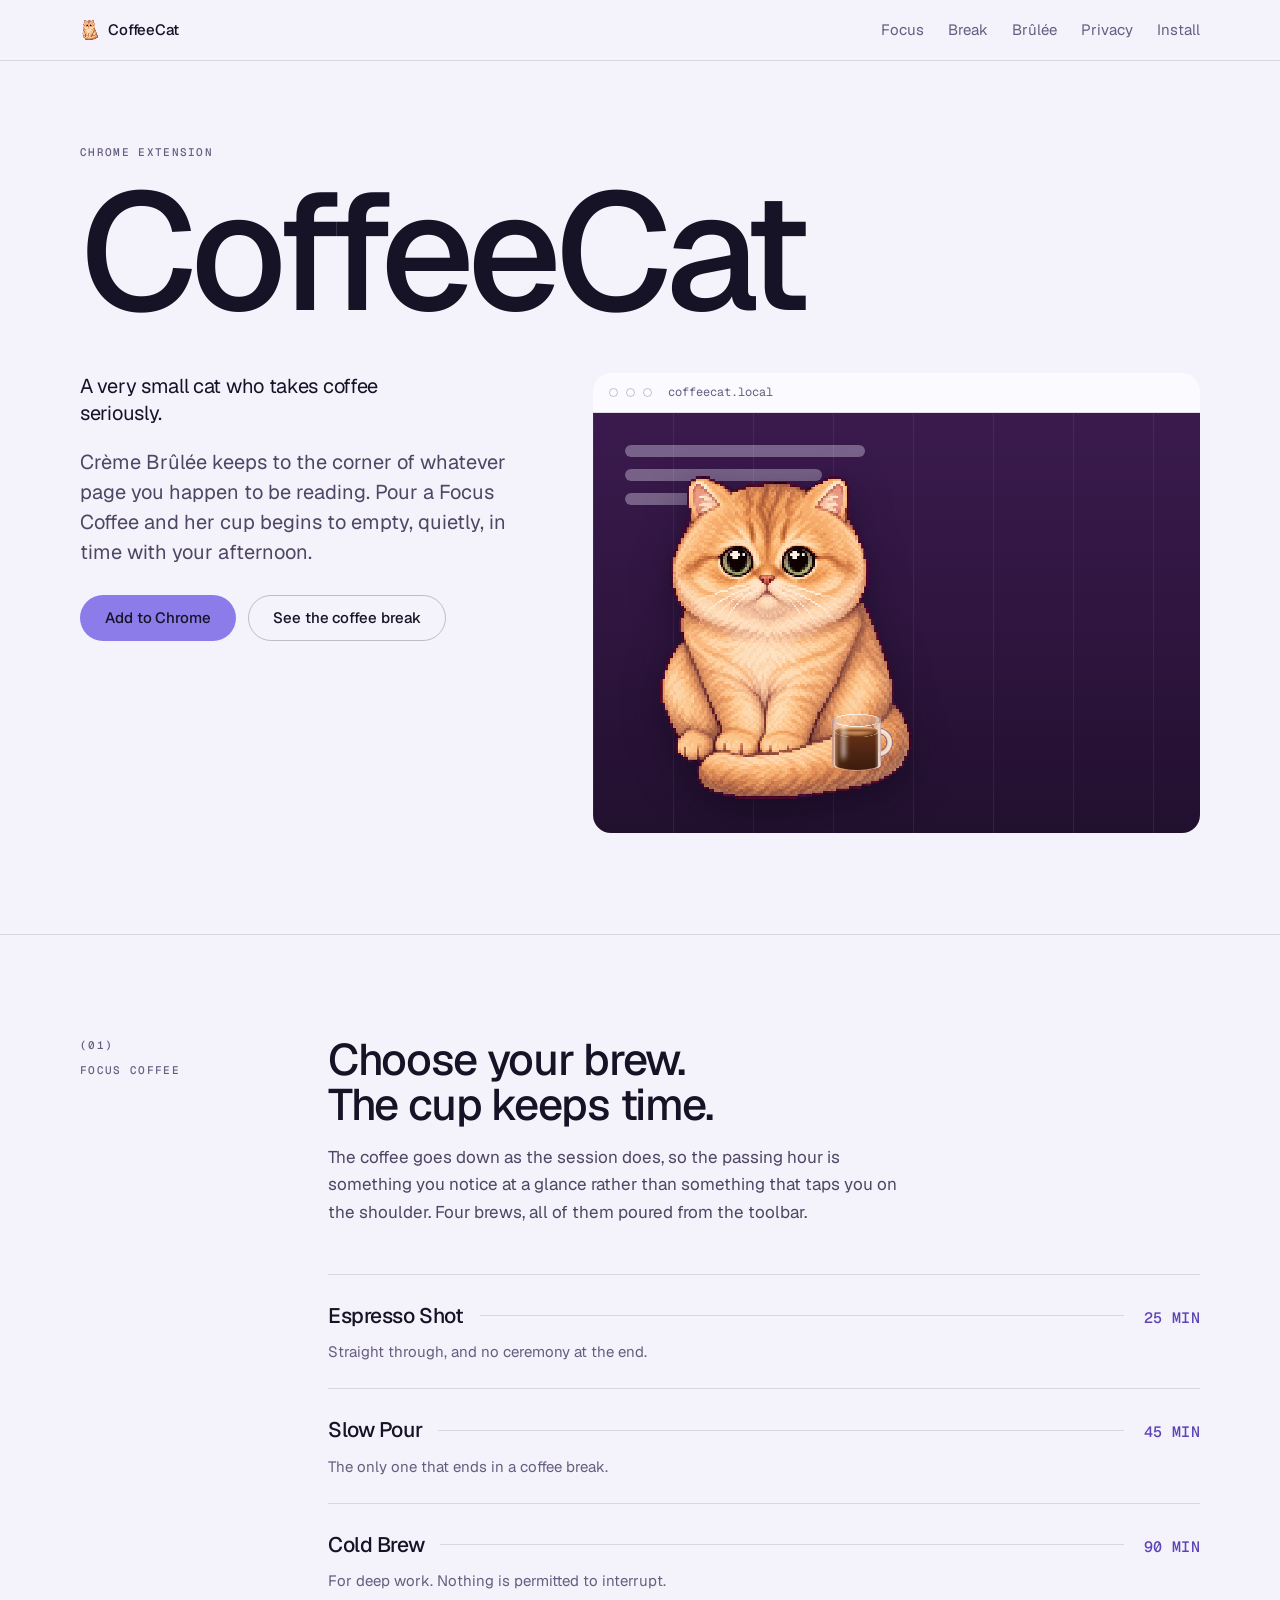
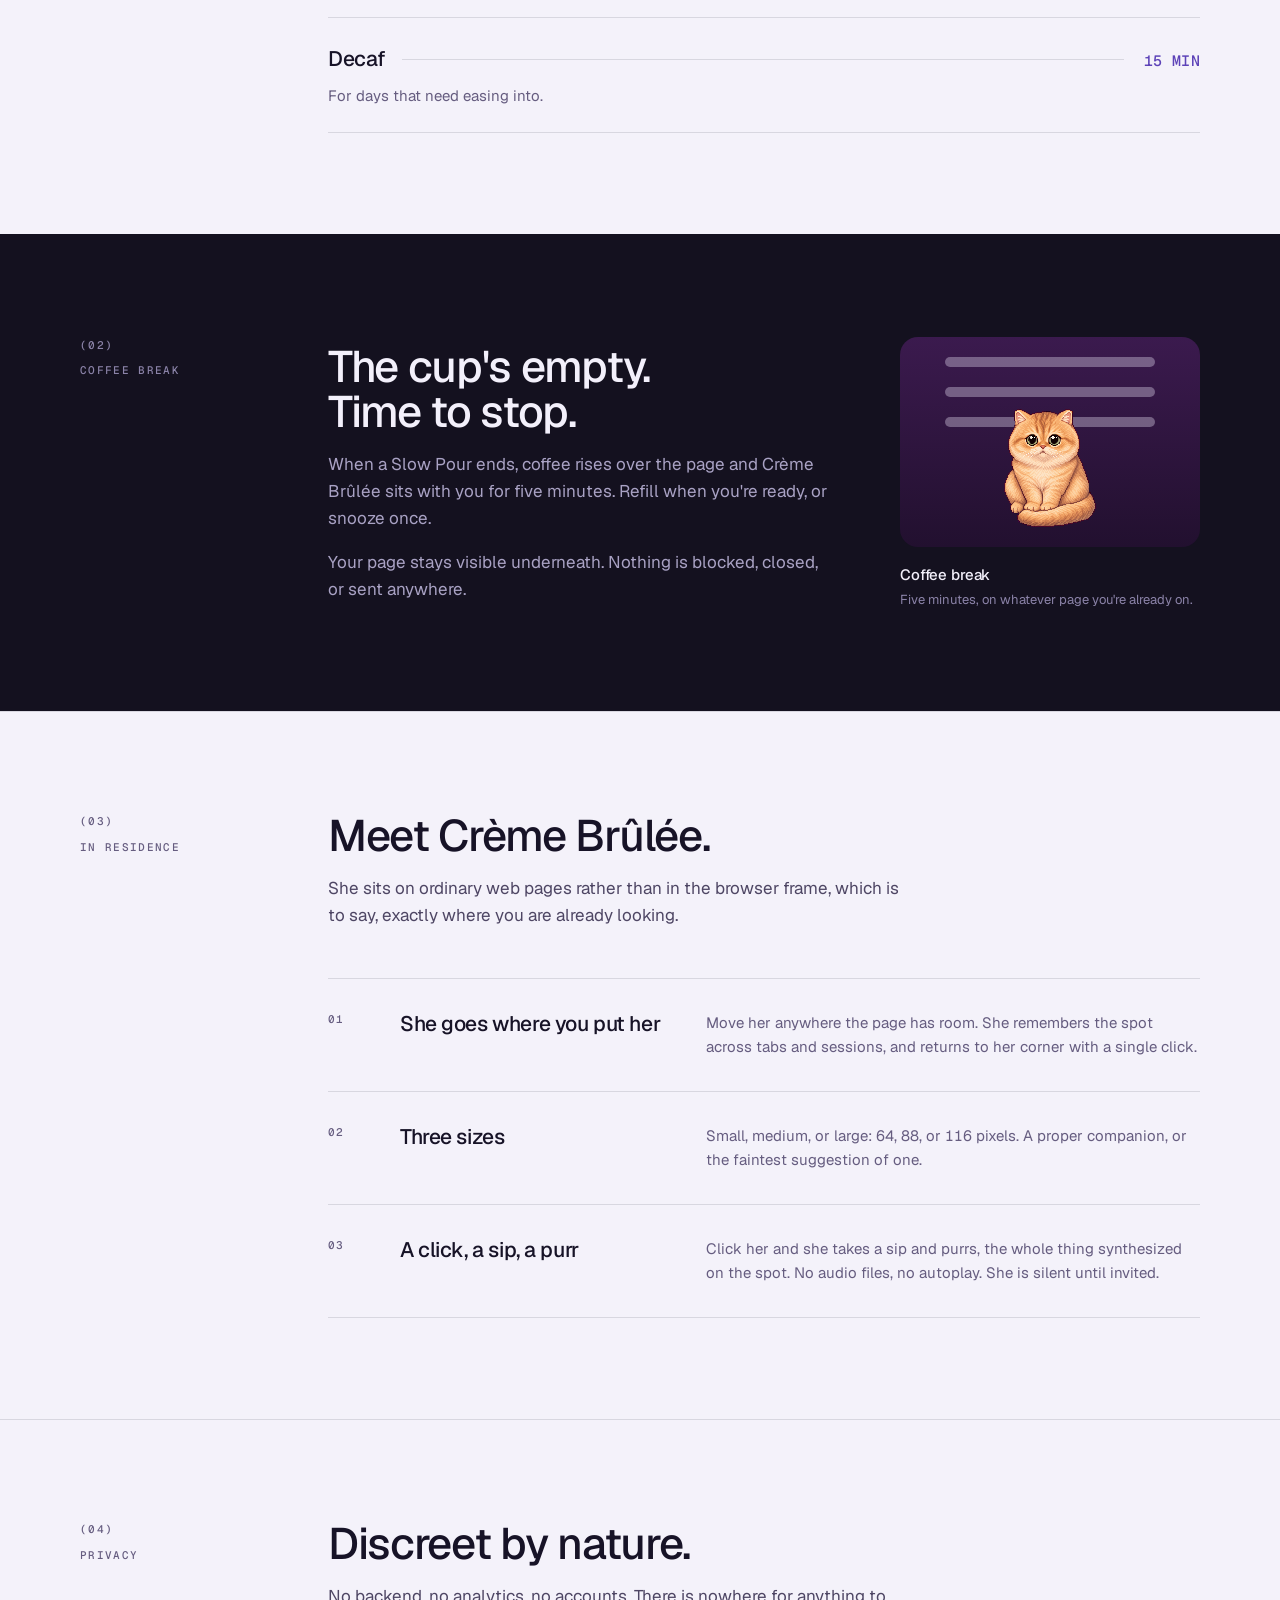
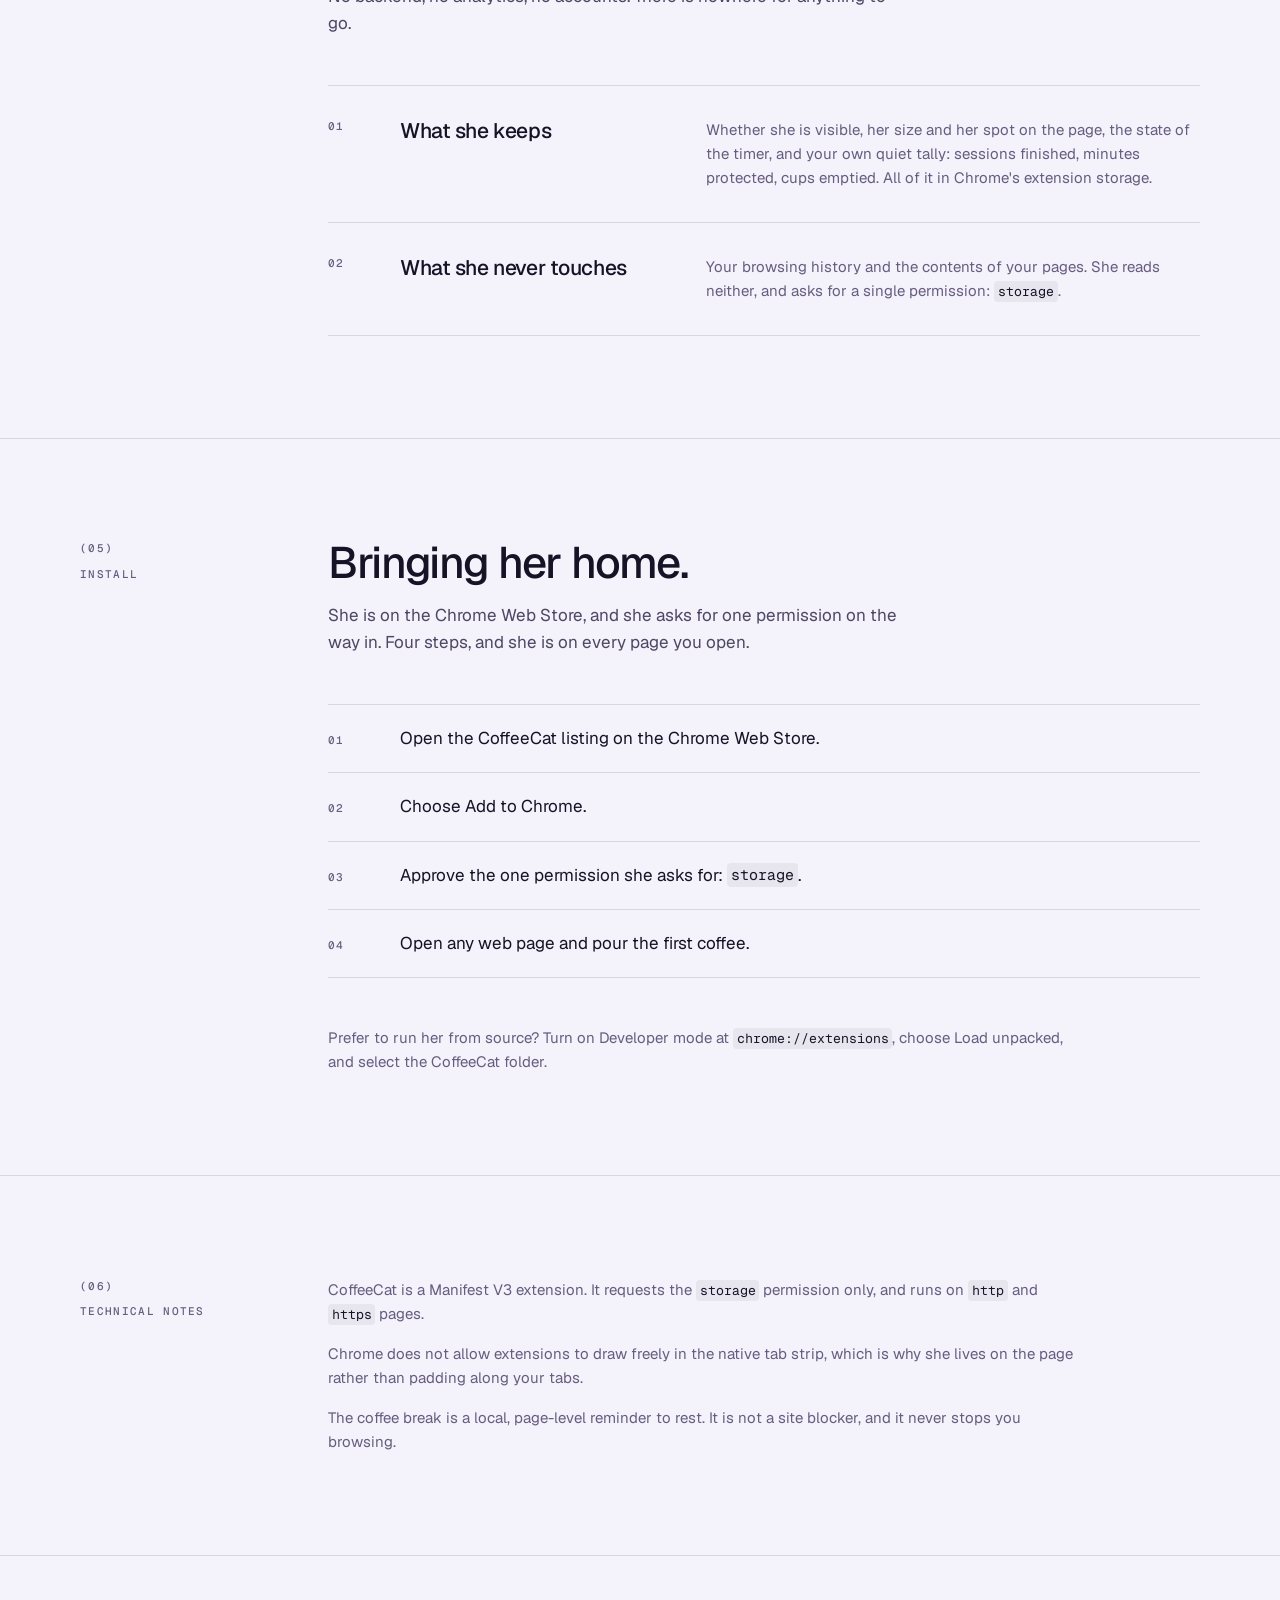
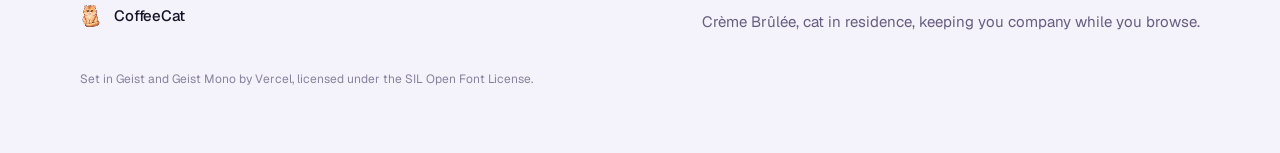
==== commit a27d4718: "update" ====
--- a/site/index.html
+++ b/site/index.html
@@ -4,7 +4,7 @@
     <meta charset="utf-8">
     <meta name="viewport" content="width=device-width, initial-scale=1">
     <title>CoffeeCat: a pixel coffee cat in residence on your browser</title>
-    <meta name="description" content="Crème Brûlée is a pixel cat in residence on the pages you read. Pour a Focus Coffee, watch her cup empty, and take a five-minute coffee break when it does.">
+    <meta name="description" content="Crème Brûlée is a pixel cat in residence on the pages you read. Pour a Focus Coffee, watch her cup empty, and take a five-minute coffee break when it does. Add her to Chrome in one click.">
 
     <!-- Paths are relative to the repo root, not site/. Serve the repo root
          (python3 -m http.server) or ../assets and ../src will 404. Fonts are
@@ -35,7 +35,7 @@
         <nav class="nav-links" aria-label="Sections">
           <a href="#focus">Focus</a>
           <a href="#gatekeeper">Break</a>
-          <a href="#buddy">The cat</a>
+          <a href="#buddy">Brûlée</a>
           <a href="#privacy">Privacy</a>
           <a href="#install">Install</a>
         </nav>
@@ -56,8 +56,11 @@
             <div class="hero-copy">
               <p class="tagline" data-reveal>A very small cat who takes coffee seriously.</p>
               <p class="lede" data-reveal>Crème Brûlée keeps to the corner of whatever page you happen to be reading. Pour a Focus Coffee and her cup begins to empty, quietly, in time with your afternoon.</p>
+              <!-- TODO before publishing: replace REPLACE_WITH_EXTENSION_ID with the
+                   real listing id. Left as an obvious placeholder so a dead link
+                   cannot ship quietly. This is the only store link on the page. -->
               <div class="hero-actions" data-reveal>
-                <a class="btn" href="#install">Bring her home</a>
+                <a class="btn" href="https://chromewebstore.google.com/detail/coffeecat/REPLACE_WITH_EXTENSION_ID">Add to Chrome</a>
                 <a class="btn secondary" href="#gatekeeper">See the coffee break</a>
               </div>
             </div>
@@ -233,19 +236,25 @@
           <div class="act-body">
             <div class="section-head" data-reveal>
               <h2>Bringing her home.</h2>
-              <p>She is not on the Chrome Web Store yet. Until she is: five steps and an unpacked folder.</p>
+              <p>She is on the Chrome Web Store, and she asks for one permission on the way in. Four steps, and she is on every page you open.</p>
             </div>
 
             <ol class="steps">
               <!-- Each step's content is wrapped in a single <span>: the <li> is a
                    grid container, so an inline <code> sibling would otherwise
                    become its own grid item and drop onto the next row. -->
-              <li data-reveal><span>Open <code>chrome://extensions</code>.</span></li>
-              <li data-reveal><span>Turn on Developer mode.</span></li>
-              <li data-reveal><span>Choose Load unpacked.</span></li>
-              <li data-reveal><span>Select the CoffeeCat folder.</span></li>
+              <li data-reveal><span>Open the CoffeeCat listing on the Chrome Web Store.</span></li>
+              <li data-reveal><span>Choose Add to Chrome.</span></li>
+              <li data-reveal><span>Approve the one permission she asks for: <code>storage</code>.</span></li>
               <li data-reveal><span>Open any web page and pour the first coffee.</span></li>
             </ol>
+
+            <!-- Wrapped rather than class="notes" on the <p>: the muted, smaller
+                 type comes from the `.notes p` descendant rule, so the class has
+                 to sit on a parent to take effect. -->
+            <div class="notes" data-reveal>
+              <p>Prefer to run her from source? Turn on Developer mode at <code>chrome://extensions</code>, choose Load unpacked, and select the CoffeeCat folder.</p>
+            </div>
           </div>
         </div>
       </section>
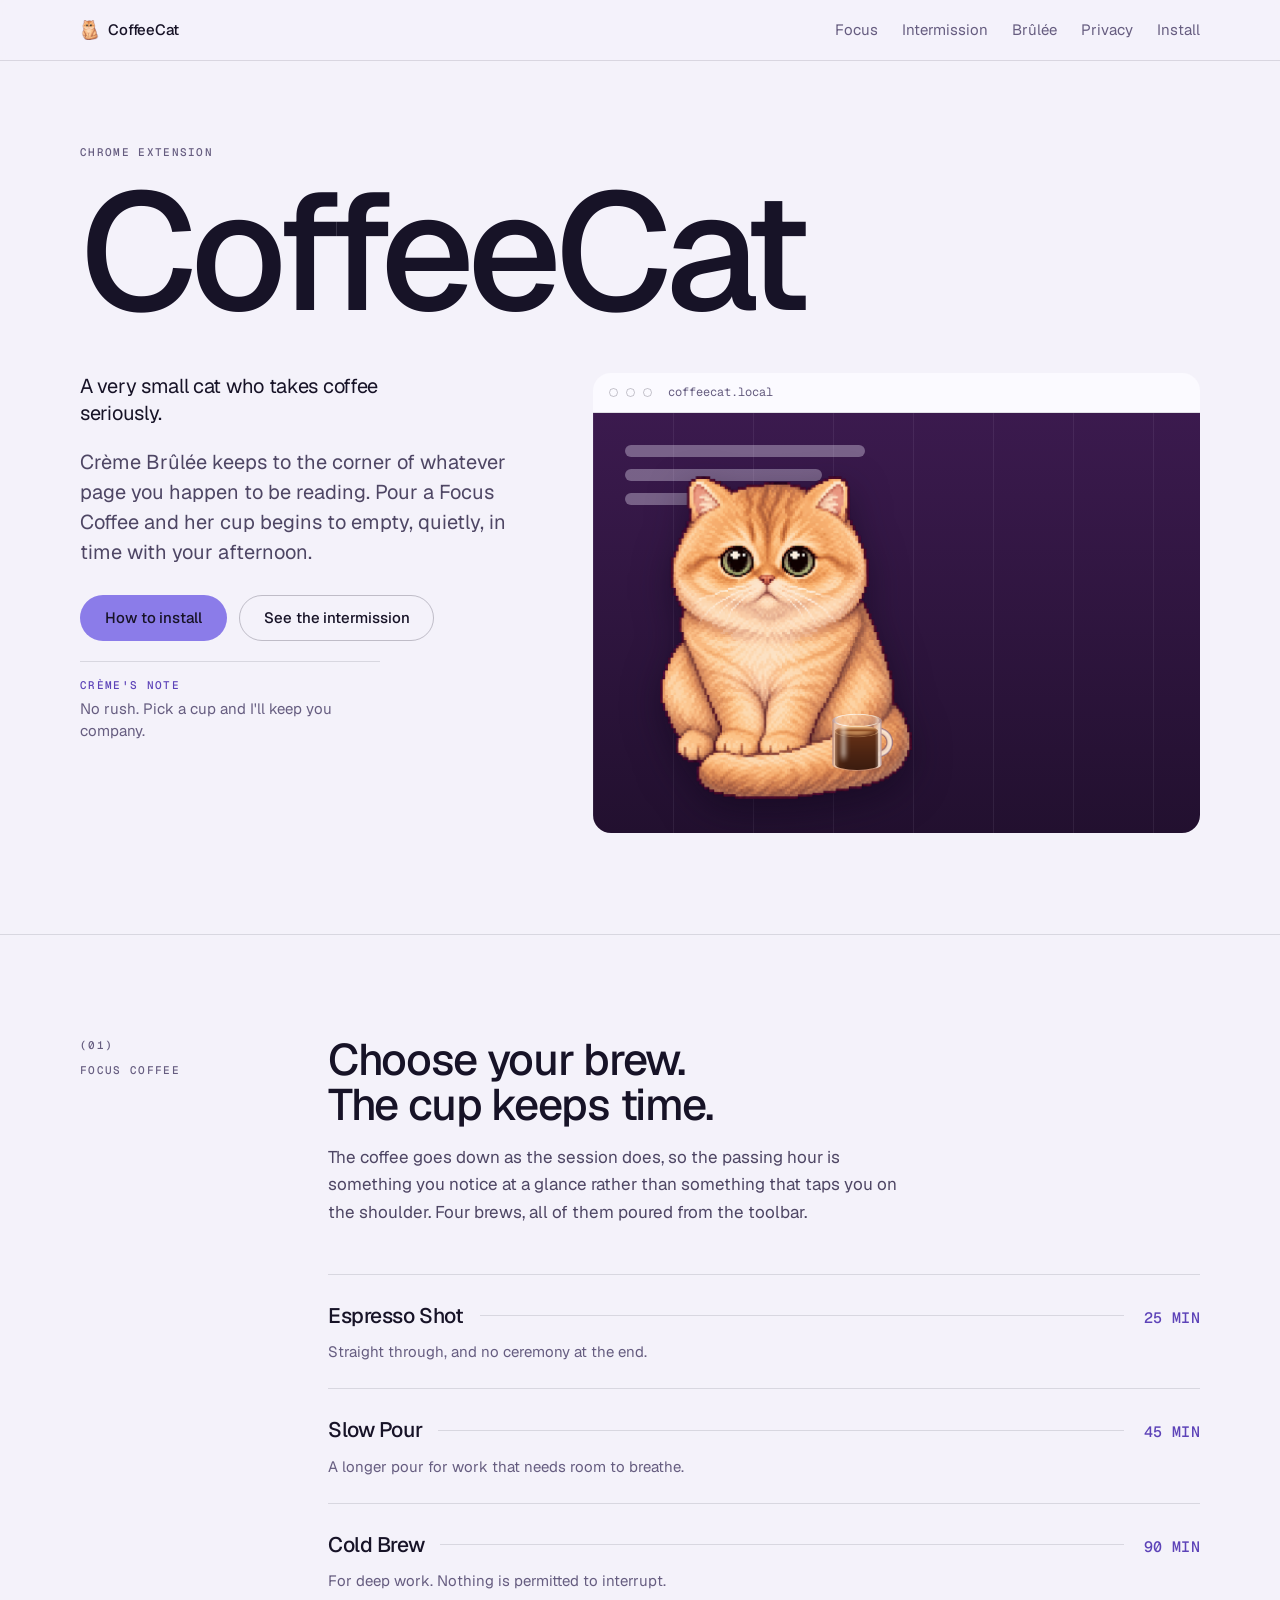
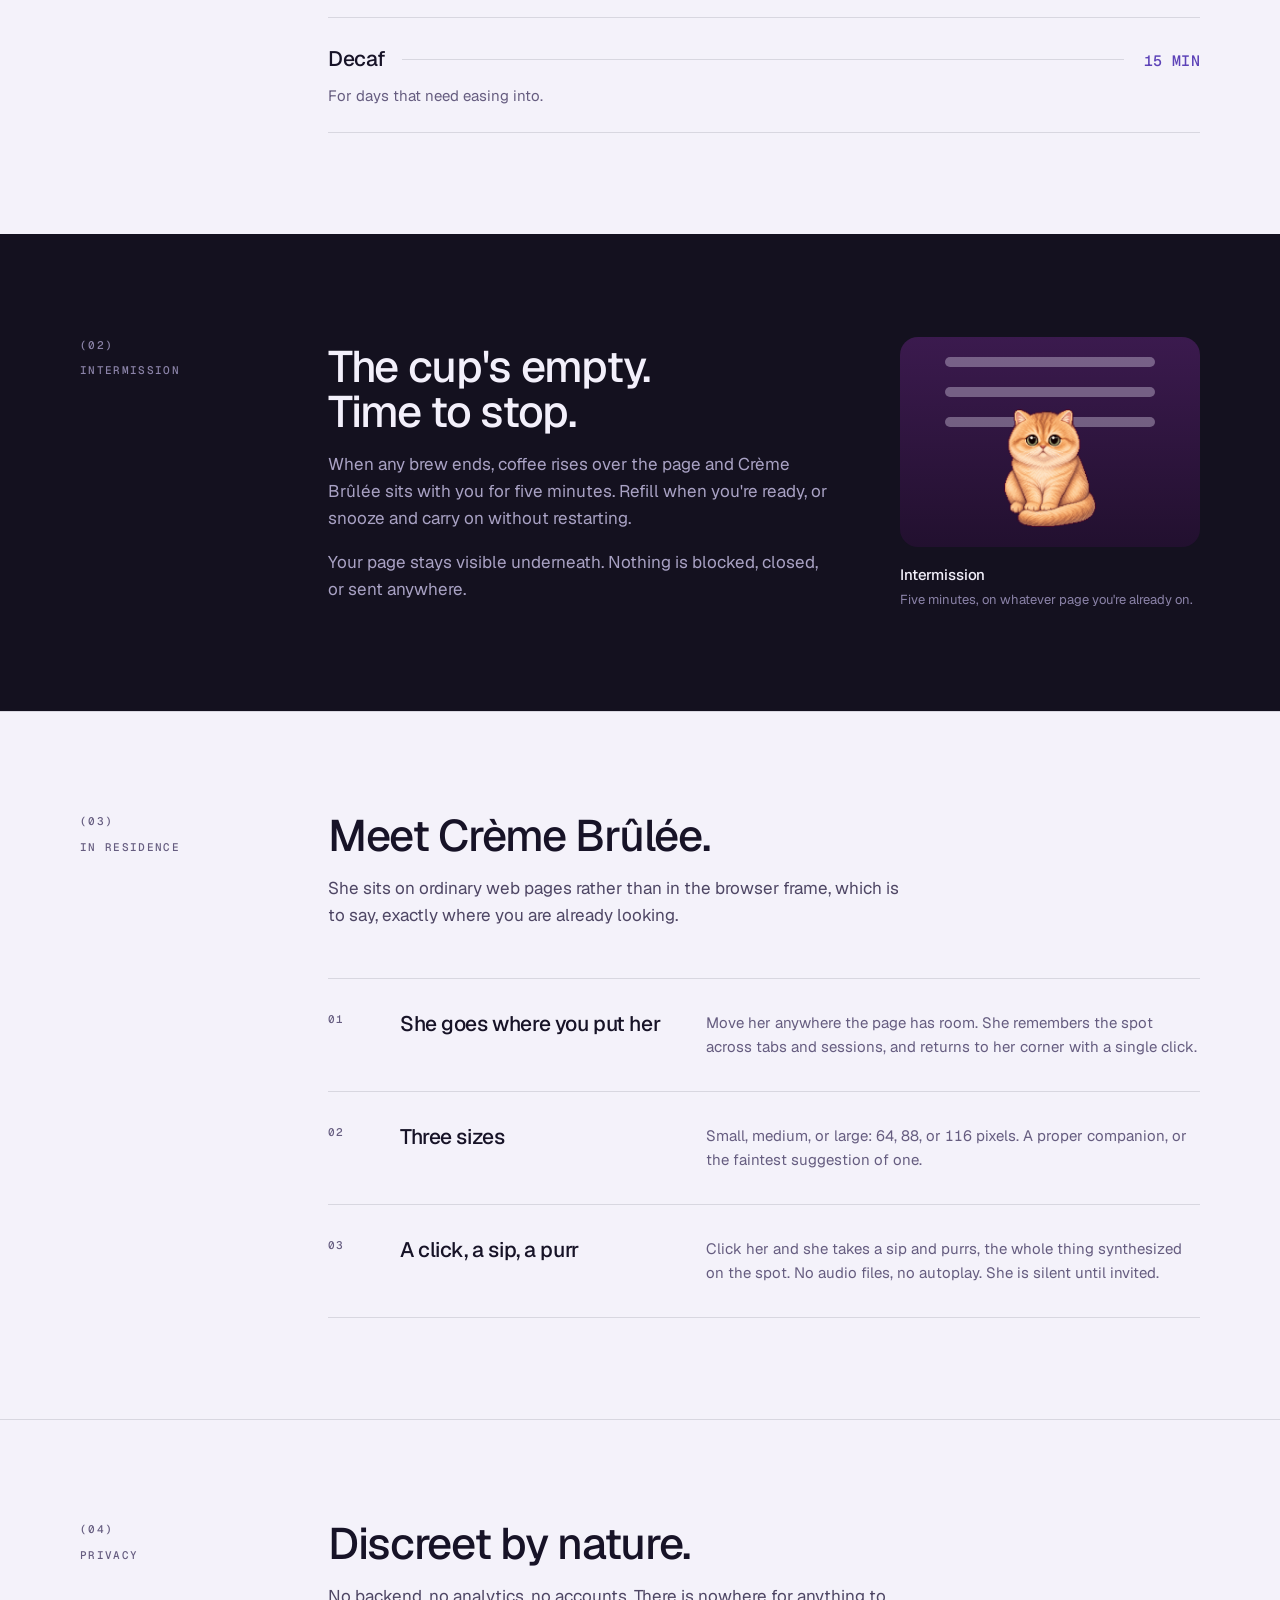
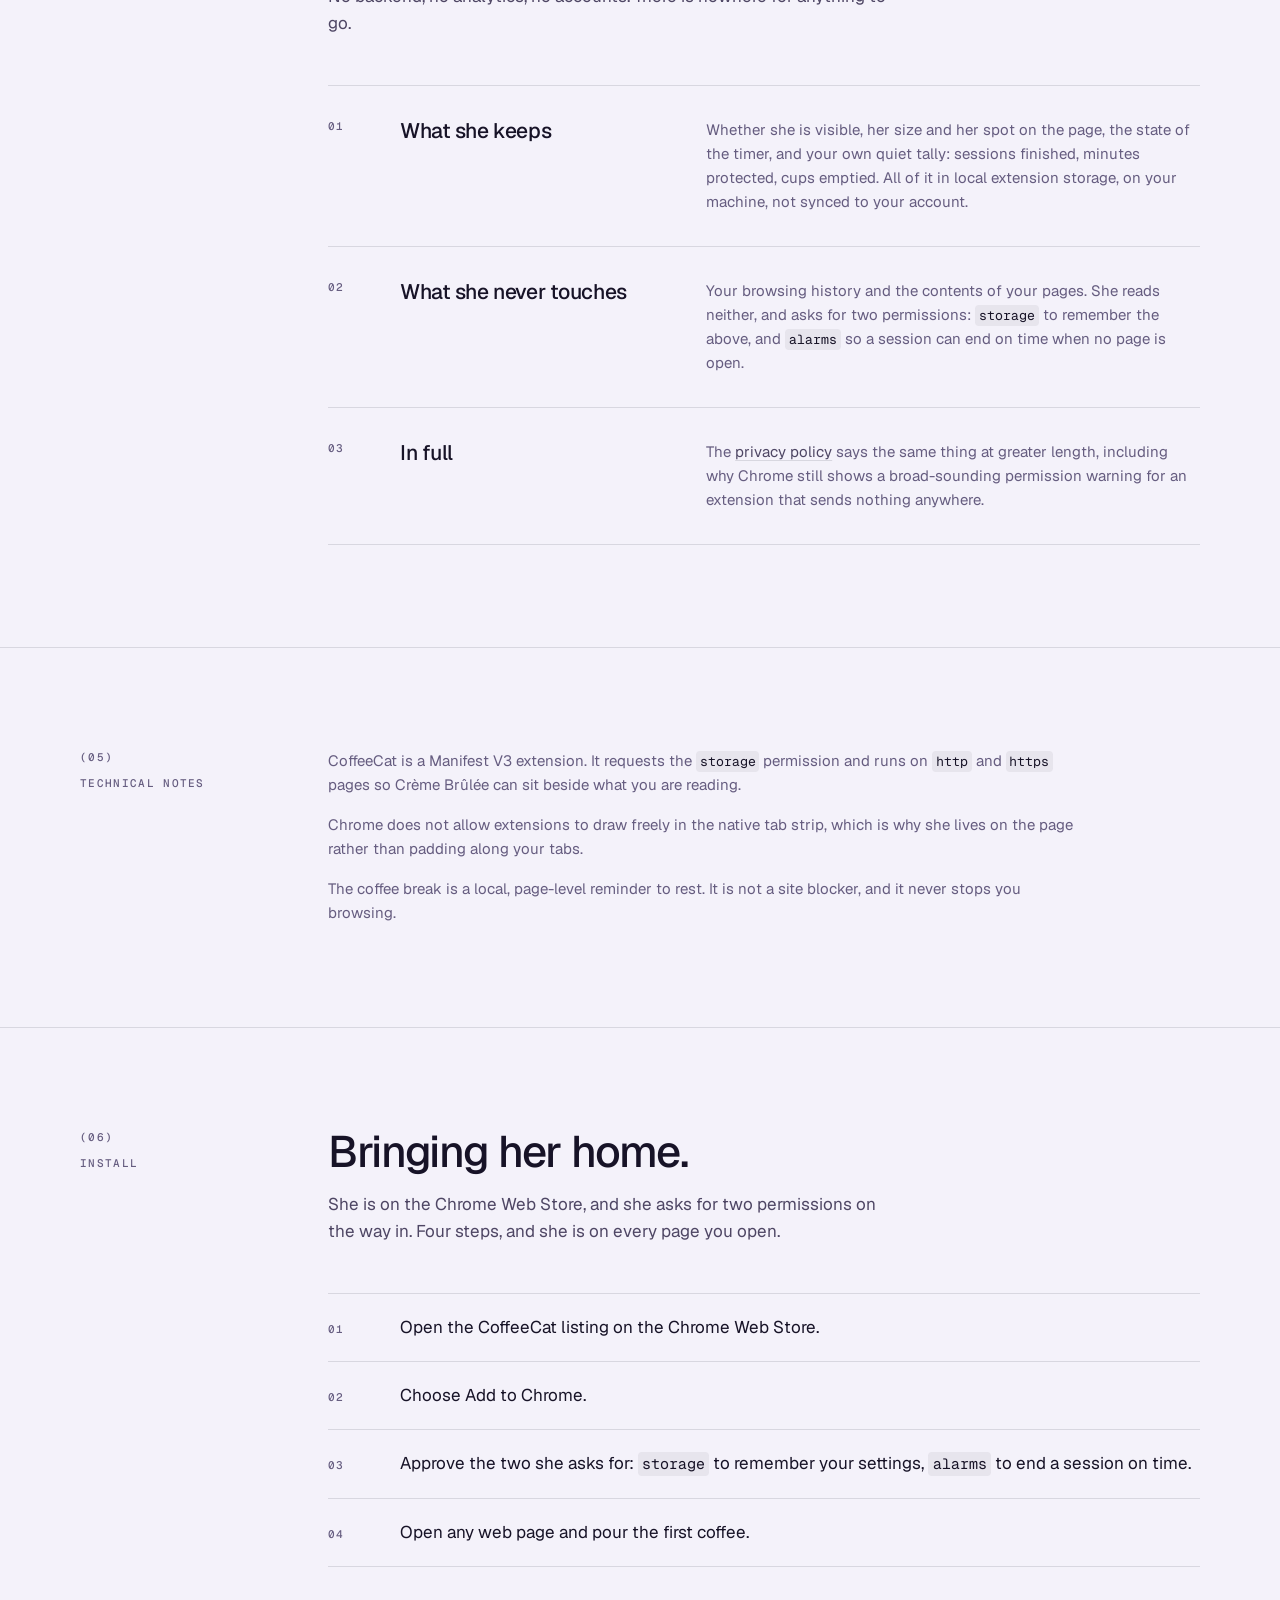
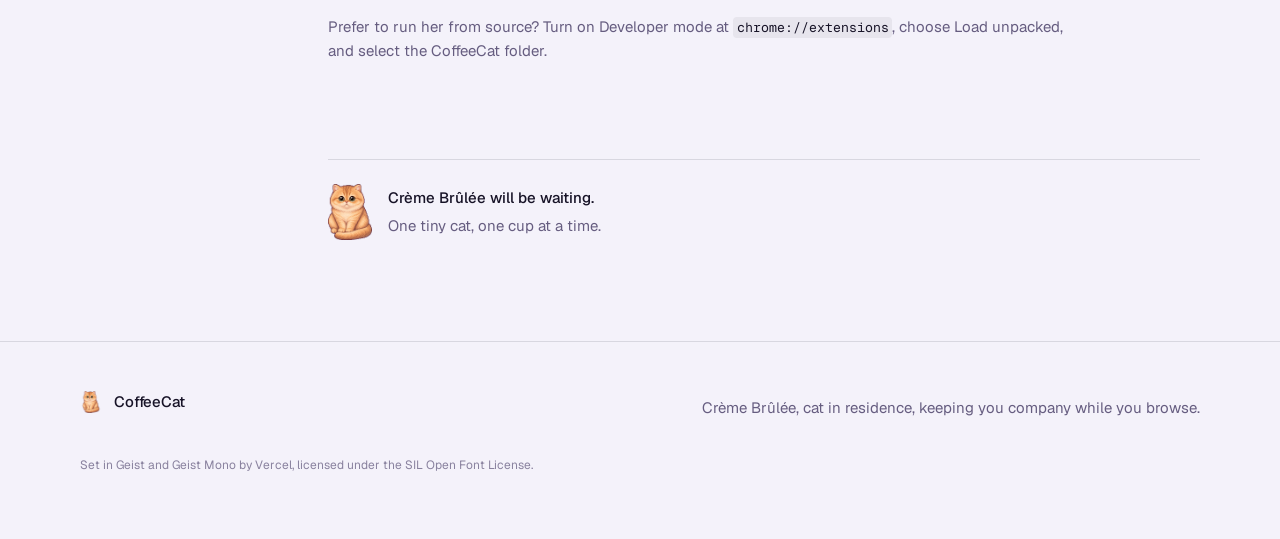
==== commit c5d27bdf: "CAT: creating extension" ====
--- a/site/index.html
+++ b/site/index.html
@@ -4,7 +4,7 @@
     <meta charset="utf-8">
     <meta name="viewport" content="width=device-width, initial-scale=1">
     <title>CoffeeCat: a pixel coffee cat in residence on your browser</title>
-    <meta name="description" content="Crème Brûlée is a pixel cat in residence on the pages you read. Pour a Focus Coffee, watch her cup empty, and take a five-minute coffee break when it does. Add her to Chrome in one click.">
+    <meta name="description" content="Crème Brûlée is a pixel cat in residence on the pages you read. Pour a Focus Coffee, watch her cup empty, and take a five-minute intermission when it does. Add her from the Chrome Web Store.">
 
     <!-- Paths are relative to the repo root, not site/. Serve the repo root
          (python3 -m http.server) or ../assets and ../src will 404. Fonts are
@@ -16,7 +16,7 @@
     <meta property="og:type" content="website">
     <meta property="og:title" content="CoffeeCat">
     <meta property="og:description" content="A very small cat who takes coffee seriously.">
-    <meta property="og:image" content="../assets/coffeecat-buddy.png">
+    <meta property="og:image" content="../assets/coffeecat-buddy-large.png">
     <meta name="twitter:card" content="summary_large_image">
 
     <!-- The wordmark is the first thing painted at display size; preloading the
@@ -32,9 +32,10 @@
           <img src="../assets/icons/icon-48.png" alt="">
           CoffeeCat
         </a>
-        <nav class="nav-links" aria-label="Sections">
+        <button class="nav-toggle" type="button" aria-expanded="false" aria-controls="site-nav">Menu</button>
+        <nav class="nav-links" id="site-nav" aria-label="Sections">
           <a href="#focus">Focus</a>
-          <a href="#gatekeeper">Break</a>
+          <a href="#gatekeeper">Intermission</a>
           <a href="#buddy">Brûlée</a>
           <a href="#privacy">Privacy</a>
           <a href="#install">Install</a>
@@ -56,13 +57,11 @@
             <div class="hero-copy">
               <p class="tagline" data-reveal>A very small cat who takes coffee seriously.</p>
               <p class="lede" data-reveal>Crème Brûlée keeps to the corner of whatever page you happen to be reading. Pour a Focus Coffee and her cup begins to empty, quietly, in time with your afternoon.</p>
-              <!-- TODO before publishing: replace REPLACE_WITH_EXTENSION_ID with the
-                   real listing id. Left as an obvious placeholder so a dead link
-                   cannot ship quietly. This is the only store link on the page. -->
               <div class="hero-actions" data-reveal>
-                <a class="btn" href="https://chromewebstore.google.com/detail/coffeecat/REPLACE_WITH_EXTENSION_ID">Add to Chrome</a>
-                <a class="btn secondary" href="#gatekeeper">See the coffee break</a>
-              </div>
+                <a class="btn" href="#install">How to install</a>
+                <a class="btn secondary" href="#gatekeeper">See the intermission</a>
+              </div>
+              <p class="cat-note" data-reveal><span>Crème's note</span> No rush. Pick a cup and I'll keep you company.</p>
             </div>
 
             <figure class="browser-demo" data-reveal role="img" aria-label="A mock web page with Crème Brûlée and her coffee cup settled in the corner. The cup slowly empties.">
@@ -79,7 +78,7 @@
                   <span></span>
                 </div>
                 <div class="demo-cat">
-                  <img src="../assets/coffeecat-buddy.png" alt="">
+                  <img src="../assets/coffeecat-buddy-large.png" alt="">
                   <!-- Same four sprite layers the extension overlays, stacked in
                        the same order. See tools/render_mug.py. -->
                   <span class="demo-cup" aria-hidden="true">
@@ -117,7 +116,7 @@
               <div class="index-row" data-reveal>
                 <dt>Slow Pour</dt>
                 <dd class="dose">45 min</dd>
-                <dd class="note">The only one that ends in a coffee break.</dd>
+                <dd class="note">A longer pour for work that needs room to breathe.</dd>
               </div>
               <div class="index-row" data-reveal>
                 <dt>Cold Brew</dt>
@@ -134,31 +133,31 @@
         </div>
       </section>
 
-      <!-- The one dark act. The coffee flood is the only moment on the page
+      <!-- The one dark act. The intermission is the only moment on the page
            that depicts the screen going dark, so it is the only section that
            earns the inverted field. -->
       <section class="act act--dark" id="gatekeeper">
         <div class="wrap act-grid">
           <div class="act-label" data-reveal>
             <span class="num">(02)</span>
-            <p class="eyebrow">Coffee break</p>
+            <p class="eyebrow">Intermission</p>
           </div>
           <div class="act-body band">
             <div class="band-copy" data-reveal>
               <h2>The cup's empty. Time to stop.</h2>
-              <p>When a Slow Pour ends, coffee rises over the page and Crème Brûlée sits with you for five minutes. Refill when you're ready, or snooze once.</p>
+              <p>When any brew ends, coffee rises over the page and Crème Brûlée sits with you for five minutes. Refill when you're ready, or snooze and carry on without restarting.</p>
               <p>Your page stays visible underneath. Nothing is blocked, closed, or sent anywhere.</p>
             </div>
-            <figure class="flood-preview" data-reveal role="img" aria-label="Preview of the coffee break: coffee rises up a mock page while Crème Brûlée waits at the bottom.">
-              <div class="flood-page">
-                <span></span>
-                <span></span>
-                <span></span>
-                <div class="flood-coffee"></div>
+            <figure class="intermission-preview" data-reveal role="img" aria-label="Preview of the intermission: coffee rises up a mock page while Crème Brûlée waits at the bottom.">
+              <div class="intermission-page">
+                <span></span>
+                <span></span>
+                <span></span>
+                <div class="intermission-coffee"></div>
                 <img src="../assets/coffeecat-buddy.png" alt="">
               </div>
               <figcaption>
-                <strong>Coffee break</strong>
+                <strong>Intermission</strong>
                 <small>Five minutes, on whatever page you're already on.</small>
               </figcaption>
             </figure>
@@ -215,14 +214,33 @@
               <article class="row" data-reveal>
                 <span class="row-num" aria-hidden="true">01</span>
                 <h3>What she keeps</h3>
-                <p>Whether she is visible, her size and her spot on the page, the state of the timer, and your own quiet tally: sessions finished, minutes protected, cups emptied. All of it in Chrome's extension storage.</p>
+                <p>Whether she is visible, her size and her spot on the page, the state of the timer, and your own quiet tally: sessions finished, minutes protected, cups emptied. All of it in local extension storage, on your machine, not synced to your account.</p>
               </article>
               <article class="row" data-reveal>
                 <span class="row-num" aria-hidden="true">02</span>
                 <h3>What she never touches</h3>
-                <p>Your browsing history and the contents of your pages. She reads neither, and asks for a single permission: <code>storage</code>.</p>
-              </article>
-            </div>
+                <p>Your browsing history and the contents of your pages. She reads neither, and asks for two permissions: <code>storage</code> to remember the above, and <code>alarms</code> so a session can end on time when no page is open.</p>
+              </article>
+              <article class="row" data-reveal>
+                <span class="row-num" aria-hidden="true">03</span>
+                <h3>In full</h3>
+                <p>The <a href="privacy.html">privacy policy</a> says the same thing at greater length, including why Chrome still shows a broad-sounding permission warning for an extension that sends nothing anywhere.</p>
+              </article>
+            </div>
+          </div>
+        </div>
+      </section>
+
+      <section class="act act--notes" id="notes">
+        <div class="wrap act-grid">
+          <div class="act-label" data-reveal>
+            <span class="num">(05)</span>
+            <p class="eyebrow">Technical notes</p>
+          </div>
+          <div class="act-body notes" data-reveal>
+            <p>CoffeeCat is a Manifest V3 extension. It requests the <code>storage</code> permission and runs on <code>http</code> and <code>https</code> pages so Crème Brûlée can sit beside what you are reading.</p>
+            <p>Chrome does not allow extensions to draw freely in the native tab strip, which is why she lives on the page rather than padding along your tabs.</p>
+            <p>The coffee break is a local, page-level reminder to rest. It is not a site blocker, and it never stops you browsing.</p>
           </div>
         </div>
       </section>
@@ -230,22 +248,24 @@
       <section class="act" id="install">
         <div class="wrap act-grid">
           <div class="act-label" data-reveal>
-            <span class="num">(05)</span>
+            <span class="num">(06)</span>
             <p class="eyebrow">Install</p>
           </div>
           <div class="act-body">
             <div class="section-head" data-reveal>
               <h2>Bringing her home.</h2>
-              <p>She is on the Chrome Web Store, and she asks for one permission on the way in. Four steps, and she is on every page you open.</p>
-            </div>
-
-            <ol class="steps">
+              <p>She is on the Chrome Web Store, and she asks for two permissions on the way in. Four steps, and she is on every page you open.</p>
+            </div>
+
+            <ol class="steps" id="install-steps">
               <!-- Each step's content is wrapped in a single <span>: the <li> is a
                    grid container, so an inline <code> sibling would otherwise
                    become its own grid item and drop onto the next row. -->
+              <!-- LAUNCH TODO: replace with the real listing URL once the item is public.
+                   See step 6 of LAUNCH.md. -->
               <li data-reveal><span>Open the CoffeeCat listing on the Chrome Web Store.</span></li>
               <li data-reveal><span>Choose Add to Chrome.</span></li>
-              <li data-reveal><span>Approve the one permission she asks for: <code>storage</code>.</span></li>
+              <li data-reveal><span>Approve the two she asks for: <code>storage</code> to remember your settings, <code>alarms</code> to end a session on time.</span></li>
               <li data-reveal><span>Open any web page and pour the first coffee.</span></li>
             </ol>
 
@@ -255,20 +275,10 @@
             <div class="notes" data-reveal>
               <p>Prefer to run her from source? Turn on Developer mode at <code>chrome://extensions</code>, choose Load unpacked, and select the CoffeeCat folder.</p>
             </div>
-          </div>
-        </div>
-      </section>
-
-      <section class="act act--notes" id="notes">
-        <div class="wrap act-grid">
-          <div class="act-label" data-reveal>
-            <span class="num">(06)</span>
-            <p class="eyebrow">Technical notes</p>
-          </div>
-          <div class="act-body notes" data-reveal>
-            <p>CoffeeCat is a Manifest V3 extension. It requests the <code>storage</code> permission only, and runs on <code>http</code> and <code>https</code> pages.</p>
-            <p>Chrome does not allow extensions to draw freely in the native tab strip, which is why she lives on the page rather than padding along your tabs.</p>
-            <p>The coffee break is a local, page-level reminder to rest. It is not a site blocker, and it never stops you browsing.</p>
+            <div class="install-close" data-reveal>
+              <img src="../assets/coffeecat-buddy.png" alt="">
+              <p><strong>Crème Brûlée will be waiting.</strong><span>One tiny cat, one cup at a time.</span></p>
+            </div>
           </div>
         </div>
       </section>
--- a/site/styles.css
+++ b/site/styles.css
@@ -318,7 +318,6 @@
 .nav-mark img {
   width: 20px;
   height: 20px;
-  image-rendering: pixelated;
 }
 
 .nav-links {
@@ -335,6 +334,25 @@
 
 .nav-links a:hover {
   color: var(--ink);
+}
+
+.nav-toggle {
+  display: none;
+  align-items: center;
+  justify-content: center;
+  min-width: 44px;
+  min-height: 44px;
+  padding: 0 var(--s3);
+  border: 1px solid var(--rule-strong);
+  border-radius: 999px;
+  background: transparent;
+  color: var(--ink);
+  font: 500 var(--t-small) / 1 var(--font);
+}
+
+.nav-toggle[aria-expanded="true"] {
+  background: var(--ink);
+  color: var(--paper);
 }
 
 /* ---------- Buttons ---------- */
@@ -412,6 +430,7 @@
 }
 
 .act-body {
+  min-width: 0;
   display: grid;
   gap: var(--s8);
 }
@@ -453,6 +472,7 @@
 .hero-copy {
   display: grid;
   gap: var(--s5);
+  min-width: 0;
   padding-bottom: var(--s4);
 }
 
@@ -470,6 +490,27 @@
   flex-wrap: wrap;
   gap: var(--s3);
   margin-top: var(--s2);
+}
+
+.cat-note {
+  display: grid;
+  gap: var(--s1);
+  max-width: 30ch;
+  margin: 0;
+  padding-top: var(--s4);
+  border-top: 1px solid var(--rule);
+  color: var(--ink-3);
+  font-size: var(--t-small);
+  line-height: 1.45;
+}
+
+.cat-note span {
+  color: var(--accent-text);
+  font-family: var(--font-mono);
+  font-size: var(--t-label);
+  font-weight: 500;
+  letter-spacing: 0.12em;
+  text-transform: uppercase;
 }
 
 /* ---------- Hero browser demo ---------- */
@@ -549,15 +590,24 @@
 /* `>` is load-bearing. As `.demo-cat img` this also matched the three mug
    sprite layers, so mug-back, mug-fill and mug-front each cast their own hard
    18px copy of themselves and the three stacked into a dark rectangle sitting
-   under the cup. The cat is the only child <img>; the cup is a <span>.
+   under the cup. The cat is the only child image element; the cup is a <span>.
 
    The shadow itself is now soft rather than the old `0 18px 0` hard offset --
    that was the sticker idiom this redesign removed everywhere else, and on the
    dark demo panel it read as a smudge rather than as depth. */
+/* This one reads coffeecat-buddy-large.png, not the sprite the extension ships.
+   The hero paints the cat at 252px, which wants 504 device px on a 2x display;
+   the extension's sprite is cut to the ~181px the float can actually paint. Two
+   files rather than one because sharing would either blur the hero or make every
+   page in the browser carry the hero's resolution. See tools/render_buddy.py.
+
+   No `image-rendering: pixelated` anywhere on this page any more, on the cat or
+   on the mug layers. The art is continuous-tone, so nearest-neighbour was not
+   preserving a pixel grid -- there is none to preserve -- it was just dropping
+   whichever rows and columns missed the sampling grid. */
 .demo-cat > img {
   width: 100%;
   display: block;
-  image-rendering: pixelated;
   filter: drop-shadow(0 14px 18px rgba(14, 6, 26, 0.5));
 }
 
@@ -580,7 +630,6 @@
   width: 100%;
   height: 100%;
   display: block;
-  image-rendering: pixelated;
 }
 
 .demo-cup .mug-window {
@@ -596,7 +645,6 @@
 .demo-cup .mug-liquid {
   position: absolute;
   display: block;
-  image-rendering: pixelated;
   width: var(--liq-w);
   height: var(--liq-h);
   left: var(--liq-x);
@@ -708,12 +756,12 @@
   max-width: 52ch;
 }
 
-.flood-preview {
+.intermission-preview {
   display: grid;
   gap: var(--s4);
 }
 
-.flood-page {
+.intermission-page {
   position: relative;
   min-height: 210px;
   overflow: hidden;
@@ -721,7 +769,7 @@
   background: linear-gradient(var(--demo-top), var(--demo-bot));
 }
 
-.flood-page span {
+.intermission-page span {
   position: relative;
   z-index: 1;
   display: block;
@@ -732,21 +780,20 @@
   background: var(--on-demo);
 }
 
-.flood-page img {
+.intermission-page img {
   position: absolute;
   left: 50%;
   bottom: var(--s5);
   z-index: 3;
   width: 92px;
   transform: translateX(-50%);
-  image-rendering: pixelated;
 }
 
 /* The last warm colours on the page, and deliberately so: this is coffee, not
    chrome. The violet field is what lets them stay warm without the page
    reading as two competing temperatures -- against the old terracotta UI these
-   browns were just more of the same. Do not violet-shift the flood. */
-.flood-coffee {
+   browns were just more of the same. Do not violet-shift the coffee. */
+.intermission-coffee {
   position: absolute;
   inset: 0;
   z-index: 2;
@@ -755,10 +802,10 @@
     rgba(79, 36, 16, 0.7);
   transform: scaleY(0);
   transform-origin: center bottom;
-  animation: siteCoffeeFlood 4s ease-in-out infinite;
-}
-
-.flood-coffee::before {
+  animation: siteCoffeeRise 4s ease-in-out infinite;
+}
+
+.intermission-coffee::before {
   content: "";
   position: absolute;
   left: -10%;
@@ -769,25 +816,25 @@
   background: rgba(255, 190, 116, 0.28);
 }
 
-.flood-preview figcaption {
+.intermission-preview figcaption {
   display: grid;
   gap: var(--s1);
 }
 
-.flood-preview strong {
+.intermission-preview strong {
   color: var(--ink);
   font-size: var(--t-small);
   font-weight: 500;
   letter-spacing: -0.01em;
 }
 
-.flood-preview small {
+.intermission-preview small {
   color: var(--ink-3);
   font-size: 13px;
   line-height: 1.45;
 }
 
-@keyframes siteCoffeeFlood {
+@keyframes siteCoffeeRise {
   0%, 20% { transform: scaleY(0.08); }
   70%, 100% { transform: scaleY(1); }
 }
@@ -819,6 +866,36 @@
   font-size: var(--t-small);
   color: var(--ink-3);
   max-width: 56ch;
+}
+
+/* Rows carried no prose links until the privacy page, so these were falling
+   through to the UA's blue. Ink with a muted underline instead: on this palette
+   a saturated blue is the loudest thing in the column, and the surrounding text
+   is already --ink-3. */
+.row p a {
+  color: var(--ink-2);
+  text-decoration: underline;
+  text-decoration-color: var(--rule);
+  text-underline-offset: 0.2em;
+  transition: text-decoration-color var(--dur) var(--ease);
+}
+
+.row p a:hover {
+  text-decoration-color: currentColor;
+}
+
+/* A row is a three-column grid, so a row with two paragraphs puts the second
+   one in column 1 -- a 3rem gutter, which wraps it to roughly one word per
+   line. Wrapping the prose keeps it a single grid item however many paragraphs
+   it holds. The privacy page needs this; index.html's rows are all one
+   paragraph and are unaffected. */
+.row-prose {
+  display: grid;
+  gap: var(--s4);
+}
+
+.row-prose p {
+  margin: 0;
 }
 
 /* ---------- Install steps ---------- */
@@ -869,6 +946,43 @@
   color: var(--ink-3);
 }
 
+.install-close {
+  display: flex;
+  align-items: center;
+  gap: var(--s4);
+  margin-top: var(--s8);
+  padding-top: var(--s6);
+  border-top: 1px solid var(--rule);
+}
+
+/* Height drives, width follows. This was a 56x56 square, which is fine for the
+   nav and footer marks (those use icon-48.png, which really is square) but not
+   for the buddy art: it is 200x257, so forcing it into a square squashed the cat
+   to 78% of her height and she read as short and wide. Setting one dimension is
+   safer than object-fit here, because it leaves no phantom box for the flex gap
+   to measure against. */
+.install-close img {
+  height: 56px;
+  width: auto;
+}
+
+.install-close p {
+  display: grid;
+  gap: var(--s1);
+  margin: 0;
+}
+
+.install-close strong {
+  color: var(--ink);
+  font-size: var(--t-small);
+  font-weight: 500;
+}
+
+.install-close span {
+  color: var(--ink-3);
+  font-size: var(--t-small);
+}
+
 .site-footer {
   padding-block: var(--s8) var(--s9);
   border-top: 1px solid var(--rule);
@@ -908,7 +1022,6 @@
 .footer-mark img {
   width: 22px;
   height: 22px;
-  image-rendering: pixelated;
 }
 
 /* ---------- Scroll reveal ---------- */
@@ -976,8 +1089,39 @@
   /* Five links will not fit beside the mark, and a hamburger for a six-section
      page is more machinery than the page is worth. The spine numerals carry the
      structure once you are scrolling. */
+  .nav-inner {
+    position: relative;
+  }
+
+  .nav-toggle {
+    position: absolute;
+    top: 8px;
+    right: 0;
+    z-index: 1;
+    display: inline-flex;
+  }
+
   .nav-links {
+    position: absolute;
+    top: calc(100% + 1px);
+    right: 0;
+    left: 0;
     display: none;
+    flex-direction: column;
+    gap: 0;
+    padding: var(--s2) var(--s6) var(--s4);
+    border-bottom: 1px solid var(--rule);
+    background: var(--paper);
+  }
+
+  .nav-links.is-open {
+    display: flex;
+  }
+
+  .nav-links a {
+    display: flex;
+    align-items: center;
+    min-height: 44px;
   }
 
   .hero-actions .btn {
@@ -1003,10 +1147,14 @@
   .row p {
     grid-column: 1;
   }
+
+  .install-close {
+    align-items: flex-start;
+  }
 }
 
 /* Mirrors the guard the extension already ships (src/popup.css:472-483). The
-   coffee flood is a decorative 4s loop; it must stop, not just shorten. */
+   coffee rise is a decorative 4s loop; it must stop, not just shorten. */
 @media (prefers-reduced-motion: reduce) {
   html {
     scroll-behavior: auto;
@@ -1020,7 +1168,7 @@
     transition-duration: 0.001ms !important;
   }
 
-  .flood-coffee {
+  .intermission-coffee {
     animation: none;
     transform: scaleY(0.72);
   }
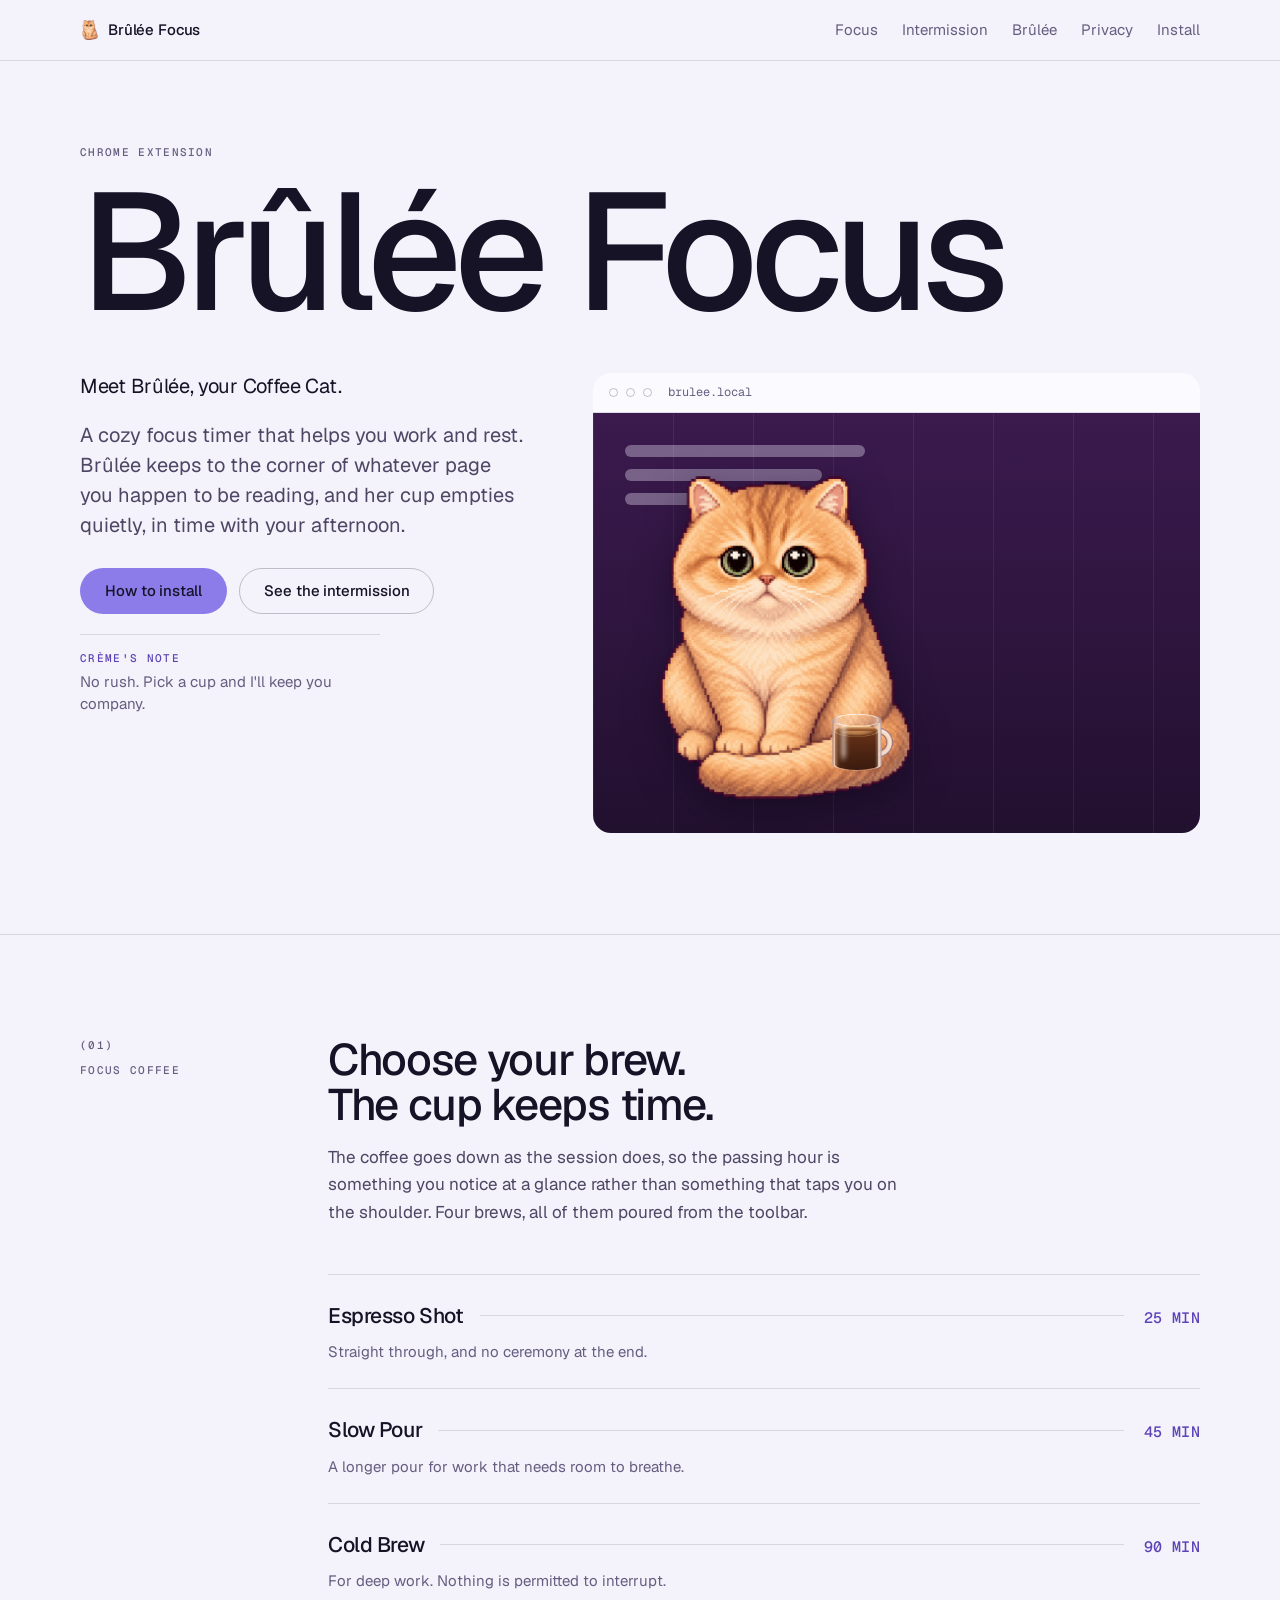
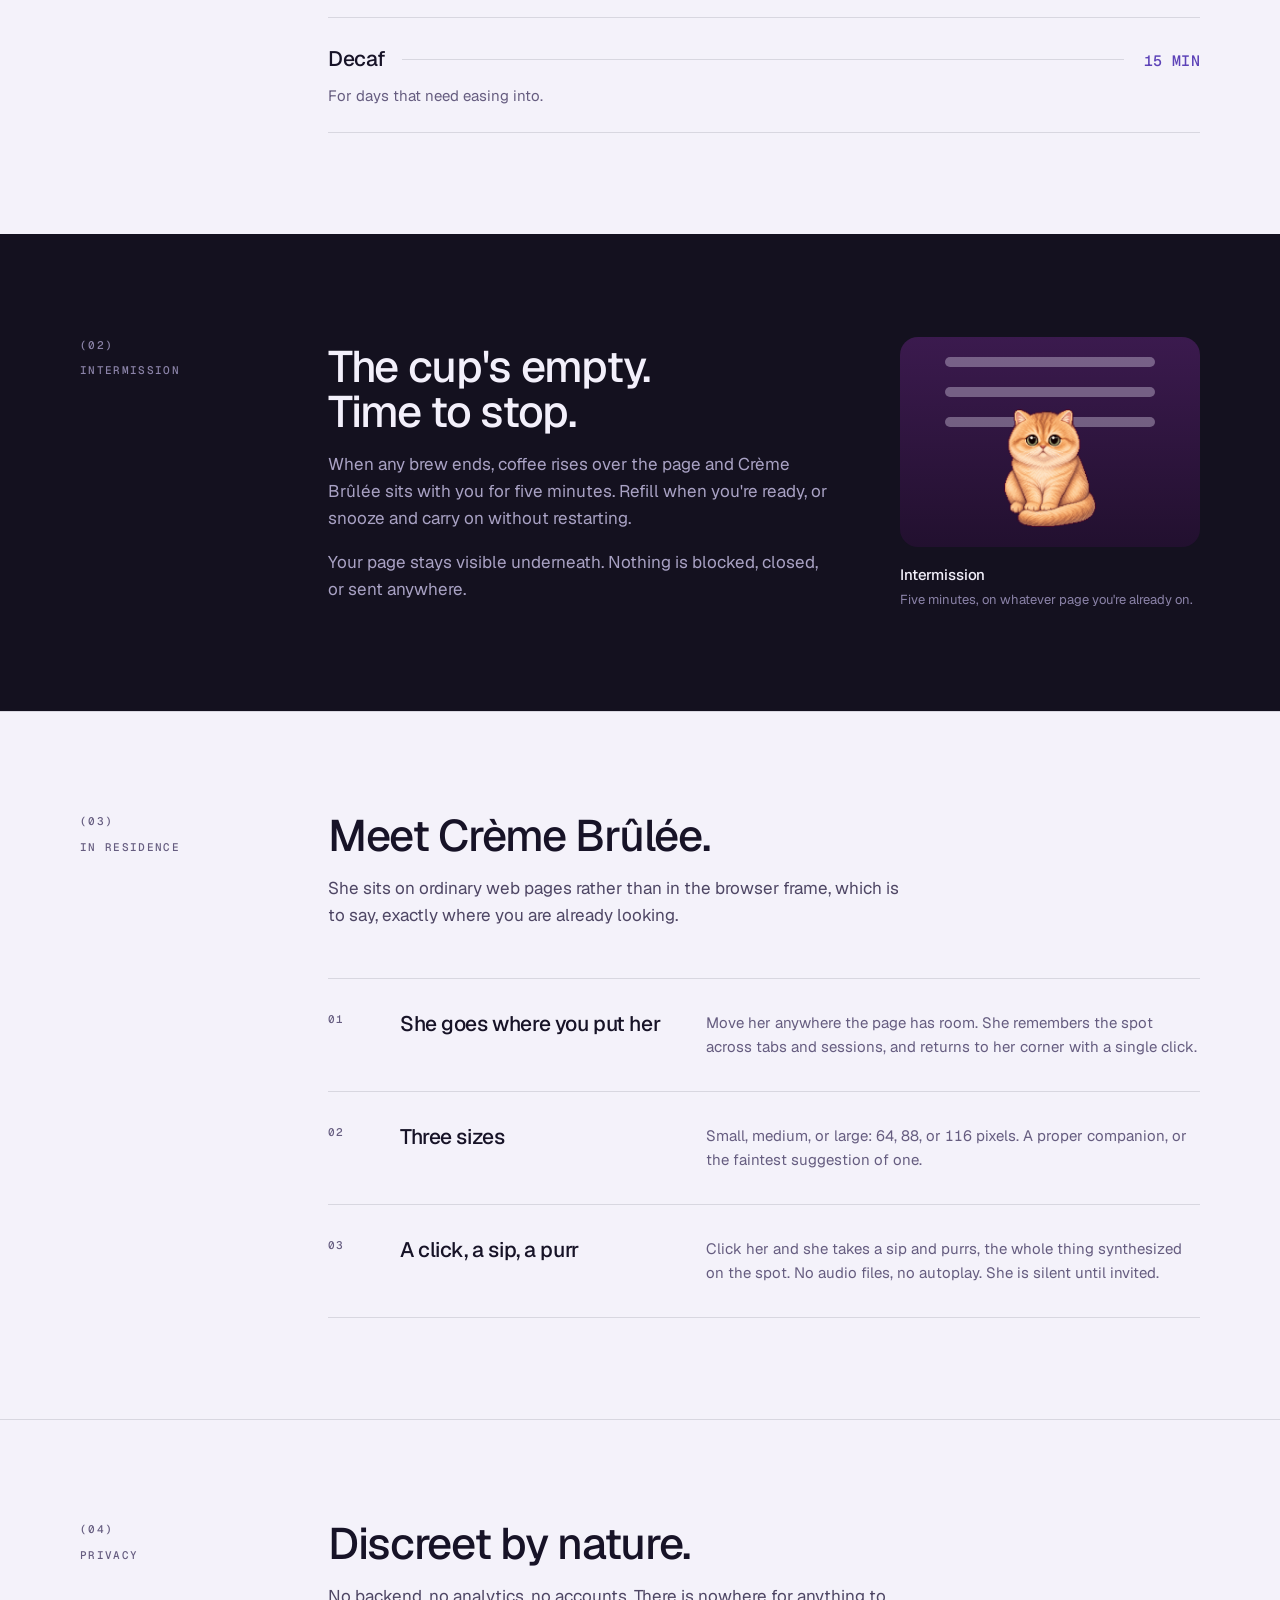
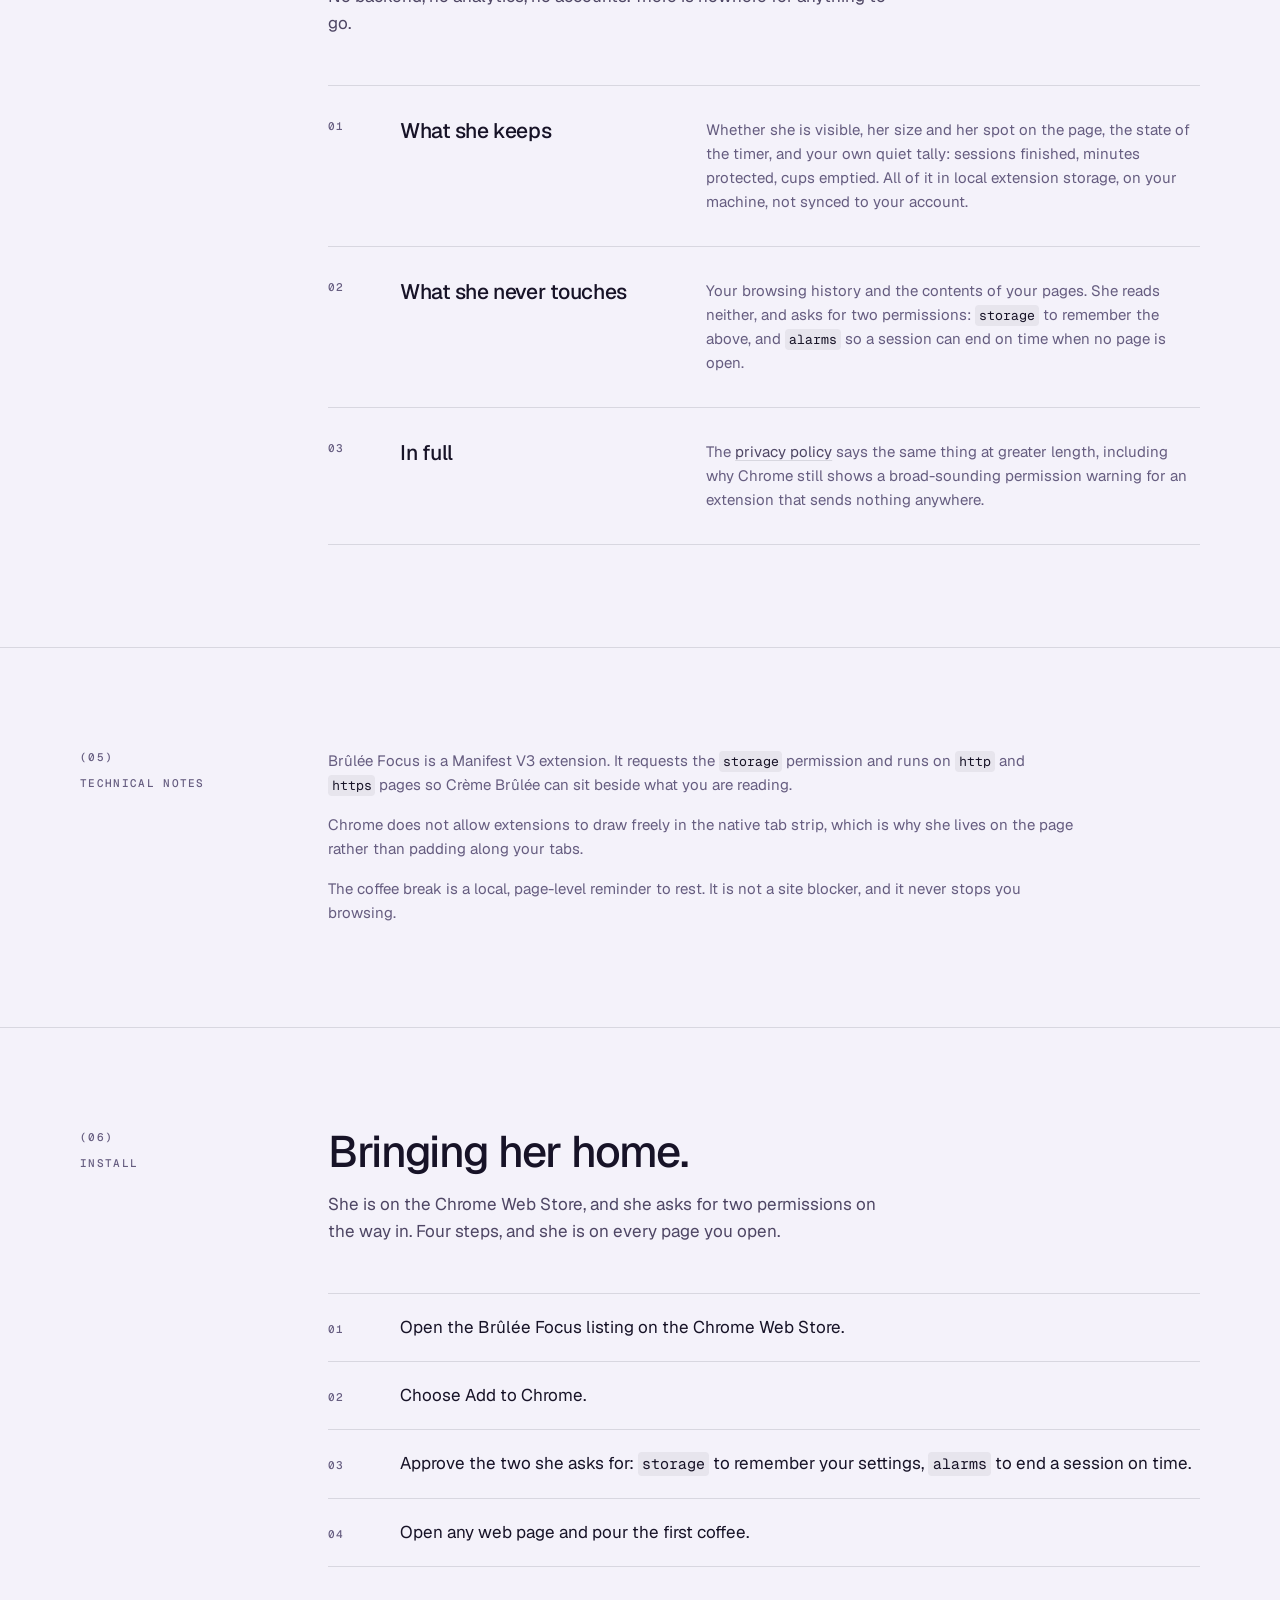
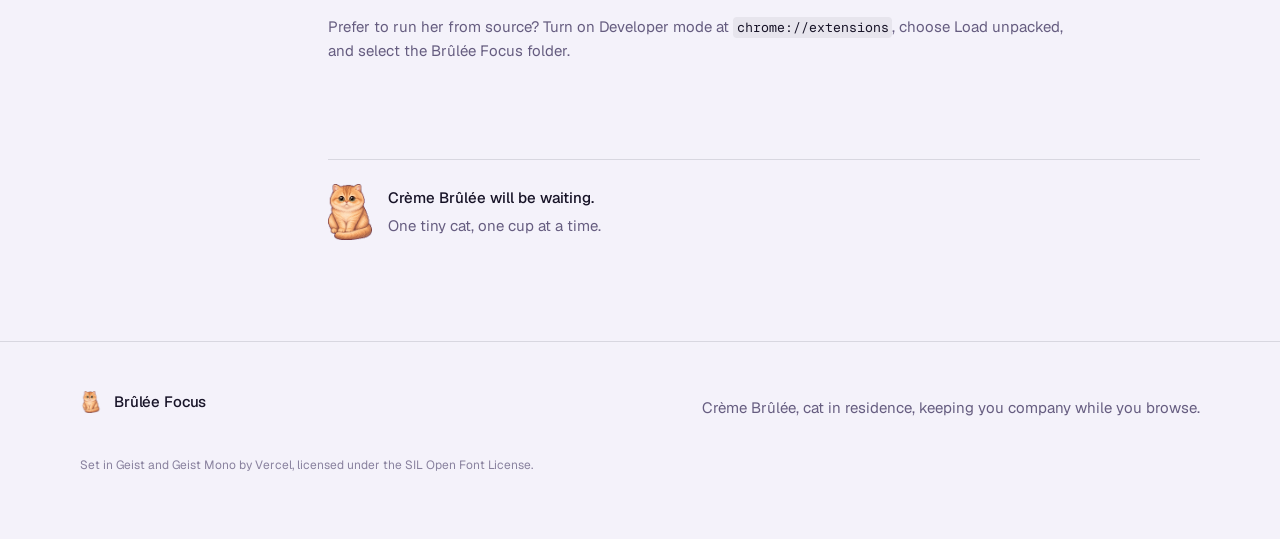
==== commit 9e85c36c: "fixed" ====
--- a/site/index.html
+++ b/site/index.html
@@ -3,8 +3,8 @@
   <head>
     <meta charset="utf-8">
     <meta name="viewport" content="width=device-width, initial-scale=1">
-    <title>CoffeeCat: a pixel coffee cat in residence on your browser</title>
-    <meta name="description" content="Crème Brûlée is a pixel cat in residence on the pages you read. Pour a Focus Coffee, watch her cup empty, and take a five-minute intermission when it does. Add her from the Chrome Web Store.">
+    <title>Brûlée Focus: meet Brûlée, your Coffee Cat</title>
+    <meta name="description" content="Meet Brûlée, your Coffee Cat. A cozy focus timer that helps you work and rest: pour a Focus Coffee, watch her cup empty, and take a five-minute intermission when it does.">
 
     <!-- Paths are relative to the repo root, not site/. Serve the repo root
          (python3 -m http.server) or ../assets and ../src will 404. Fonts are
@@ -14,9 +14,9 @@
     <link rel="apple-touch-icon" href="../assets/icons/icon-128.png">
 
     <meta property="og:type" content="website">
-    <meta property="og:title" content="CoffeeCat">
-    <meta property="og:description" content="A very small cat who takes coffee seriously.">
-    <meta property="og:image" content="../assets/coffeecat-buddy-large.png">
+    <meta property="og:title" content="Brûlée Focus">
+    <meta property="og:description" content="Meet Brûlée, your Coffee Cat.">
+    <meta property="og:image" content="../assets/brulee-buddy-large.png">
     <meta name="twitter:card" content="summary_large_image">
 
     <!-- The wordmark is the first thing painted at display size; preloading the
@@ -30,7 +30,7 @@
       <div class="wrap nav-inner">
         <a class="nav-mark" href="#top">
           <img src="../assets/icons/icon-48.png" alt="">
-          CoffeeCat
+          Brûlée Focus
         </a>
         <button class="nav-toggle" type="button" aria-expanded="false" aria-controls="site-nav">Menu</button>
         <nav class="nav-links" id="site-nav" aria-label="Sections">
@@ -51,12 +51,12 @@
              than a mark. -->
         <div class="wrap hero-grid">
           <p class="eyebrow" data-reveal>Chrome extension</p>
-          <h1 data-reveal>CoffeeCat</h1>
+          <h1 data-reveal>Brûlée Focus</h1>
 
           <div class="hero-lower">
             <div class="hero-copy">
-              <p class="tagline" data-reveal>A very small cat who takes coffee seriously.</p>
-              <p class="lede" data-reveal>Crème Brûlée keeps to the corner of whatever page you happen to be reading. Pour a Focus Coffee and her cup begins to empty, quietly, in time with your afternoon.</p>
+              <p class="tagline" data-reveal>Meet Brûlée, your Coffee Cat.</p>
+              <p class="lede" data-reveal>A cozy focus timer that helps you work and rest. Brûlée keeps to the corner of whatever page you happen to be reading, and her cup empties quietly, in time with your afternoon.</p>
               <div class="hero-actions" data-reveal>
                 <a class="btn" href="#install">How to install</a>
                 <a class="btn secondary" href="#gatekeeper">See the intermission</a>
@@ -69,7 +69,7 @@
                 <span></span>
                 <span></span>
                 <span></span>
-                <strong>coffeecat.local</strong>
+                <strong>brulee.local</strong>
               </div>
               <div class="browser-page">
                 <div class="feed-lines" aria-hidden="true">
@@ -78,7 +78,7 @@
                   <span></span>
                 </div>
                 <div class="demo-cat">
-                  <img src="../assets/coffeecat-buddy-large.png" alt="">
+                  <img src="../assets/brulee-buddy-large.png" alt="">
                   <!-- Same four sprite layers the extension overlays, stacked in
                        the same order. See tools/render_mug.py. -->
                   <span class="demo-cup" aria-hidden="true">
@@ -154,7 +154,7 @@
                 <span></span>
                 <span></span>
                 <div class="intermission-coffee"></div>
-                <img src="../assets/coffeecat-buddy.png" alt="">
+                <img src="../assets/brulee-buddy.png" alt="">
               </div>
               <figcaption>
                 <strong>Intermission</strong>
@@ -238,7 +238,7 @@
             <p class="eyebrow">Technical notes</p>
           </div>
           <div class="act-body notes" data-reveal>
-            <p>CoffeeCat is a Manifest V3 extension. It requests the <code>storage</code> permission and runs on <code>http</code> and <code>https</code> pages so Crème Brûlée can sit beside what you are reading.</p>
+            <p>Brûlée Focus is a Manifest V3 extension. It requests the <code>storage</code> permission and runs on <code>http</code> and <code>https</code> pages so Crème Brûlée can sit beside what you are reading.</p>
             <p>Chrome does not allow extensions to draw freely in the native tab strip, which is why she lives on the page rather than padding along your tabs.</p>
             <p>The coffee break is a local, page-level reminder to rest. It is not a site blocker, and it never stops you browsing.</p>
           </div>
@@ -263,7 +263,7 @@
                    become its own grid item and drop onto the next row. -->
               <!-- LAUNCH TODO: replace with the real listing URL once the item is public.
                    See step 6 of LAUNCH.md. -->
-              <li data-reveal><span>Open the CoffeeCat listing on the Chrome Web Store.</span></li>
+              <li data-reveal><span>Open the Brûlée Focus listing on the Chrome Web Store.</span></li>
               <li data-reveal><span>Choose Add to Chrome.</span></li>
               <li data-reveal><span>Approve the two she asks for: <code>storage</code> to remember your settings, <code>alarms</code> to end a session on time.</span></li>
               <li data-reveal><span>Open any web page and pour the first coffee.</span></li>
@@ -273,10 +273,10 @@
                  type comes from the `.notes p` descendant rule, so the class has
                  to sit on a parent to take effect. -->
             <div class="notes" data-reveal>
-              <p>Prefer to run her from source? Turn on Developer mode at <code>chrome://extensions</code>, choose Load unpacked, and select the CoffeeCat folder.</p>
+              <p>Prefer to run her from source? Turn on Developer mode at <code>chrome://extensions</code>, choose Load unpacked, and select the Brûlée Focus folder.</p>
             </div>
             <div class="install-close" data-reveal>
-              <img src="../assets/coffeecat-buddy.png" alt="">
+              <img src="../assets/brulee-buddy.png" alt="">
               <p><strong>Crème Brûlée will be waiting.</strong><span>One tiny cat, one cup at a time.</span></p>
             </div>
           </div>
@@ -288,7 +288,7 @@
       <div class="wrap">
         <span class="footer-mark">
           <img src="../assets/icons/icon-48.png" alt="">
-          CoffeeCat
+          Brûlée Focus
         </span>
         <p>Crème Brûlée, cat in residence, keeping you company while you browse.</p>
         <small>Set in Geist and Geist Mono by Vercel, licensed under the SIL Open Font License.</small>
--- a/site/styles.css
+++ b/site/styles.css
@@ -1,4 +1,4 @@
-/* CoffeeCat marketing site.
+/* Brûlée Focus marketing site.
 
    Direction: editorial paper with one dark act, drawn from studio-size.com and
    humanmade.co.jp. Both of those sites reach "designed" the same way, and it is
@@ -143,7 +143,7 @@
   /* Type. Display is driven off --u; everything from the lede down is fixed so
      it respects the browser's font-size setting. */
   /* The vw term only bites below ~380px, where --u has bottomed out on its
-     clamp floor and "CoffeeCat" at 18u would run 17px past the measure on a
+     clamp floor and "Brûlée Focus" at 18u would run 17px past the measure on a
      320px screen. Above that the min() always picks the --u term. */
   --t-display: min(calc(var(--u) * 18), 19vw);
   --t-h2: clamp(30px, 3.6vw, 44px);
@@ -595,7 +595,7 @@
    The shadow itself is now soft rather than the old `0 18px 0` hard offset --
    that was the sticker idiom this redesign removed everywhere else, and on the
    dark demo panel it read as a smudge rather than as depth. */
-/* This one reads coffeecat-buddy-large.png, not the sprite the extension ships.
+/* This one reads brulee-buddy-large.png, not the sprite the extension ships.
    The hero paints the cat at 252px, which wants 504 device px on a 2x display;
    the extension's sprite is cut to the ~181px the float can actually paint. Two
    files rather than one because sharing would either blur the hero or make every
@@ -613,7 +613,7 @@
 
 /* The demo cup is the extension's own sprite, not a lookalike drawn in CSS.
    The --win-* / --liq-* values are written by script.js from the generated
-   COFFEECAT_MUG geometry, so this page cannot drift away from the product the
+   BRULEE_MUG geometry, so this page cannot drift away from the product the
    way a hand-tuned box would. Do not retune these by eye. */
 .demo-cup {
   position: absolute;
